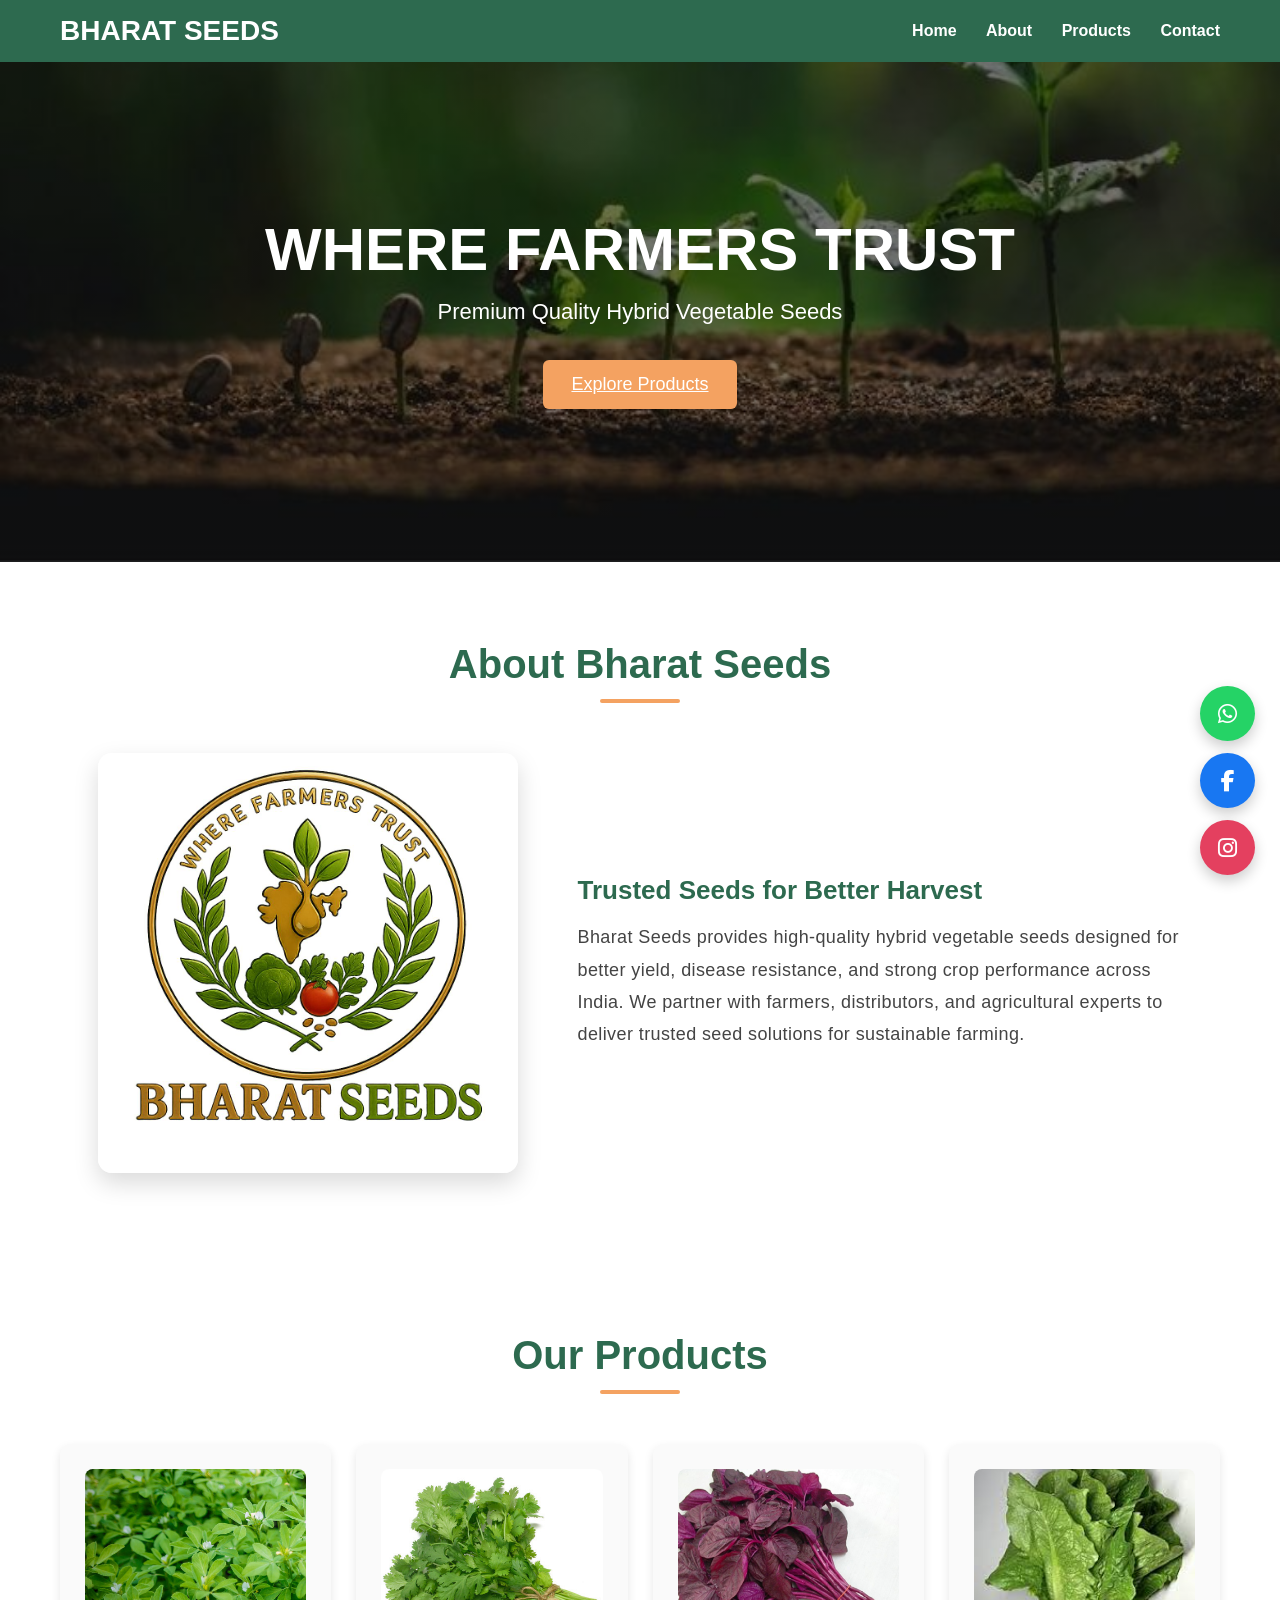
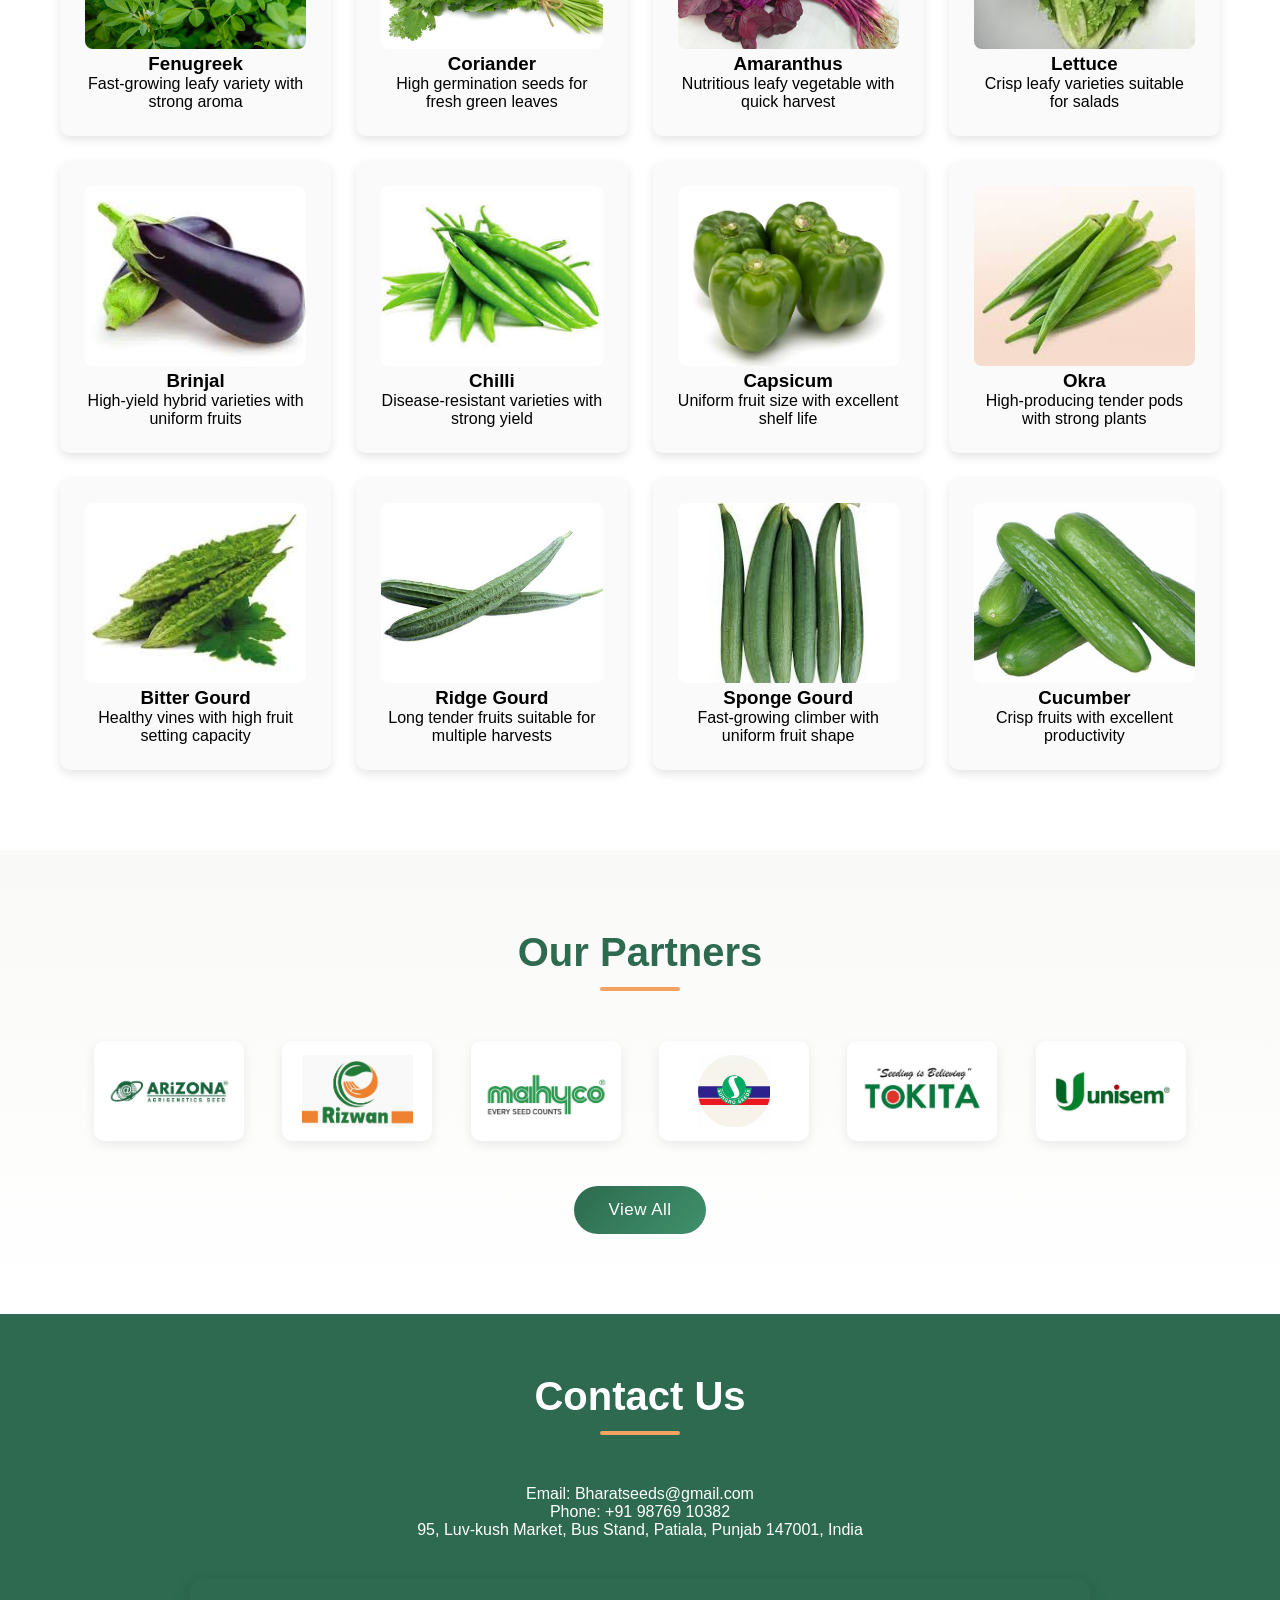
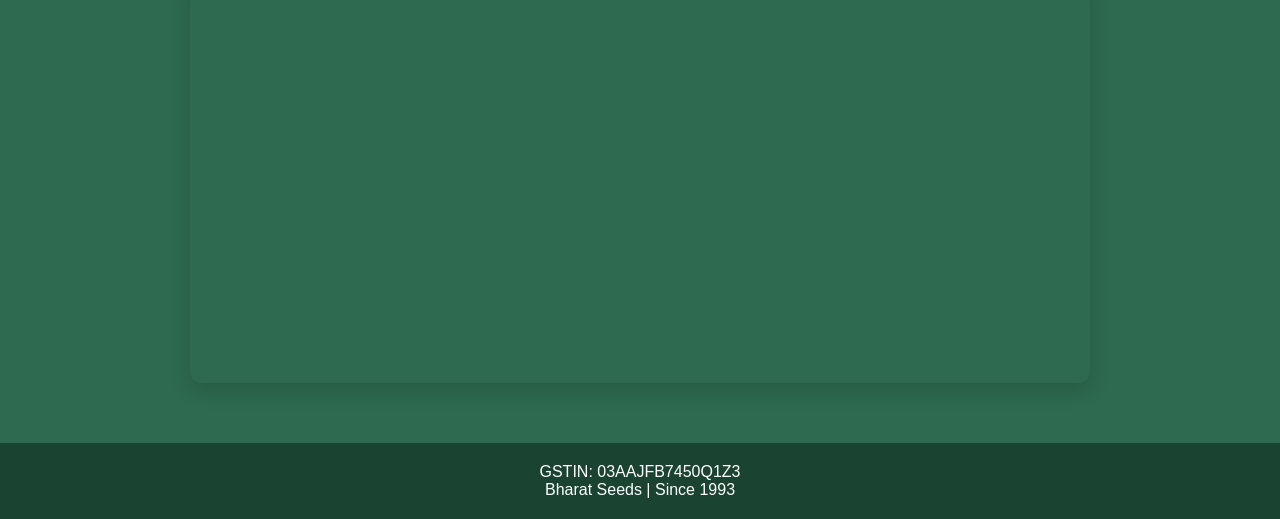
==== index.html @ f6c42365 "Add files via upload" ====
<!DOCTYPE html>
<html lang="en">
<head>

<meta charset="UTF-8">
<meta name="viewport" content="width=device-width, initial-scale=1.0">

<title>Bharat Seeds | Where Farmers Trust</title>

<link rel="icon" href="minefavicon.svg" type="image/svg+xml">

<link rel="stylesheet" href="assets/css/style.css">

<link rel="stylesheet"
href="https://cdnjs.cloudflare.com/ajax/libs/font-awesome/6.5.0/css/all.min.css">

</head>

<body>

<header>

<div class="logo">BHARAT SEEDS</div>

<div class="menu-toggle" id="menuToggle">
<i class="fas fa-bars"></i>
</div>

<nav id="navbar">

<a href="#">Home</a>
<a href="#about">About</a>
<a href="#products">Products</a>
<a href="#contact">Contact</a>

</nav>

</header>


<section class="hero">

<div class="hero-content">

<h1>WHERE FARMERS TRUST</h1>

<p>Premium Quality Hybrid Vegetable Seeds</p>

<a href="#products" class="btn">Explore Products</a>

</div>

</section>



<section class="section" id="about">

<h2 class="section-title">About Bharat Seeds</h2>

<div class="about">

<img src="assets/images/bharatseedslogo.jpeg" alt="Farm">

<div>

<h3>Trusted Seeds for Better Harvest</h3>

<p>
Bharat Seeds provides high-quality hybrid vegetable seeds designed
for better yield, disease resistance, and strong crop performance
across India.

We partner with farmers, distributors, and agricultural experts
to deliver trusted seed solutions for sustainable farming.
</p>

</div>

</div>

</section>



<section class="section" id="products">

<h2 class="section-title">Our Products</h2>

<div class="products">


<div class="card">
<img src="assets/images/vegetables/1.jpg" alt="Fenugreek">
<h3>Fenugreek</h3>
<p>Fast-growing leafy variety with strong aroma</p>
</div>

<div class="card">
<img src="assets/images/vegetables/2.jpg" alt="Coriander">
<h3>Coriander</h3>
<p>High germination seeds for fresh green leaves</p>
</div>

<div class="card">
<img src="assets/images/vegetables/3.jpg" alt="Amaranthus">
<h3>Amaranthus</h3>
<p>Nutritious leafy vegetable with quick harvest</p>
</div>

<div class="card">
<img src="assets/images/vegetables/4.jpg" alt="Lettuce">
<h3>Lettuce</h3>
<p>Crisp leafy varieties suitable for salads</p>
</div>

<div class="card">
<img src="assets/images/vegetables/5.jpg" alt="Brinjal">
<h3>Brinjal</h3>
<p>High-yield hybrid varieties with uniform fruits</p>
</div>

<div class="card">
<img src="assets/images/vegetables/6.jpg" alt="Chilli">
<h3>Chilli</h3>
<p>Disease-resistant varieties with strong yield</p>
</div>

<div class="card">
<img src="assets/images/vegetables/7.jpg" alt="Capsicum">
<h3>Capsicum</h3>
<p>Uniform fruit size with excellent shelf life</p>
</div>

<div class="card">
<img src="assets/images/vegetables/8.jpg" alt="Okra">
<h3>Okra</h3>
<p>High-producing tender pods with strong plants</p>
</div>

<div class="card">
<img src="assets/images/vegetables/9.jpg" alt="Bitter Gourd">
<h3>Bitter Gourd</h3>
<p>Healthy vines with high fruit setting capacity</p>
</div>

<div class="card">
<img src="assets/images/vegetables/10.jpg" alt="Ridge Gourd">
<h3>Ridge Gourd</h3>
<p>Long tender fruits suitable for multiple harvests</p>
</div>

<div class="card">
<img src="assets/images/vegetables/11.jpg" alt="Sponge Gourd">
<h3>Sponge Gourd</h3>
<p>Fast-growing climber with uniform fruit shape</p>
</div>

<div class="card">
<img src="assets/images/vegetables/12.jpg" alt="Cucumber">
<h3>Cucumber</h3>
<p>Crisp fruits with excellent productivity</p>
</div>


</div>

</section>

<section class="partners-section">

<h2 class="section-title">Our Partners</h2>

<div class="partners-grid" id="partnersGrid">

<!-- First 6 visible partners -->

<img src="assets/images/partners/1.jpeg" class="partner-logo">
<img src="assets/images/partners/2.jpeg" class="partner-logo">
<img src="assets/images/partners/3.jpeg" class="partner-logo">
<img src="assets/images/partners/4.jpeg" class="partner-logo">
<img src="assets/images/partners/5.jpeg" class="partner-logo">
<img src="assets/images/partners/6.jpeg" class="partner-logo">


<!-- Hidden partners (7–28) -->

<img src="assets/images/partners/7.jpeg" class="partner-logo hidden-partner">
<img src="assets/images/partners/8.jpeg" class="partner-logo hidden-partner">
<img src="assets/images/partners/9.jpeg" class="partner-logo hidden-partner">
<img src="assets/images/partners/10.jpeg" class="partner-logo hidden-partner">
<img src="assets/images/partners/11.jpeg" class="partner-logo hidden-partner">
<img src="assets/images/partners/12.jpeg" class="partner-logo hidden-partner">
<img src="assets/images/partners/13.jpeg" class="partner-logo hidden-partner">
<img src="assets/images/partners/14.jpeg" class="partner-logo hidden-partner">
<img src="assets/images/partners/15.jpeg" class="partner-logo hidden-partner">
<img src="assets/images/partners/16.jpeg" class="partner-logo hidden-partner">
<img src="assets/images/partners/17.jpeg" class="partner-logo hidden-partner">
<img src="assets/images/partners/18.jpeg" class="partner-logo hidden-partner">
<img src="assets/images/partners/19.jpeg" class="partner-logo hidden-partner">
<img src="assets/images/partners/20.jpeg" class="partner-logo hidden-partner">
<img src="assets/images/partners/21.jpeg" class="partner-logo hidden-partner">
<img src="assets/images/partners/22.jpeg" class="partner-logo hidden-partner">
<img src="assets/images/partners/23.jpeg" class="partner-logo hidden-partner">
<img src="assets/images/partners/24.jpeg" class="partner-logo hidden-partner">
<img src="assets/images/partners/25.jpeg" class="partner-logo hidden-partner">
<img src="assets/images/partners/26.jpeg" class="partner-logo hidden-partner">
<img src="assets/images/partners/27.jpeg" class="partner-logo hidden-partner">
<img src="assets/images/partners/28.jpeg" class="partner-logo hidden-partner">

</div>

<button class="view-btn" onclick="togglePartners()" id="viewBtn">
View All
</button>

</section>

<section class="contact" id="contact">

<h2 class="section-title">Contact Us</h2>

<p>Email: Bharatseeds@gmail.com</p>

<p>Phone: +91 98769 10382</p>

<p>95, Luv-kush Market, Bus Stand, Patiala, Punjab 147001, India</p>

<div class="map-container">

<iframe src="https://www.google.com/maps/embed?pb=!1m18!1m12!1m3!1d2813.1446462136223!2d76.40226665324055!3d30.338452761924554!2m3!1f0!2f0!3f0!3m2!1i1024!2i768!4f13.1!3m3!1m2!1s0x391028f3098c396d%3A0x86d84044a77a9594!2sBharat%20Seeds!5e0!3m2!1sen!2sin!4v1775980598095!5m2!1sen!2sin" width="800" height="300" style="border:0;" allowfullscreen="" loading="lazy" referrerpolicy="no-referrer-when-downgrade"></iframe>

</div>

</section>


<footer>

<p>GSTIN: 03AAJFB7450Q1Z3</p>
<p> Bharat Seeds | Since 1993</p>

</footer>

<!-- Floating Social Icons -->

<div class="social-icons">

<a href="https://wa.me/919876910382" target="_blank" class="whatsapp">
<i class="fab fa-whatsapp"></i>
</a>

<a href="https://www.facebook.com/share/1JHaWWN5nT/?mibextid=wwXIfr" target="_blank" class="facebook">
<i class="fab fa-facebook-f"></i>
</a>

<a href="https://www.instagram.com/bharat_seeds_patiala?igsh=MXJlamliZmdmdXNpZQ==" target="_blank" class="instagram">
<i class="fab fa-instagram"></i>
</a>

</div>

<script src="assets/js/script.js"></script>

</body>
</html>
---- assets/css/style.css ----
/* GLOBAL RESET */

* {
  margin: 0;
  padding: 0;
  box-sizing: border-box;
}


body {

  font-family: Arial, sans-serif;
  background: #f7f7f7;

}


/* HEADER */

header {

  background: #2d6a4f;
  color: white;

  padding: 15px 60px;

  display: flex;
  justify-content: space-between;
  align-items: center;

}


.logo {

  font-size: 28px;
  font-weight: bold;

}


nav a {

  color: white;
  margin-left: 25px;
  text-decoration: none;
  font-weight: 600;

}


nav a:hover {

  color: #f4a261;

}



/* HERO SECTION */

.hero {

  height: 500px;

  /* Background image */
  background-image: linear-gradient(rgba(0, 0, 0, 0.55),
      rgba(0, 0, 0, 0.55)),
    url("../images/bgimage.jpg");

  background-size: cover;
  background-position: bottom;
  background-repeat: no-repeat;

  /* Center text */
  display: flex;
  justify-content: center;
  align-items: center;

  text-align: center;
  color: white;

}


.hero h1 {

  font-size: 60px;
  margin-bottom: 10px;

}


.hero p {

  font-size: 22px;

}


.btn {

  margin-top: 20px;

  background: #f4a261;

  padding: 14px 28px;

  border: none;
  border-radius: 6px;

  color: white;
  font-size: 18px;

  cursor: pointer;

}


.btn:hover {

  background: #e76f51;

}



/* SECTION */

.section {

  padding: 80px 60px;
  background: white;

}


/* =========================
   ABOUT SECTION
========================= */

.about {

  display: flex;

  align-items: center;

  justify-content: center;

  gap: 60px;

  max-width: 1100px;

  margin: auto;

}


/* ABOUT IMAGE */

.about img {

  width: 40%;

  max-width: 420px;

  border-radius: 14px;

  box-shadow: 0 10px 25px rgba(0, 0, 0, 0.15);

}


/* ABOUT TEXT BLOCK */

.about div {

  width: 55%;

}


/* ABOUT TEXT STYLE */

.about p {

  font-size: 18px;

  line-height: 1.8;

  color: #444;

  letter-spacing: 0.4px;

}



/* PRODUCTS */

.products {

  display: grid;

  grid-template-columns: repeat(4, 1fr);

  gap: 25px;

}


.card {

  background: #fafafa;

  padding: 25px;

  text-align: center;

  border-radius: 10px;

  box-shadow: 0 4px 10px rgba(0, 0, 0, 0.1);

}


.card img {

  width: 100%;

  height: 180px;

  object-fit: cover;

  border-radius: 8px;

}



/* CONTACT */

.contact {

  background: #2d6a4f;

  color: white;

  text-align: center;

  padding: 60px;

}



/* FOOTER */

footer {

  background: #1b4332;

  color: white;

  text-align: center;

  padding: 20px;

}



/* MOBILE RESPONSIVE */

@media (max-width: 900px) {


  .products {

    grid-template-columns: repeat(2, 1fr);

  }


  .hero h1 {

    font-size: 40px;

  }


}



/* =========================
   VIEW BUTTON STYLE
========================= */

.view-btn {

  margin-top: 45px;

  background: linear-gradient(135deg, #2d6a4f, #40916c);

  color: white;

  padding: 14px 34px;

  font-size: 17px;

  border: none;

  border-radius: 30px;

  cursor: pointer;

  transition: all 0.3s ease;

  letter-spacing: 0.5px;

}


/* BUTTON HOVER EFFECT */

.view-btn:hover {

  background: linear-gradient(135deg, #1b4332, #2d6a4f);

  transform: translateY(-2px);

  box-shadow: 0 8px 18px rgba(0, 0, 0, 0.18);

}


/* GOOGLE MAP CONTAINER */

.map-container {

  margin-top: 40px;

  width: 100%;

  max-width: 900px;

  margin-left: auto;
  margin-right: auto;

  border-radius: 12px;

  overflow: hidden;

  box-shadow: 0 8px 20px rgba(0, 0, 0, 0.15);

}


/* MAP FRAME */

.map-container iframe {

  width: 100%;

  height: 400px;

  border: 0;

}


html {
  scroll-behavior: smooth;
}

/* FLOATING SOCIAL ICONS */

.social-icons {

  position: fixed;

  bottom: 25px;
  right: 25px;

  display: flex;
  flex-direction: column;

  gap: 12px;

  z-index: 999;

}


/* ICON STYLE */

.social-icons a {

  width: 55px;
  height: 55px;

  display: flex;
  align-items: center;
  justify-content: center;

  color: white;

  font-size: 22px;

  border-radius: 50%;

  box-shadow: 0 6px 14px rgba(0, 0, 0, 0.2);

  transition: 0.3s ease;

  text-decoration: none;

}


/* WHATSAPP */

.social-icons .whatsapp {

  background: #25D366;

}


/* FACEBOOK */

.social-icons .facebook {

  background: #1877F2;

}


/* INSTAGRAM */

.social-icons .instagram {

  background: #E4405F;

}


/* HOVER EFFECT */

.social-icons a:hover {

  transform: translateY(-5px) scale(1.1);

  box-shadow: 0 10px 22px rgba(0, 0, 0, 0.3);

}


.hero-content h1 {

  margin-bottom: 15px;

}


.hero-content p {

  margin-bottom: 25px;

  font-size: 22px;

}


.hero-content .btn {

  display: inline-block;

  margin-top: 10px;

}

.about h3 {

  font-size: 26px;

  color: #2d6a4f;

  margin-bottom: 15px;

}


@media (max-width: 900px) {

  .about {

    flex-direction: column;

    text-align: center;

  }

  .about img {

    width: 80%;

  }

  .about div {

    width: 100%;

  }

}

/* =========================
   OUR PARTNERS SECTION
========================= */

.partners-section {

  padding: 80px 60px;
  background: linear-gradient(to bottom, #f9faf7, #ffffff);
  text-align: center;

}


/* PARTNER GRID */

.partners-grid {

  display: grid;
  grid-template-columns: repeat(6, 1fr);
  gap: 30px;
  align-items: center;
  justify-items: center;
  max-width: 1100px;
  margin: auto;

}


/* PARTNER LOGOS */

.partner-logo {

  width: 150px;
  height: 100px;
  object-fit: contain;
  padding: 14px;
  background: white;
  border-radius: 10px;
  box-shadow: 0 4px 12px rgba(0, 0, 0, 0.08);
  transition: transform 0.25s ease,
    box-shadow 0.25s ease;

}


.partner-logo:hover {

  transform: translateY(-6px) scale(1.05);
  box-shadow: 0 10px 25px rgba(0, 0, 0, 0.15);

}


/* VIEW BUTTON */

.view-btn {

  margin-top: 45px;
  background: linear-gradient(135deg, #2d6a4f, #40916c);
  color: white;
  padding: 14px 34px;
  font-size: 17px;
  border: none;
  border-radius: 30px;
  cursor: pointer;
  transition: all 0.3s ease;
  letter-spacing: 0.5px;

}


.view-btn:hover {

  background: linear-gradient(135deg, #1b4332, #2d6a4f);
  transform: translateY(-2px);
  box-shadow: 0 8px 18px rgba(0, 0, 0, 0.18);

}


/* RESPONSIVE */

@media (max-width:1000px) {

  .partners-grid {
    grid-template-columns: repeat(4, 1fr);
  }

}

@media (max-width:600px) {

  .partners-grid {
    grid-template-columns: repeat(2, 1fr);
  }

  .partners-section {
    padding: 60px 20px;
  }

}


/* =========================
   GLOBAL SECTION HEADINGS
========================= */

.section-title {

  font-size: 40px;

  color: #2d6a4f;

  margin: 0 auto 50px auto;

  text-align: center;

  display: block;

  position: relative;

  width: fit-content;

}


/* UNDERLINE ACCENT */

.section-title::after {

  content: "";

  width: 80px;

  height: 4px;

  background: #f4a261;

  display: block;

  margin: 12px auto 0;

  border-radius: 3px;

}

.contact .section-title {

  color: white;

}

/* =========================
   MOBILE NAVBAR SUPPORT
========================= */

.menu-toggle {

  display: none;

  font-size: 26px;

  cursor: pointer;

}


/* MOBILE NAVIGATION */

.menu-toggle {

  display: none;

  font-size: 26px;

  cursor: pointer;

}


/* MOBILE NAVIGATION */

.menu-toggle {

  display: none;

  font-size: 26px;

  cursor: pointer;

}


/* MOBILE NAVIGATION */

.menu-toggle {

  display: none;

  font-size: 26px;

  cursor: pointer;

}


/* MOBILE NAVIGATION */

@media (max-width: 768px) {

  nav {

    position: absolute;

    top: 70px;

    right: 20px;

    background: #2d6a4f;

    width: 220px;

    display: none;

    flex-direction: column;

    padding: 15px 0;

    border-radius: 8px;

    box-shadow: 0 6px 18px rgba(0, 0, 0, 0.2);

  }

  nav a {

    display: block;

    padding: 12px 20px;

    margin: 0;

  }

  .menu-toggle {

    display: block;

    color: white;

  }

  nav.active {

    display: flex;

  }

}

/* 
@media (max-width: 768px) {

  nav {

    position: absolute;

    top: 70px;

    right: 20px;

    background: #2d6a4f;

    width: 220px;

    display: none;

    flex-direction: column;

    padding: 15px 0;

    border-radius: 8px;

    box-shadow: 0 6px 18px rgba(0, 0, 0, 0.2);

  }

  nav a {

    display: block;

    padding: 12px 20px;

    margin: 0;

  }

  .menu-toggle {

    display: block;

    color: white;

  }

  nav.active {

    display: flex;

  }

} */
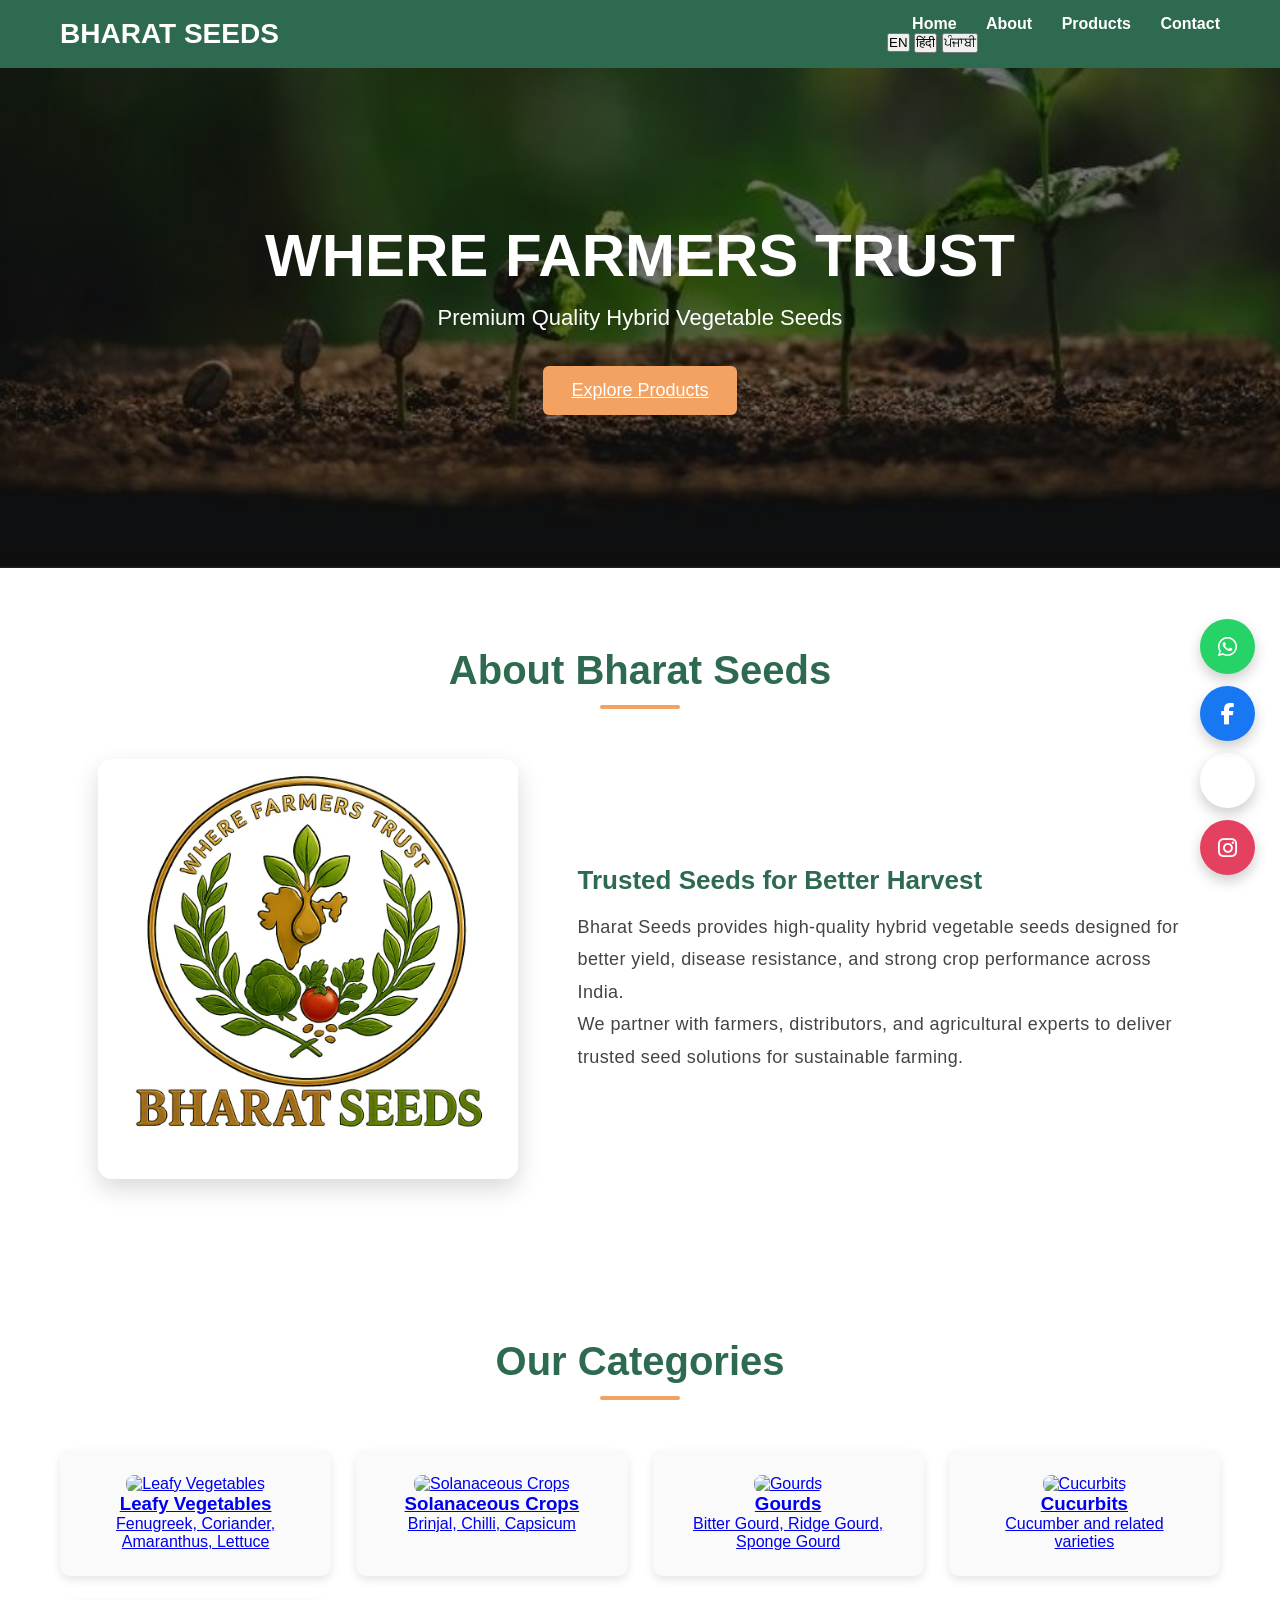
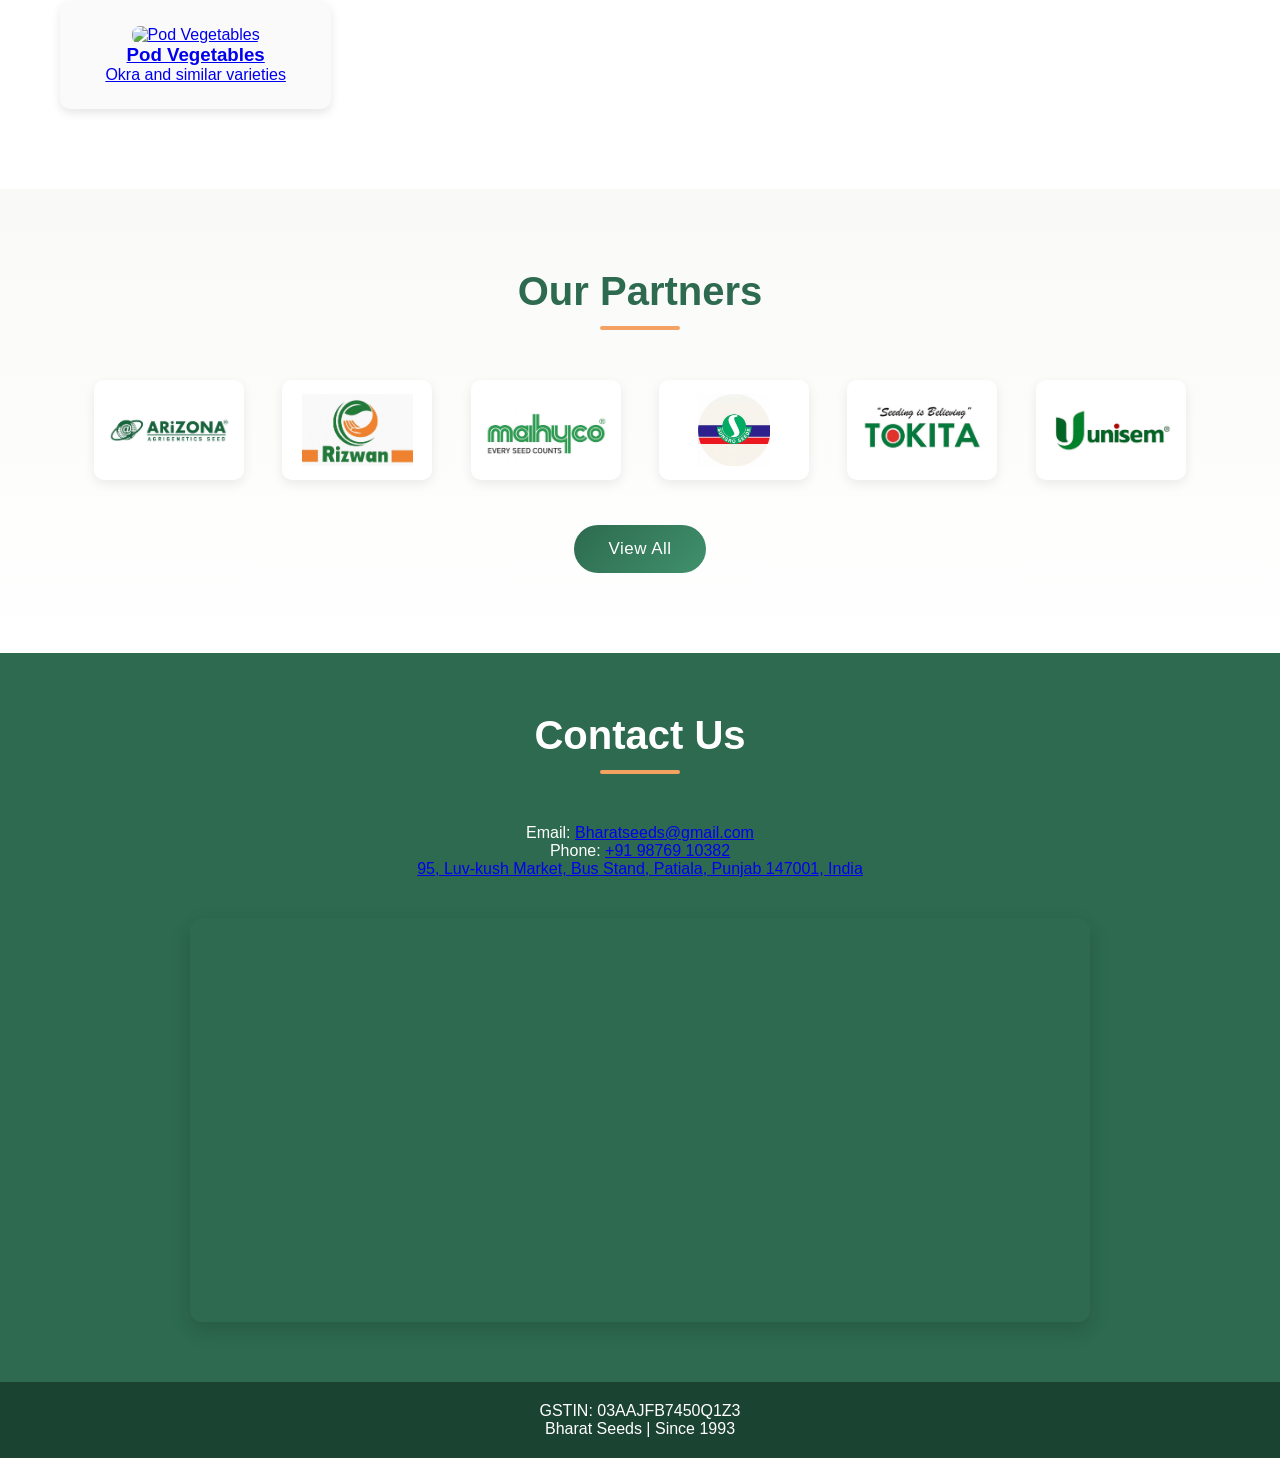
==== commit 3318e7e2: "Add files via upload" ====
--- a/index.html
+++ b/index.html
@@ -1,271 +1,228 @@
 <!DOCTYPE html>
-<html lang="en">
+<html lang="en" data-default-lang="en">
 <head>
-
-<meta charset="UTF-8">
-<meta name="viewport" content="width=device-width, initial-scale=1.0">
-
-<title>Bharat Seeds | Where Farmers Trust</title>
-
-<link rel="icon" href="minefavicon.svg" type="image/svg+xml">
-
-<link rel="stylesheet" href="assets/css/style.css">
-
-<link rel="stylesheet"
-href="https://cdnjs.cloudflare.com/ajax/libs/font-awesome/6.5.0/css/all.min.css">
-
+  <meta charset="UTF-8">
+  <meta name="viewport" content="width=device-width, initial-scale=1.0">
+  <title>Bharat Seeds | Where Farmers Trust</title>
+  <link rel="icon" href="minefavicon.svg" type="image/svg+xml">
+  <link rel="stylesheet" href="assets/css/style.css">
+  <link rel="stylesheet" href="https://cdnjs.cloudflare.com/ajax/libs/font-awesome/6.5.0/css/all.min.css">
 </head>
-
 <body>
 
-<header>
-
-<div class="logo">BHARAT SEEDS</div>
-
-<div class="menu-toggle" id="menuToggle">
-<i class="fas fa-bars"></i>
-</div>
-
-<nav id="navbar">
-
-<a href="#">Home</a>
-<a href="#about">About</a>
-<a href="#products">Products</a>
-<a href="#contact">Contact</a>
-
-</nav>
-
-</header>
-
-
-<section class="hero">
-
-<div class="hero-content">
-
-<h1>WHERE FARMERS TRUST</h1>
-
-<p>Premium Quality Hybrid Vegetable Seeds</p>
-
-<a href="#products" class="btn">Explore Products</a>
-
-</div>
-
-</section>
-
-
-
-<section class="section" id="about">
-
-<h2 class="section-title">About Bharat Seeds</h2>
-
-<div class="about">
-
-<img src="assets/images/bharatseedslogo.jpeg" alt="Farm">
-
-<div>
-
-<h3>Trusted Seeds for Better Harvest</h3>
-
-<p>
-Bharat Seeds provides high-quality hybrid vegetable seeds designed
-for better yield, disease resistance, and strong crop performance
-across India.
-
-We partner with farmers, distributors, and agricultural experts
-to deliver trusted seed solutions for sustainable farming.
-</p>
-
-</div>
-
-</div>
-
-</section>
-
-
-
-<section class="section" id="products">
-
-<h2 class="section-title">Our Products</h2>
-
-<div class="products">
-
-
-<div class="card">
-<img src="assets/images/vegetables/1.jpg" alt="Fenugreek">
-<h3>Fenugreek</h3>
-<p>Fast-growing leafy variety with strong aroma</p>
-</div>
-
-<div class="card">
-<img src="assets/images/vegetables/2.jpg" alt="Coriander">
-<h3>Coriander</h3>
-<p>High germination seeds for fresh green leaves</p>
-</div>
-
-<div class="card">
-<img src="assets/images/vegetables/3.jpg" alt="Amaranthus">
-<h3>Amaranthus</h3>
-<p>Nutritious leafy vegetable with quick harvest</p>
-</div>
-
-<div class="card">
-<img src="assets/images/vegetables/4.jpg" alt="Lettuce">
-<h3>Lettuce</h3>
-<p>Crisp leafy varieties suitable for salads</p>
-</div>
-
-<div class="card">
-<img src="assets/images/vegetables/5.jpg" alt="Brinjal">
-<h3>Brinjal</h3>
-<p>High-yield hybrid varieties with uniform fruits</p>
-</div>
-
-<div class="card">
-<img src="assets/images/vegetables/6.jpg" alt="Chilli">
-<h3>Chilli</h3>
-<p>Disease-resistant varieties with strong yield</p>
-</div>
-
-<div class="card">
-<img src="assets/images/vegetables/7.jpg" alt="Capsicum">
-<h3>Capsicum</h3>
-<p>Uniform fruit size with excellent shelf life</p>
-</div>
-
-<div class="card">
-<img src="assets/images/vegetables/8.jpg" alt="Okra">
-<h3>Okra</h3>
-<p>High-producing tender pods with strong plants</p>
-</div>
-
-<div class="card">
-<img src="assets/images/vegetables/9.jpg" alt="Bitter Gourd">
-<h3>Bitter Gourd</h3>
-<p>Healthy vines with high fruit setting capacity</p>
-</div>
-
-<div class="card">
-<img src="assets/images/vegetables/10.jpg" alt="Ridge Gourd">
-<h3>Ridge Gourd</h3>
-<p>Long tender fruits suitable for multiple harvests</p>
-</div>
-
-<div class="card">
-<img src="assets/images/vegetables/11.jpg" alt="Sponge Gourd">
-<h3>Sponge Gourd</h3>
-<p>Fast-growing climber with uniform fruit shape</p>
-</div>
-
-<div class="card">
-<img src="assets/images/vegetables/12.jpg" alt="Cucumber">
-<h3>Cucumber</h3>
-<p>Crisp fruits with excellent productivity</p>
-</div>
-
-
-</div>
-
-</section>
-
-<section class="partners-section">
-
-<h2 class="section-title">Our Partners</h2>
-
-<div class="partners-grid" id="partnersGrid">
-
-<!-- First 6 visible partners -->
-
-<img src="assets/images/partners/1.jpeg" class="partner-logo">
-<img src="assets/images/partners/2.jpeg" class="partner-logo">
-<img src="assets/images/partners/3.jpeg" class="partner-logo">
-<img src="assets/images/partners/4.jpeg" class="partner-logo">
-<img src="assets/images/partners/5.jpeg" class="partner-logo">
-<img src="assets/images/partners/6.jpeg" class="partner-logo">
-
-
-<!-- Hidden partners (7–28) -->
-
-<img src="assets/images/partners/7.jpeg" class="partner-logo hidden-partner">
-<img src="assets/images/partners/8.jpeg" class="partner-logo hidden-partner">
-<img src="assets/images/partners/9.jpeg" class="partner-logo hidden-partner">
-<img src="assets/images/partners/10.jpeg" class="partner-logo hidden-partner">
-<img src="assets/images/partners/11.jpeg" class="partner-logo hidden-partner">
-<img src="assets/images/partners/12.jpeg" class="partner-logo hidden-partner">
-<img src="assets/images/partners/13.jpeg" class="partner-logo hidden-partner">
-<img src="assets/images/partners/14.jpeg" class="partner-logo hidden-partner">
-<img src="assets/images/partners/15.jpeg" class="partner-logo hidden-partner">
-<img src="assets/images/partners/16.jpeg" class="partner-logo hidden-partner">
-<img src="assets/images/partners/17.jpeg" class="partner-logo hidden-partner">
-<img src="assets/images/partners/18.jpeg" class="partner-logo hidden-partner">
-<img src="assets/images/partners/19.jpeg" class="partner-logo hidden-partner">
-<img src="assets/images/partners/20.jpeg" class="partner-logo hidden-partner">
-<img src="assets/images/partners/21.jpeg" class="partner-logo hidden-partner">
-<img src="assets/images/partners/22.jpeg" class="partner-logo hidden-partner">
-<img src="assets/images/partners/23.jpeg" class="partner-logo hidden-partner">
-<img src="assets/images/partners/24.jpeg" class="partner-logo hidden-partner">
-<img src="assets/images/partners/25.jpeg" class="partner-logo hidden-partner">
-<img src="assets/images/partners/26.jpeg" class="partner-logo hidden-partner">
-<img src="assets/images/partners/27.jpeg" class="partner-logo hidden-partner">
-<img src="assets/images/partners/28.jpeg" class="partner-logo hidden-partner">
-
-</div>
-
-<button class="view-btn" onclick="togglePartners()" id="viewBtn">
-View All
-</button>
-
-</section>
-
-<section class="contact" id="contact">
-
-<h2 class="section-title">Contact Us</h2>
-
-<p>Email: Bharatseeds@gmail.com</p>
-
-<p>Phone: +91 98769 10382</p>
-
-<p>95, Luv-kush Market, Bus Stand, Patiala, Punjab 147001, India</p>
-
-<div class="map-container">
-
-<iframe src="https://www.google.com/maps/embed?pb=!1m18!1m12!1m3!1d2813.1446462136223!2d76.40226665324055!3d30.338452761924554!2m3!1f0!2f0!3f0!3m2!1i1024!2i768!4f13.1!3m3!1m2!1s0x391028f3098c396d%3A0x86d84044a77a9594!2sBharat%20Seeds!5e0!3m2!1sen!2sin!4v1775980598095!5m2!1sen!2sin" width="800" height="300" style="border:0;" allowfullscreen="" loading="lazy" referrerpolicy="no-referrer-when-downgrade"></iframe>
-
-</div>
-
-</section>
-
-
-<footer>
-
-<p>GSTIN: 03AAJFB7450Q1Z3</p>
-<p> Bharat Seeds | Since 1993</p>
-
-</footer>
-
-<!-- Floating Social Icons -->
-
-<div class="social-icons">
-
-<a href="https://wa.me/919876910382" target="_blank" class="whatsapp">
-<i class="fab fa-whatsapp"></i>
-</a>
-
-<a href="https://www.facebook.com/share/1JHaWWN5nT/?mibextid=wwXIfr" target="_blank" class="facebook">
-<i class="fab fa-facebook-f"></i>
-</a>
-
-<a href="https://www.instagram.com/bharat_seeds_patiala?igsh=MXJlamliZmdmdXNpZQ==" target="_blank" class="instagram">
-<i class="fab fa-instagram"></i>
-</a>
-
-</div>
-
-<script src="assets/js/script.js"></script>
-
+  <header>
+    <div class="logo">BHARAT SEEDS</div>
+
+    <button class="menu-toggle" id="menuToggle" aria-label="Toggle navigation" aria-expanded="false">
+      <i class="fas fa-bars"></i>
+    </button>
+
+    <nav id="navbar">
+      <a href="#" data-en="Home" data-hi="होम" data-pa="ਹੋਮ">Home</a>
+      <a href="#about" data-en="About" data-hi="परिचय" data-pa="ਬਾਰੇ">About</a>
+      <a href="#products" data-en="Products" data-hi="उत्पाद" data-pa="ਉਤਪਾਦ">Products</a>
+      <a href="#contact" data-en="Contact" data-hi="संपर्क" data-pa="ਸੰਪਰਕ">Contact</a>
+
+      <div class="language-switcher" aria-label="Language switcher">
+        <button type="button" data-lang="en">EN</button>
+        <button type="button" data-lang="hi">हिंदी</button>
+        <button type="button" data-lang="pa">ਪੰਜਾਬੀ</button>
+      </div>
+    </nav>
+  </header>
+
+  <section class="hero">
+    <div class="hero-content">
+      <h1 data-en="WHERE FARMERS TRUST" data-hi="जहां किसान भरोसा करते हैं" data-pa="ਜਿੱਥੇ ਕਿਸਾਨ ਭਰੋਸਾ ਕਰਦੇ ਹਨ">
+        WHERE FARMERS TRUST
+      </h1>
+      <p data-en="Premium Quality Hybrid Vegetable Seeds" data-hi="उच्च गुणवत्ता वाले हाइब्रिड सब्ज़ी बीज" data-pa="ਉੱਚ ਗੁਣਵੱਤਾ ਵਾਲੇ ਹਾਈਬ੍ਰਿਡ ਸਬਜ਼ੀ ਬੀਜ">
+        Premium Quality Hybrid Vegetable Seeds
+      </p>
+      <a href="products.html" class="btn" data-en="Explore Products" data-hi="उत्पाद देखें" data-pa="ਉਤਪਾਦ ਵੇਖੋ">
+        Explore Products
+      </a>
+    </div>
+  </section>
+
+  <section class="section" id="about">
+    <h2 class="section-title" data-en="About Bharat Seeds" data-hi="भरत सीड्स के बारे में" data-pa="ਭਾਰਤ ਸੀਡਜ਼ ਬਾਰੇ">
+      About Bharat Seeds
+    </h2>
+
+    <div class="about">
+      <img src="assets/images/bharatseedslogo.jpeg" alt="Bharat Seeds logo">
+
+      <div>
+        <h3 data-en="Trusted Seeds for Better Harvest" data-hi="बेहतर उपज के लिए विश्वसनीय बीज" data-pa="ਵਧੀਆ ਉਪਜ ਲਈ ਭਰੋਸੇਮੰਦ ਬੀਜ">
+          Trusted Seeds for Better Harvest
+        </h3>
+
+        <p data-en="Bharat Seeds provides high-quality hybrid vegetable seeds designed for better yield, disease resistance, and strong crop performance across India."
+           data-hi="भरत सीड्स उच्च गुणवत्ता वाले हाइब्रिड सब्ज़ी बीज प्रदान करता है, जो बेहतर उपज, रोग प्रतिरोध और मजबूत फसल प्रदर्शन के लिए बनाए गए हैं।"
+           data-pa="ਭਾਰਤ ਸੀਡਜ਼ ਉੱਚ ਗੁਣਵੱਤਾ ਵਾਲੇ ਹਾਈਬ੍ਰਿਡ ਸਬਜ਼ੀ ਬੀਜ ਪ੍ਰਦਾਨ ਕਰਦਾ ਹੈ, ਜੋ ਵਧੀਆ ਉਪਜ, ਬਿਮਾਰੀ ਪ੍ਰਤੀਰੋਧ ਅਤੇ ਮਜ਼ਬੂਤ ਫਸਲੀ ਪ੍ਰਦਰਸ਼ਨ ਲਈ ਬਣਾਏ ਗਏ ਹਨ।">
+          Bharat Seeds provides high-quality hybrid vegetable seeds designed for better yield, disease resistance, and strong crop performance across India.
+        </p>
+
+        <p data-en="We partner with farmers, distributors, and agricultural experts to deliver trusted seed solutions for sustainable farming."
+           data-hi="हम किसानों, वितरकों और कृषि विशेषज्ञों के साथ मिलकर टिकाऊ खेती के लिए भरोसेमंद बीज समाधान उपलब्ध कराते हैं।"
+           data-pa="ਅਸੀਂ ਕਿਸਾਨਾਂ, ਡਿਸਟ੍ਰੀਬਿਊਟਰਾਂ ਅਤੇ ਖੇਤੀਬਾੜੀ ਵਿਸ਼ੇਸ਼ਗਿਆਂ ਨਾਲ ਮਿਲ ਕੇ ਟਿਕਾਊ ਖੇਤੀ ਲਈ ਭਰੋਸੇਮੰਦ ਬੀਜ ਹੱਲ ਪ੍ਰਦਾਨ ਕਰਦੇ ਹਾਂ।">
+          We partner with farmers, distributors, and agricultural experts to deliver trusted seed solutions for sustainable farming.
+        </p>
+      </div>
+    </div>
+  </section>
+
+  <section class="section" id="products">
+    <h2 class="section-title" data-en="Our Categories" data-hi="हमारी श्रेणियाँ" data-pa="ਸਾਡੀਆਂ ਸ਼੍ਰੇਣੀਆਂ">
+      Our Categories
+    </h2>
+
+    <div class="products">
+      <a href="products.html?category=leafy" class="card category-card">
+        <img src="assets/images/categories/1.jpg" alt="Leafy Vegetables">
+        <h3 data-en="Leafy Vegetables" data-hi="पत्तेदार सब्जियाँ" data-pa="ਪੱਤੇਦਾਰ ਸਬਜ਼ੀਆਂ">Leafy Vegetables</h3>
+        <p data-en="Fenugreek, Coriander, Amaranthus, Lettuce" data-hi="मेथी, धनिया, चौलाई, लेट्यूस" data-pa="ਮੇਥੀ, ਧਨੀਆ, ਚੌਲਾਈ, ਲੈਟਸ">
+          Fenugreek, Coriander, Amaranthus, Lettuce
+        </p>
+      </a>
+
+      <a href="products.html?category=solanaceous" class="card category-card">
+        <img src="assets/images/categories/2.jpg" alt="Solanaceous Crops">
+        <h3 data-en="Solanaceous Crops" data-hi="सोलनैशियस फसलें" data-pa="ਸੋਲਨੇਸ਼ੀਅਸ ਫਸਲਾਂ">Solanaceous Crops</h3>
+        <p data-en="Brinjal, Chilli, Capsicum" data-hi="बैंगन, मिर्च, शिमला मिर्च" data-pa="ਬੈਂਗਣ, ਮਿਰਚ, ਸ਼ਿਮਲਾ ਮਿਰਚ">
+          Brinjal, Chilli, Capsicum
+        </p>
+      </a>
+
+      <a href="products.html?category=gourds" class="card category-card">
+        <img src="assets/images/categories/3.jpg" alt="Gourds">
+        <h3 data-en="Gourds" data-hi="लौकी वर्ग की फसलें" data-pa="ਲੌਕੀ ਵਰਗ ਦੀਆਂ ਫਸਲਾਂ">Gourds</h3>
+        <p data-en="Bitter Gourd, Ridge Gourd, Sponge Gourd" data-hi="करेला, तोरी, तुरई" data-pa="ਕਰੇਲਾ, ਤੋਰੀ, ਤੁਰੀ">
+          Bitter Gourd, Ridge Gourd, Sponge Gourd
+        </p>
+      </a>
+
+      <a href="products.html?category=cucurbits" class="card category-card">
+        <img src="assets/images/categories/4.jpg" alt="Cucurbits">
+        <h3 data-en="Cucurbits" data-hi="कद्दूवर्गीय फसलें" data-pa="ਕੱਦੂਵਰਗੀ ਫਸਲਾਂ">Cucurbits</h3>
+        <p data-en="Cucumber and related varieties" data-hi="खीरा और संबंधित किस्में" data-pa="ਖੀਰਾ ਅਤੇ ਸੰਬੰਧਿਤ ਕਿਸਮਾਂ">
+          Cucumber and related varieties
+        </p>
+      </a>
+
+      <a href="products.html?category=pod" class="card category-card">
+        <img src="assets/images/categories/5.jpg" alt="Pod Vegetables">
+        <h3 data-en="Pod Vegetables" data-hi="फलीदार सब्जियाँ" data-pa="ਫਲੀਦਾਰ ਸਬਜ਼ੀਆਂ">Pod Vegetables</h3>
+        <p data-en="Okra and similar varieties" data-hi="भिंडी और समान किस्में" data-pa="ਭਿੰਡੀ ਅਤੇ ਸਮਾਨ ਕਿਸਮਾਂ">
+          Okra and similar varieties
+        </p>
+      </a>
+    </div>
+  </section>
+
+  <section class="partners-section">
+    <h2 class="section-title" data-en="Our Partners" data-hi="हमारे साझेदार" data-pa="ਸਾਡੇ ਸਾਥੀ">
+      Our Partners
+    </h2>
+
+    <div class="partners-grid" id="partnersGrid">
+      <img src="assets/images/partners/1.jpeg" class="partner-logo" alt="Partner logo 1">
+      <img src="assets/images/partners/2.jpeg" class="partner-logo" alt="Partner logo 2">
+      <img src="assets/images/partners/3.jpeg" class="partner-logo" alt="Partner logo 3">
+      <img src="assets/images/partners/4.jpeg" class="partner-logo" alt="Partner logo 4">
+      <img src="assets/images/partners/5.jpeg" class="partner-logo" alt="Partner logo 5">
+      <img src="assets/images/partners/6.jpeg" class="partner-logo" alt="Partner logo 6">
+
+      <img src="assets/images/partners/7.jpeg" class="partner-logo hidden-partner" alt="Partner logo 7">
+      <img src="assets/images/partners/8.jpeg" class="partner-logo hidden-partner" alt="Partner logo 8">
+      <img src="assets/images/partners/9.jpeg" class="partner-logo hidden-partner" alt="Partner logo 9">
+      <img src="assets/images/partners/10.jpeg" class="partner-logo hidden-partner" alt="Partner logo 10">
+      <img src="assets/images/partners/11.jpeg" class="partner-logo hidden-partner" alt="Partner logo 11">
+      <img src="assets/images/partners/12.jpeg" class="partner-logo hidden-partner" alt="Partner logo 12">
+      <img src="assets/images/partners/13.jpeg" class="partner-logo hidden-partner" alt="Partner logo 13">
+      <img src="assets/images/partners/14.jpeg" class="partner-logo hidden-partner" alt="Partner logo 14">
+      <img src="assets/images/partners/15.jpeg" class="partner-logo hidden-partner" alt="Partner logo 15">
+      <img src="assets/images/partners/16.jpeg" class="partner-logo hidden-partner" alt="Partner logo 16">
+      <img src="assets/images/partners/17.jpeg" class="partner-logo hidden-partner" alt="Partner logo 17">
+      <img src="assets/images/partners/18.jpeg" class="partner-logo hidden-partner" alt="Partner logo 18">
+      <img src="assets/images/partners/19.jpeg" class="partner-logo hidden-partner" alt="Partner logo 19">
+      <img src="assets/images/partners/20.jpeg" class="partner-logo hidden-partner" alt="Partner logo 20">
+      <img src="assets/images/partners/21.jpeg" class="partner-logo hidden-partner" alt="Partner logo 21">
+      <img src="assets/images/partners/22.jpeg" class="partner-logo hidden-partner" alt="Partner logo 22">
+      <img src="assets/images/partners/23.jpeg" class="partner-logo hidden-partner" alt="Partner logo 23">
+      <img src="assets/images/partners/24.jpeg" class="partner-logo hidden-partner" alt="Partner logo 24">
+      <img src="assets/images/partners/25.jpeg" class="partner-logo hidden-partner" alt="Partner logo 25">
+      <img src="assets/images/partners/26.jpeg" class="partner-logo hidden-partner" alt="Partner logo 26">
+      <img src="assets/images/partners/27.jpeg" class="partner-logo hidden-partner" alt="Partner logo 27">
+      <img src="assets/images/partners/28.jpeg" class="partner-logo hidden-partner" alt="Partner logo 28">
+    </div>
+
+    <button class="view-btn" onclick="togglePartners()" id="viewBtn" type="button" data-en="View All" data-hi="सभी देखें" data-pa="ਸਾਰੇ ਵੇਖੋ">
+      View All
+    </button>
+  </section>
+
+  <section class="contact" id="contact">
+    <h2 class="section-title" data-en="Contact Us" data-hi="संपर्क करें" data-pa="ਸੰਪਰਕ ਕਰੋ">
+      Contact Us
+    </h2>
+
+    <p>
+      <span data-en="Email:" data-hi="ईमेल:" data-pa="ਈਮੇਲ:">Email:</span>
+      <a href="mailto:Bharatseeds@gmail.com">Bharatseeds@gmail.com</a>
+    </p>
+
+    <p>
+      <span data-en="Phone:" data-hi="फोन:" data-pa="ਫੋਨ:">Phone:</span>
+      <a href="tel:+919876910382">+91 98769 10382</a>
+    </p>
+
+    <p>
+      <a href="https://www.google.com/maps?q=95,+Luv-kush+Market,+Bus+Stand,+Patiala,+Punjab+147001,+India" target="_blank" rel="noopener noreferrer"
+         data-en="95, Luv-kush Market, Bus Stand, Patiala, Punjab 147001, India"
+         data-hi="95, लव-कुश मार्केट, बस स्टैंड, पटियाला, पंजाब 147001, भारत"
+         data-pa="95, ਲਵ-ਕੁਸ਼ ਮਾਰਕੀਟ, ਬਸ ਸਟੈਂਡ, ਪਟਿਆਲਾ, ਪੰਜਾਬ 147001, ਭਾਰਤ">
+        95, Luv-kush Market, Bus Stand, Patiala, Punjab 147001, India
+      </a>
+    </p>
+
+    <div class="map-container">
+      <iframe
+        src="https://www.google.com/maps/embed?pb=!1m18!1m12!1m3!1d2813.1446462136223!2d76.40226665324055!3d30.338452761924554!2m3!1f0!2f0!3f0!3m2!1i1024!2i768!4f13.1!3m3!1m2!1s0x391028f3098c396d%3A0x86d84044a77a9594!2sBharat%20Seeds!5e0!3m2!1sen!2sin!4v1775980598095!5m2!1sen!2sin"
+        width="800"
+        height="300"
+        style="border:0;"
+        allowfullscreen=""
+        loading="lazy"
+        referrerpolicy="no-referrer-when-downgrade">
+      </iframe>
+    </div>
+  </section>
+
+  <footer>
+    <p data-en="GSTIN: 03AAJFB7450Q1Z3" data-hi="जीएसटीआईएन: 03AAJFB7450Q1Z3" data-pa="ਜੀਐਸਟੀਈਐਨ: 03AAJFB7450Q1Z3">GSTIN: 03AAJFB7450Q1Z3</p>
+    <p data-en="Bharat Seeds | Since 1993" data-hi="भरत सीड्स | 1993 से" data-pa="ਭਾਰਤ ਸੀਡਜ਼ | 1993 ਤੋਂ">Bharat Seeds | Since 1993</p>
+  </footer>
+
+  <div class="social-icons">
+    <a href="https://wa.me/919876910382" target="_blank" rel="noopener noreferrer" class="whatsapp" aria-label="WhatsApp">
+      <i class="fab fa-whatsapp"></i>
+    </a>
+
+    <a href="https://www.facebook.com/share/1JHaWWN5nT/?mibextid=wwXIfr" target="_blank" rel="noopener noreferrer" class="facebook" aria-label="Facebook">
+      <i class="fab fa-facebook-f"></i>
+    </a>
+
+    <a href="https://www.youtube.com/@bharatseedspatiala" target="_blank" rel="noopener noreferrer" class="youtube" aria-label="YouTube">
+      <i class="fab fa-youtube"></i>
+    </a>
+
+    <a href="https://www.instagram.com/bharat_seeds_patiala?igsh=MXJlamliZmdmdXNpZQ==" target="_blank" rel="noopener noreferrer" class="instagram" aria-label="Instagram">
+      <i class="fab fa-instagram"></i>
+    </a>
+  </div>
+
+  <script src="assets/js/script.js"></script>
 </body>
-</html>
-
-
-
-
-
+</html>
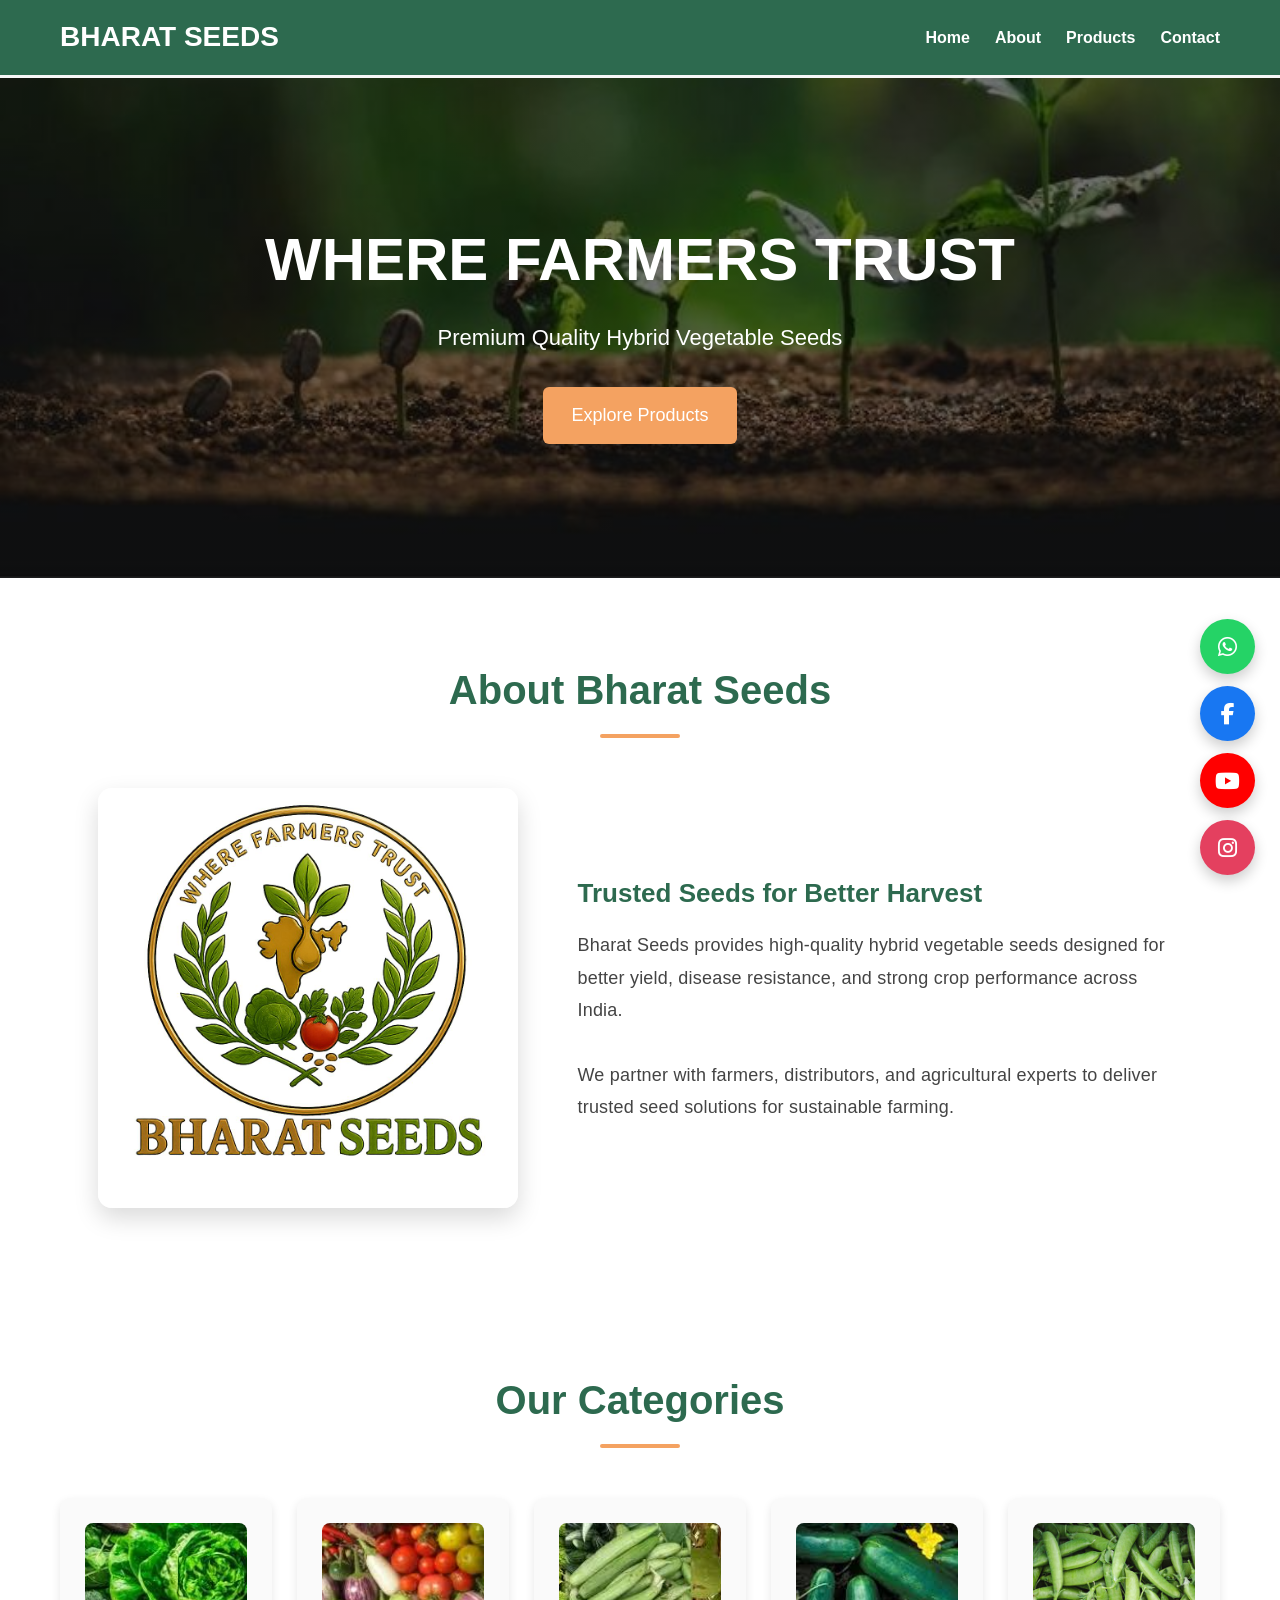
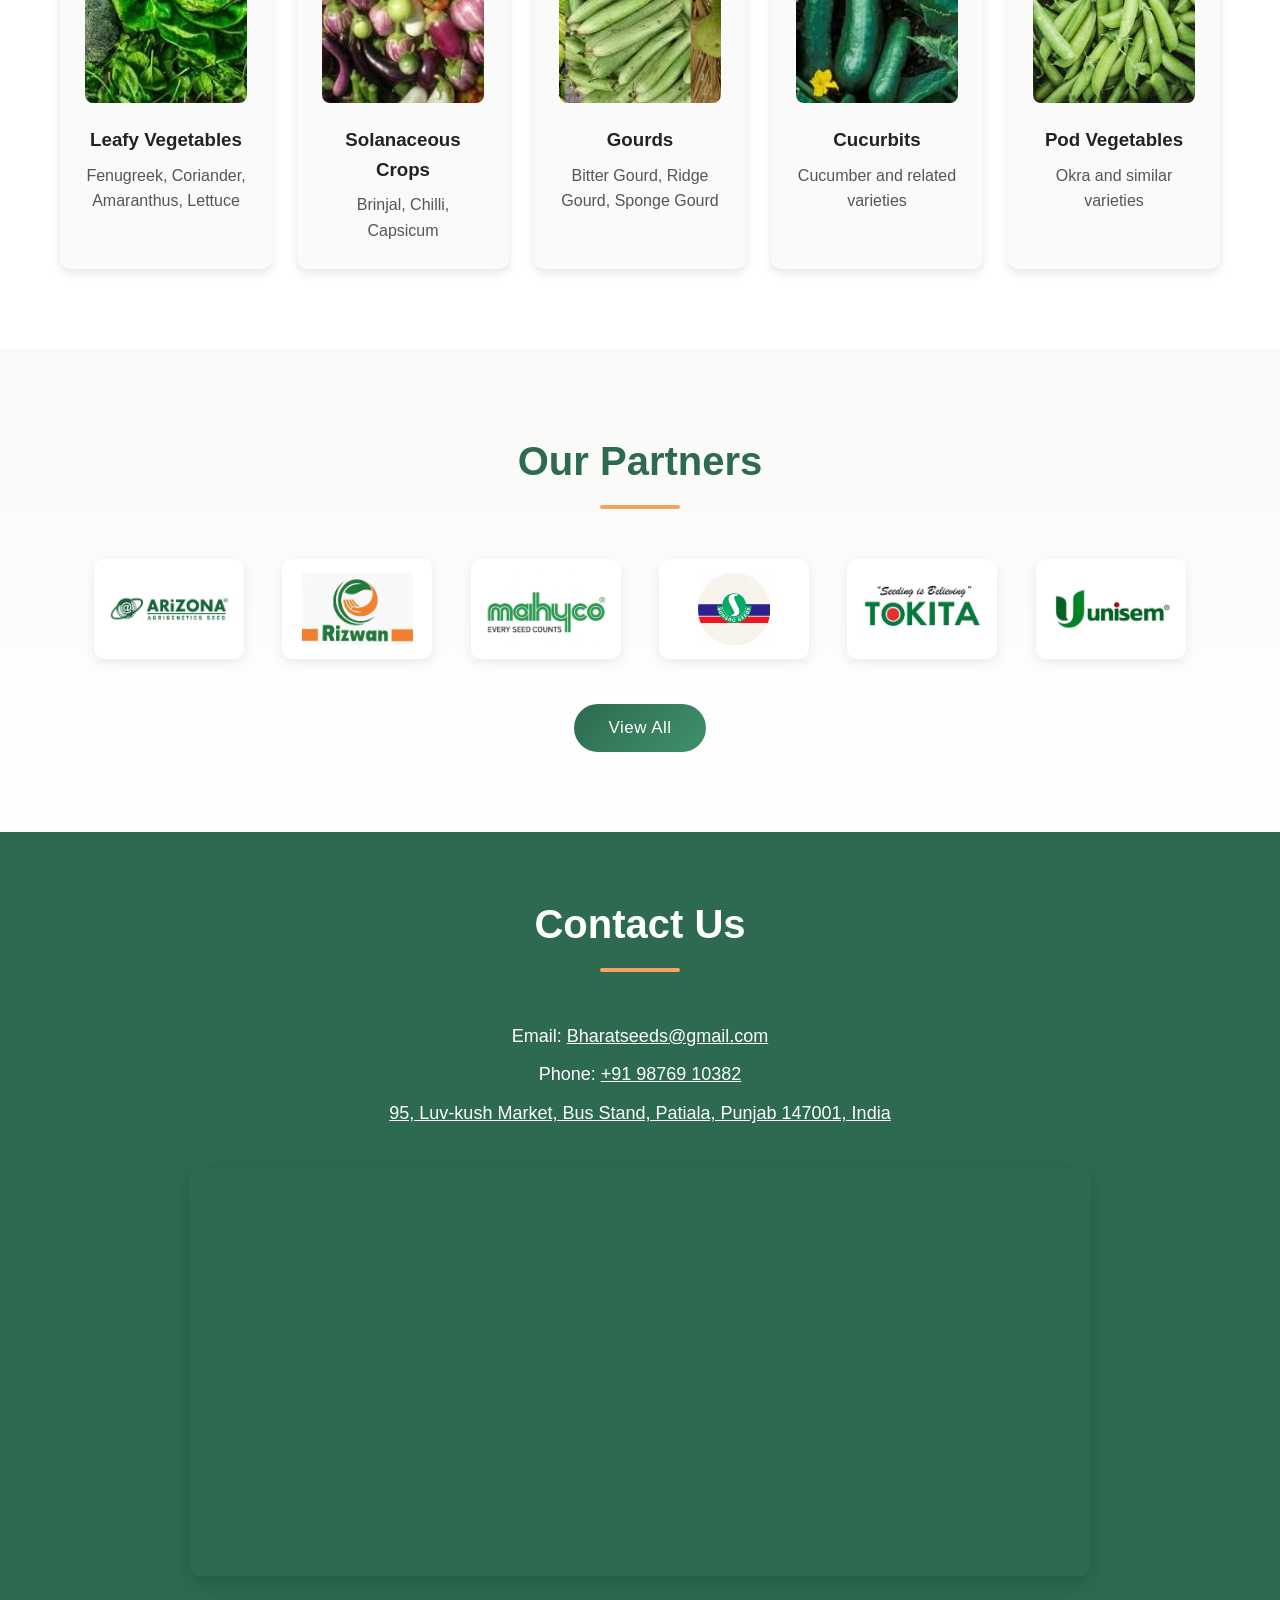
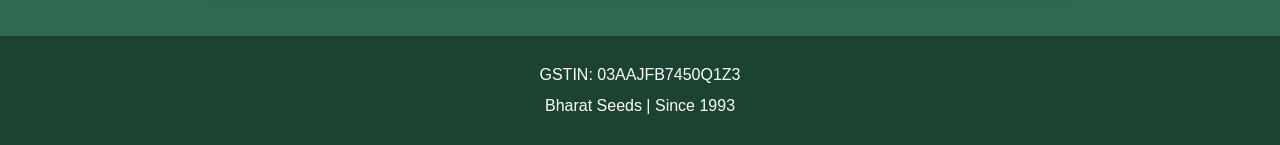
==== commit ad997029: "Add files via upload" ====
--- a/index.html
+++ b/index.html
@@ -1,5 +1,5 @@
 <!DOCTYPE html>
-<html lang="en" data-default-lang="en">
+<html lang="en">
 <head>
   <meta charset="UTF-8">
   <meta name="viewport" content="width=device-width, initial-scale=1.0">
@@ -18,113 +18,79 @@
     </button>
 
     <nav id="navbar">
-      <a href="#" data-en="Home" data-hi="होम" data-pa="ਹੋਮ">Home</a>
-      <a href="#about" data-en="About" data-hi="परिचय" data-pa="ਬਾਰੇ">About</a>
-      <a href="#products" data-en="Products" data-hi="उत्पाद" data-pa="ਉਤਪਾਦ">Products</a>
-      <a href="#contact" data-en="Contact" data-hi="संपर्क" data-pa="ਸੰਪਰਕ">Contact</a>
-
-      <div class="language-switcher" aria-label="Language switcher">
-        <button type="button" data-lang="en">EN</button>
-        <button type="button" data-lang="hi">हिंदी</button>
-        <button type="button" data-lang="pa">ਪੰਜਾਬੀ</button>
-      </div>
+      <a href="#">Home</a>
+      <a href="#about">About</a>
+      <a href="#products">Products</a>
+      <a href="#contact">Contact</a>
     </nav>
   </header>
 
-  <section class="hero">
-    <div class="hero-content">
-      <h1 data-en="WHERE FARMERS TRUST" data-hi="जहां किसान भरोसा करते हैं" data-pa="ਜਿੱਥੇ ਕਿਸਾਨ ਭਰੋਸਾ ਕਰਦੇ ਹਨ">
-        WHERE FARMERS TRUST
-      </h1>
-      <p data-en="Premium Quality Hybrid Vegetable Seeds" data-hi="उच्च गुणवत्ता वाले हाइब्रिड सब्ज़ी बीज" data-pa="ਉੱਚ ਗੁਣਵੱਤਾ ਵਾਲੇ ਹਾਈਬ੍ਰਿਡ ਸਬਜ਼ੀ ਬੀਜ">
-        Premium Quality Hybrid Vegetable Seeds
-      </p>
-      <a href="products.html" class="btn" data-en="Explore Products" data-hi="उत्पाद देखें" data-pa="ਉਤਪਾਦ ਵੇਖੋ">
-        Explore Products
-      </a>
-    </div>
-  </section>
+<section class="hero">
+  <div class="hero-content">
+    <h1>WHERE FARMERS TRUST</h1>
+    <p>Premium Quality Hybrid Vegetable Seeds</p>
+    <a href="products.html" class="btn">Explore Products</a>
+  </div>
+</section>
 
   <section class="section" id="about">
-    <h2 class="section-title" data-en="About Bharat Seeds" data-hi="भरत सीड्स के बारे में" data-pa="ਭਾਰਤ ਸੀਡਜ਼ ਬਾਰੇ">
-      About Bharat Seeds
-    </h2>
+    <h2 class="section-title">About Bharat Seeds</h2>
 
     <div class="about">
       <img src="assets/images/bharatseedslogo.jpeg" alt="Bharat Seeds logo">
 
       <div>
-        <h3 data-en="Trusted Seeds for Better Harvest" data-hi="बेहतर उपज के लिए विश्वसनीय बीज" data-pa="ਵਧੀਆ ਉਪਜ ਲਈ ਭਰੋਸੇਮੰਦ ਬੀਜ">
-          Trusted Seeds for Better Harvest
-        </h3>
-
-        <p data-en="Bharat Seeds provides high-quality hybrid vegetable seeds designed for better yield, disease resistance, and strong crop performance across India."
-           data-hi="भरत सीड्स उच्च गुणवत्ता वाले हाइब्रिड सब्ज़ी बीज प्रदान करता है, जो बेहतर उपज, रोग प्रतिरोध और मजबूत फसल प्रदर्शन के लिए बनाए गए हैं।"
-           data-pa="ਭਾਰਤ ਸੀਡਜ਼ ਉੱਚ ਗੁਣਵੱਤਾ ਵਾਲੇ ਹਾਈਬ੍ਰਿਡ ਸਬਜ਼ੀ ਬੀਜ ਪ੍ਰਦਾਨ ਕਰਦਾ ਹੈ, ਜੋ ਵਧੀਆ ਉਪਜ, ਬਿਮਾਰੀ ਪ੍ਰਤੀਰੋਧ ਅਤੇ ਮਜ਼ਬੂਤ ਫਸਲੀ ਪ੍ਰਦਰਸ਼ਨ ਲਈ ਬਣਾਏ ਗਏ ਹਨ।">
-          Bharat Seeds provides high-quality hybrid vegetable seeds designed for better yield, disease resistance, and strong crop performance across India.
-        </p>
-
-        <p data-en="We partner with farmers, distributors, and agricultural experts to deliver trusted seed solutions for sustainable farming."
-           data-hi="हम किसानों, वितरकों और कृषि विशेषज्ञों के साथ मिलकर टिकाऊ खेती के लिए भरोसेमंद बीज समाधान उपलब्ध कराते हैं।"
-           data-pa="ਅਸੀਂ ਕਿਸਾਨਾਂ, ਡਿਸਟ੍ਰੀਬਿਊਟਰਾਂ ਅਤੇ ਖੇਤੀਬਾੜੀ ਵਿਸ਼ੇਸ਼ਗਿਆਂ ਨਾਲ ਮਿਲ ਕੇ ਟਿਕਾਊ ਖੇਤੀ ਲਈ ਭਰੋਸੇਮੰਦ ਬੀਜ ਹੱਲ ਪ੍ਰਦਾਨ ਕਰਦੇ ਹਾਂ।">
-          We partner with farmers, distributors, and agricultural experts to deliver trusted seed solutions for sustainable farming.
+        <h3>Trusted Seeds for Better Harvest</h3>
+        <p>
+          Bharat Seeds provides high-quality hybrid vegetable seeds designed
+          for better yield, disease resistance, and strong crop performance
+          across India.
+          <br><br>
+          We partner with farmers, distributors, and agricultural experts
+          to deliver trusted seed solutions for sustainable farming.
         </p>
       </div>
     </div>
   </section>
 
   <section class="section" id="products">
-    <h2 class="section-title" data-en="Our Categories" data-hi="हमारी श्रेणियाँ" data-pa="ਸਾਡੀਆਂ ਸ਼੍ਰੇਣੀਆਂ">
-      Our Categories
-    </h2>
+  <h2 class="section-title">Our Categories</h2>
 
-    <div class="products">
-      <a href="products.html?category=leafy" class="card category-card">
-        <img src="assets/images/categories/1.jpg" alt="Leafy Vegetables">
-        <h3 data-en="Leafy Vegetables" data-hi="पत्तेदार सब्जियाँ" data-pa="ਪੱਤੇਦਾਰ ਸਬਜ਼ੀਆਂ">Leafy Vegetables</h3>
-        <p data-en="Fenugreek, Coriander, Amaranthus, Lettuce" data-hi="मेथी, धनिया, चौलाई, लेट्यूस" data-pa="ਮੇਥੀ, ਧਨੀਆ, ਚੌਲਾਈ, ਲੈਟਸ">
-          Fenugreek, Coriander, Amaranthus, Lettuce
-        </p>
-      </a>
+  <div class="products">
+    <a href="products.html?category=leafy" class="card category-card">
+      <img src="assets/images/categories/1.jpg" alt="Leafy Vegetables">
+      <h3>Leafy Vegetables</h3>
+      <p>Fenugreek, Coriander, Amaranthus, Lettuce</p>
+    </a>
 
-      <a href="products.html?category=solanaceous" class="card category-card">
-        <img src="assets/images/categories/2.jpg" alt="Solanaceous Crops">
-        <h3 data-en="Solanaceous Crops" data-hi="सोलनैशियस फसलें" data-pa="ਸੋਲਨੇਸ਼ੀਅਸ ਫਸਲਾਂ">Solanaceous Crops</h3>
-        <p data-en="Brinjal, Chilli, Capsicum" data-hi="बैंगन, मिर्च, शिमला मिर्च" data-pa="ਬੈਂਗਣ, ਮਿਰਚ, ਸ਼ਿਮਲਾ ਮਿਰਚ">
-          Brinjal, Chilli, Capsicum
-        </p>
-      </a>
+    <a href="products.html?category=solanaceous" class="card category-card">
+      <img src="assets/images/categories/2.jpg" alt="Solanaceous Crops">
+      <h3>Solanaceous Crops</h3>
+      <p>Brinjal, Chilli, Capsicum</p>
+    </a>
 
-      <a href="products.html?category=gourds" class="card category-card">
-        <img src="assets/images/categories/3.jpg" alt="Gourds">
-        <h3 data-en="Gourds" data-hi="लौकी वर्ग की फसलें" data-pa="ਲੌਕੀ ਵਰਗ ਦੀਆਂ ਫਸਲਾਂ">Gourds</h3>
-        <p data-en="Bitter Gourd, Ridge Gourd, Sponge Gourd" data-hi="करेला, तोरी, तुरई" data-pa="ਕਰੇਲਾ, ਤੋਰੀ, ਤੁਰੀ">
-          Bitter Gourd, Ridge Gourd, Sponge Gourd
-        </p>
-      </a>
+    <a href="products.html?category=gourds" class="card category-card">
+      <img src="assets/images/categories/3.jpg" alt="Gourds">
+      <h3>Gourds</h3>
+      <p>Bitter Gourd, Ridge Gourd, Sponge Gourd</p>
+    </a>
 
-      <a href="products.html?category=cucurbits" class="card category-card">
-        <img src="assets/images/categories/4.jpg" alt="Cucurbits">
-        <h3 data-en="Cucurbits" data-hi="कद्दूवर्गीय फसलें" data-pa="ਕੱਦੂਵਰਗੀ ਫਸਲਾਂ">Cucurbits</h3>
-        <p data-en="Cucumber and related varieties" data-hi="खीरा और संबंधित किस्में" data-pa="ਖੀਰਾ ਅਤੇ ਸੰਬੰਧਿਤ ਕਿਸਮਾਂ">
-          Cucumber and related varieties
-        </p>
-      </a>
+    <a href="products.html?category=cucurbits" class="card category-card">
+      <img src="assets/images/categories/4.jpg" alt="Cucurbits">
+      <h3>Cucurbits</h3>
+      <p>Cucumber and related varieties</p>
+    </a>
 
-      <a href="products.html?category=pod" class="card category-card">
-        <img src="assets/images/categories/5.jpg" alt="Pod Vegetables">
-        <h3 data-en="Pod Vegetables" data-hi="फलीदार सब्जियाँ" data-pa="ਫਲੀਦਾਰ ਸਬਜ਼ੀਆਂ">Pod Vegetables</h3>
-        <p data-en="Okra and similar varieties" data-hi="भिंडी और समान किस्में" data-pa="ਭਿੰਡੀ ਅਤੇ ਸਮਾਨ ਕਿਸਮਾਂ">
-          Okra and similar varieties
-        </p>
-      </a>
-    </div>
-  </section>
+    <a href="products.html?category=pod" class="card category-card">
+      <img src="assets/images/categories/5.jpg" alt="Pod Vegetables">
+      <h3>Pod Vegetables</h3>
+      <p>Okra and similar varieties</p>
+    </a>
+  </div>
+</section>
 
   <section class="partners-section">
-    <h2 class="section-title" data-en="Our Partners" data-hi="हमारे साझेदार" data-pa="ਸਾਡੇ ਸਾਥੀ">
-      Our Partners
-    </h2>
+    <h2 class="section-title">Our Partners</h2>
 
     <div class="partners-grid" id="partnersGrid">
       <img src="assets/images/partners/1.jpeg" class="partner-logo" alt="Partner logo 1">
@@ -158,31 +124,18 @@
       <img src="assets/images/partners/28.jpeg" class="partner-logo hidden-partner" alt="Partner logo 28">
     </div>
 
-    <button class="view-btn" onclick="togglePartners()" id="viewBtn" type="button" data-en="View All" data-hi="सभी देखें" data-pa="ਸਾਰੇ ਵੇਖੋ">
+    <button class="view-btn" onclick="togglePartners()" id="viewBtn" type="button">
       View All
     </button>
   </section>
 
   <section class="contact" id="contact">
-    <h2 class="section-title" data-en="Contact Us" data-hi="संपर्क करें" data-pa="ਸੰਪਰਕ ਕਰੋ">
-      Contact Us
-    </h2>
+    <h2 class="section-title">Contact Us</h2>
 
+    <p>Email: <a href="mailto:Bharatseeds@gmail.com">Bharatseeds@gmail.com</a></p>
+    <p>Phone: <a href="tel:+919876910382">+91 98769 10382</a></p>
     <p>
-      <span data-en="Email:" data-hi="ईमेल:" data-pa="ਈਮੇਲ:">Email:</span>
-      <a href="mailto:Bharatseeds@gmail.com">Bharatseeds@gmail.com</a>
-    </p>
-
-    <p>
-      <span data-en="Phone:" data-hi="फोन:" data-pa="ਫੋਨ:">Phone:</span>
-      <a href="tel:+919876910382">+91 98769 10382</a>
-    </p>
-
-    <p>
-      <a href="https://www.google.com/maps?q=95,+Luv-kush+Market,+Bus+Stand,+Patiala,+Punjab+147001,+India" target="_blank" rel="noopener noreferrer"
-         data-en="95, Luv-kush Market, Bus Stand, Patiala, Punjab 147001, India"
-         data-hi="95, लव-कुश मार्केट, बस स्टैंड, पटियाला, पंजाब 147001, भारत"
-         data-pa="95, ਲਵ-ਕੁਸ਼ ਮਾਰਕੀਟ, ਬਸ ਸਟੈਂਡ, ਪਟਿਆਲਾ, ਪੰਜਾਬ 147001, ਭਾਰਤ">
+      <a href="https://www.google.com/maps?q=95,+Luv-kush+Market,+Bus+Stand,+Patiala,+Punjab+147001,+India" target="_blank" rel="noopener noreferrer">
         95, Luv-kush Market, Bus Stand, Patiala, Punjab 147001, India
       </a>
     </p>
@@ -201,8 +154,8 @@
   </section>
 
   <footer>
-    <p data-en="GSTIN: 03AAJFB7450Q1Z3" data-hi="जीएसटीआईएन: 03AAJFB7450Q1Z3" data-pa="ਜੀਐਸਟੀਈਐਨ: 03AAJFB7450Q1Z3">GSTIN: 03AAJFB7450Q1Z3</p>
-    <p data-en="Bharat Seeds | Since 1993" data-hi="भरत सीड्स | 1993 से" data-pa="ਭਾਰਤ ਸੀਡਜ਼ | 1993 ਤੋਂ">Bharat Seeds | Since 1993</p>
+    <p>GSTIN: 03AAJFB7450Q1Z3</p>
+    <p>Bharat Seeds | Since 1993</p>
   </footer>
 
   <div class="social-icons">
--- a/assets/css/style.css
+++ b/assets/css/style.css
@@ -1,538 +1,239 @@
 /* GLOBAL RESET */
-
 * {
   margin: 0;
   padding: 0;
   box-sizing: border-box;
 }
 
+html {
+  scroll-behavior: smooth;
+}
 
 body {
-
   font-family: Arial, sans-serif;
   background: #f7f7f7;
-
-}
-
+  color: #222;
+  line-height: 1.6;
+  padding-top: 78px;
+}
 
 /* HEADER */
-
 header {
-
   background: #2d6a4f;
-  color: white;
-
+  color: #fff;
   padding: 15px 60px;
-
   display: flex;
   justify-content: space-between;
   align-items: center;
-
-}
-
+  position: fixed;
+  top: 0;
+  left: 0;
+  width: 100%;
+  z-index: 1000;
+}
 
 .logo {
-
   font-size: 28px;
   font-weight: bold;
-
-}
-
+}
+
+nav {
+  display: flex;
+  align-items: center;
+  gap: 25px;
+}
 
 nav a {
-
-  color: white;
-  margin-left: 25px;
+  color: #fff;
   text-decoration: none;
   font-weight: 600;
-
-}
-
+  transition: color 0.25s ease;
+}
 
 nav a:hover {
-
   color: #f4a261;
-
-}
-
-
+}
 
 /* HERO SECTION */
-
 .hero {
-
-  height: 500px;
-
-  /* Background image */
-  background-image: linear-gradient(rgba(0, 0, 0, 0.55),
-      rgba(0, 0, 0, 0.55)),
+  min-height: 500px;
+  background-image:
+    linear-gradient(rgba(0, 0, 0, 0.55), rgba(0, 0, 0, 0.55)),
     url("../images/bgimage.jpg");
-
   background-size: cover;
   background-position: bottom;
   background-repeat: no-repeat;
-
-  /* Center text */
   display: flex;
   justify-content: center;
   align-items: center;
-
   text-align: center;
-  color: white;
-
-}
-
-
-.hero h1 {
-
+  color: #fff;
+  padding: 40px 20px;
+}
+
+.hero-content h1 {
   font-size: 60px;
-  margin-bottom: 10px;
-
-}
-
-
-.hero p {
-
+  margin-bottom: 12px;
+}
+
+.hero-content p {
   font-size: 22px;
-
-}
-
+  margin-bottom: 24px;
+}
+
+.hero-content .btn {
+  display: inline-block;
+  margin: 8px 8px 0 8px;
+}
+
+/* BUTTONS */
+.btn,
+.view-btn {
+  border: none;
+  cursor: pointer;
+  transition: all 0.3s ease;
+}
 
 .btn {
-
-  margin-top: 20px;
-
   background: #f4a261;
-
   padding: 14px 28px;
-
-  border: none;
   border-radius: 6px;
-
-  color: white;
+  color: #fff;
   font-size: 18px;
-
-  cursor: pointer;
-
-}
-
+  text-decoration: none;
+}
 
 .btn:hover {
-
   background: #e76f51;
-
-}
-
-
-
-/* SECTION */
-
+}
+
+/* SECTIONS */
 .section {
-
   padding: 80px 60px;
-  background: white;
-
-}
-
-
-/* =========================
-   ABOUT SECTION
-========================= */
-
+  background: #fff;
+}
+
+/* GLOBAL SECTION HEADINGS */
+.section-title {
+  font-size: 40px;
+  color: #2d6a4f;
+  margin: 0 auto 50px auto;
+  text-align: center;
+  display: block;
+  position: relative;
+  width: fit-content;
+}
+
+.section-title::after {
+  content: "";
+  width: 80px;
+  height: 4px;
+  background: #f4a261;
+  display: block;
+  margin: 12px auto 0;
+  border-radius: 3px;
+}
+
+.contact .section-title {
+  color: #fff;
+}
+
+/* ABOUT SECTION */
 .about {
-
-  display: flex;
-
-  align-items: center;
-
-  justify-content: center;
-
-  gap: 60px;
-
-  max-width: 1100px;
-
-  margin: auto;
-
-}
-
-
-/* ABOUT IMAGE */
-
-.about img {
-
-  width: 40%;
-
-  max-width: 420px;
-
-  border-radius: 14px;
-
-  box-shadow: 0 10px 25px rgba(0, 0, 0, 0.15);
-
-}
-
-
-/* ABOUT TEXT BLOCK */
-
-.about div {
-
-  width: 55%;
-
-}
-
-
-/* ABOUT TEXT STYLE */
-
-.about p {
-
-  font-size: 18px;
-
-  line-height: 1.8;
-
-  color: #444;
-
-  letter-spacing: 0.4px;
-
-}
-
-
-
-/* PRODUCTS */
-
-.products {
-
-  display: grid;
-
-  grid-template-columns: repeat(4, 1fr);
-
-  gap: 25px;
-
-}
-
-
-.card {
-
-  background: #fafafa;
-
-  padding: 25px;
-
-  text-align: center;
-
-  border-radius: 10px;
-
-  box-shadow: 0 4px 10px rgba(0, 0, 0, 0.1);
-
-}
-
-
-.card img {
-
-  width: 100%;
-
-  height: 180px;
-
-  object-fit: cover;
-
-  border-radius: 8px;
-
-}
-
-
-
-/* CONTACT */
-
-.contact {
-
-  background: #2d6a4f;
-
-  color: white;
-
-  text-align: center;
-
-  padding: 60px;
-
-}
-
-
-
-/* FOOTER */
-
-footer {
-
-  background: #1b4332;
-
-  color: white;
-
-  text-align: center;
-
-  padding: 20px;
-
-}
-
-
-
-/* MOBILE RESPONSIVE */
-
-@media (max-width: 900px) {
-
-
-  .products {
-
-    grid-template-columns: repeat(2, 1fr);
-
-  }
-
-
-  .hero h1 {
-
-    font-size: 40px;
-
-  }
-
-
-}
-
-
-
-/* =========================
-   VIEW BUTTON STYLE
-========================= */
-
-.view-btn {
-
-  margin-top: 45px;
-
-  background: linear-gradient(135deg, #2d6a4f, #40916c);
-
-  color: white;
-
-  padding: 14px 34px;
-
-  font-size: 17px;
-
-  border: none;
-
-  border-radius: 30px;
-
-  cursor: pointer;
-
-  transition: all 0.3s ease;
-
-  letter-spacing: 0.5px;
-
-}
-
-
-/* BUTTON HOVER EFFECT */
-
-.view-btn:hover {
-
-  background: linear-gradient(135deg, #1b4332, #2d6a4f);
-
-  transform: translateY(-2px);
-
-  box-shadow: 0 8px 18px rgba(0, 0, 0, 0.18);
-
-}
-
-
-/* GOOGLE MAP CONTAINER */
-
-.map-container {
-
-  margin-top: 40px;
-
-  width: 100%;
-
-  max-width: 900px;
-
-  margin-left: auto;
-  margin-right: auto;
-
-  border-radius: 12px;
-
-  overflow: hidden;
-
-  box-shadow: 0 8px 20px rgba(0, 0, 0, 0.15);
-
-}
-
-
-/* MAP FRAME */
-
-.map-container iframe {
-
-  width: 100%;
-
-  height: 400px;
-
-  border: 0;
-
-}
-
-
-html {
-  scroll-behavior: smooth;
-}
-
-/* FLOATING SOCIAL ICONS */
-
-.social-icons {
-
-  position: fixed;
-
-  bottom: 25px;
-  right: 25px;
-
-  display: flex;
-  flex-direction: column;
-
-  gap: 12px;
-
-  z-index: 999;
-
-}
-
-
-/* ICON STYLE */
-
-.social-icons a {
-
-  width: 55px;
-  height: 55px;
-
   display: flex;
   align-items: center;
   justify-content: center;
-
-  color: white;
-
-  font-size: 22px;
-
-  border-radius: 50%;
-
-  box-shadow: 0 6px 14px rgba(0, 0, 0, 0.2);
-
-  transition: 0.3s ease;
-
+  gap: 60px;
+  max-width: 1100px;
+  margin: auto;
+}
+
+.about img {
+  width: 40%;
+  max-width: 420px;
+  border-radius: 14px;
+  box-shadow: 0 10px 25px rgba(0, 0, 0, 0.15);
+}
+
+.about div {
+  width: 55%;
+}
+
+.about h3 {
+  font-size: 26px;
+  color: #2d6a4f;
+  margin-bottom: 15px;
+}
+
+.about p {
+  font-size: 18px;
+  line-height: 1.8;
+  color: #444;
+  letter-spacing: 0.2px;
+}
+
+/* PRODUCTS */
+.products {
+  display: grid;
+  grid-template-columns: repeat(5, 1fr);
+  gap: 25px;
+}
+
+.card {
+  background: #fafafa;
+  padding: 25px;
+  text-align: center;
+  border-radius: 10px;
+  box-shadow: 0 4px 10px rgba(0, 0, 0, 0.1);
+}
+
+.card img {
+  width: 100%;
+  height: 180px;
+  object-fit: cover;
+  border-radius: 8px;
+}
+
+.card h3 {
+  margin-top: 14px;
+  margin-bottom: 8px;
+}
+
+.card p {
+  color: #555;
+}
+
+/* CATEGORY CARDS */
+.category-card {
+  display: block;
   text-decoration: none;
-
-}
-
-
-/* WHATSAPP */
-
-.social-icons .whatsapp {
-
-  background: #25D366;
-
-}
-
-
-/* FACEBOOK */
-
-.social-icons .facebook {
-
-  background: #1877F2;
-
-}
-
-
-/* INSTAGRAM */
-
-.social-icons .instagram {
-
-  background: #E4405F;
-
-}
-
-
-/* HOVER EFFECT */
-
-.social-icons a:hover {
-
-  transform: translateY(-5px) scale(1.1);
-
-  box-shadow: 0 10px 22px rgba(0, 0, 0, 0.3);
-
-}
-
-
-.hero-content h1 {
-
-  margin-bottom: 15px;
-
-}
-
-
-.hero-content p {
-
-  margin-bottom: 25px;
-
-  font-size: 22px;
-
-}
-
-
-.hero-content .btn {
-
-  display: inline-block;
-
-  margin-top: 10px;
-
-}
-
-.about h3 {
-
-  font-size: 26px;
-
-  color: #2d6a4f;
-
-  margin-bottom: 15px;
-
-}
-
-
-@media (max-width: 900px) {
-
-  .about {
-
-    flex-direction: column;
-
-    text-align: center;
-
-  }
-
-  .about img {
-
-    width: 80%;
-
-  }
-
-  .about div {
-
-    width: 100%;
-
-  }
-
-}
-
-/* =========================
-   OUR PARTNERS SECTION
-========================= */
-
+  color: inherit;
+  transition: transform 0.25s ease, box-shadow 0.25s ease;
+}
+
+.category-card:hover {
+  transform: translateY(-6px);
+  box-shadow: 0 10px 22px rgba(0, 0, 0, 0.14);
+}
+
+.category-card h3 {
+  margin-top: 14px;
+}
+
+.category-card p {
+  color: #555;
+  margin-top: 8px;
+}
+
+
+/* PARTNERS */
 .partners-section {
-
   padding: 80px 60px;
   background: linear-gradient(to bottom, #f9faf7, #ffffff);
   text-align: center;
-
-}
-
-
-/* PARTNER GRID */
+}
 
 .partners-grid {
-
   display: grid;
   grid-template-columns: repeat(6, 1fr);
   gap: 30px;
@@ -540,291 +241,306 @@
   justify-items: center;
   max-width: 1100px;
   margin: auto;
-
-}
-
-
-/* PARTNER LOGOS */
+}
 
 .partner-logo {
-
   width: 150px;
   height: 100px;
   object-fit: contain;
   padding: 14px;
-  background: white;
+  background: #fff;
   border-radius: 10px;
   box-shadow: 0 4px 12px rgba(0, 0, 0, 0.08);
-  transition: transform 0.25s ease,
-    box-shadow 0.25s ease;
-
-}
-
+  transition: transform 0.25s ease, box-shadow 0.25s ease;
+}
 
 .partner-logo:hover {
-
   transform: translateY(-6px) scale(1.05);
   box-shadow: 0 10px 25px rgba(0, 0, 0, 0.15);
-
-}
-
-
-/* VIEW BUTTON */
+}
+
+.hidden-partner {
+  display: none;
+}
+
+/* current JS toggles inline display, this keeps both approaches safe */
+.hidden-partner.show {
+  display: block;
+}
 
 .view-btn {
-
   margin-top: 45px;
   background: linear-gradient(135deg, #2d6a4f, #40916c);
-  color: white;
+  color: #fff;
   padding: 14px 34px;
   font-size: 17px;
-  border: none;
   border-radius: 30px;
-  cursor: pointer;
-  transition: all 0.3s ease;
   letter-spacing: 0.5px;
-
-}
-
+}
 
 .view-btn:hover {
-
   background: linear-gradient(135deg, #1b4332, #2d6a4f);
   transform: translateY(-2px);
   box-shadow: 0 8px 18px rgba(0, 0, 0, 0.18);
-
-}
-
+}
+
+/* CONTACT */
+.contact {
+  background: #2d6a4f;
+  color: #fff;
+  text-align: center;
+  padding: 60px 20px;
+}
+
+.contact p {
+  margin: 10px 0;
+  font-size: 18px;
+}
+
+.contact a {
+  color: #fff;
+  text-decoration: underline;
+  word-break: break-word;
+}
+
+/* MAP */
+.map-container {
+  margin-top: 40px;
+  width: 100%;
+  max-width: 900px;
+  margin-left: auto;
+  margin-right: auto;
+  border-radius: 12px;
+  overflow: hidden;
+  box-shadow: 0 8px 20px rgba(0, 0, 0, 0.15);
+}
+
+.map-container iframe {
+  width: 100%;
+  height: 400px;
+  border: 0;
+}
+
+/* FOOTER */
+footer {
+  background: #1b4332;
+  color: #fff;
+  text-align: center;
+  padding: 20px;
+}
+
+footer p {
+  margin: 6px 0;
+}
+
+/* FLOATING SOCIAL ICONS */
+.social-icons {
+  position: fixed;
+  bottom: 25px;
+  right: 25px;
+  display: flex;
+  flex-direction: column;
+  gap: 12px;
+  z-index: 999;
+}
+
+.social-icons a {
+  width: 55px;
+  height: 55px;
+  display: flex;
+  align-items: center;
+  justify-content: center;
+  color: #fff;
+  font-size: 22px;
+  border-radius: 50%;
+  box-shadow: 0 6px 14px rgba(0, 0, 0, 0.2);
+  transition: 0.3s ease;
+  text-decoration: none;
+}
+
+.social-icons .whatsapp {
+  background: #25d366;
+}
+
+.social-icons .facebook {
+  background: #1877f2;
+}
+
+.social-icons .instagram {
+  background: #e4405f;
+}
+
+.social-icons .youtube {
+  background: #ff0000;
+}
+
+.social-icons a:hover {
+  transform: translateY(-5px) scale(1.1);
+  box-shadow: 0 10px 22px rgba(0, 0, 0, 0.3);
+}
+
+/*PRODUCT HTML*/
+.product-filter {
+  display: flex;
+  flex-wrap: wrap;
+  justify-content: center;
+  gap: 12px;
+  margin: 0 auto 30px auto;
+}
+
+.filter-btn {
+  padding: 10px 18px;
+  border: none;
+  border-radius: 999px;
+  background: #e9f2ec;
+  color: #2d6a4f;
+  font-weight: 600;
+  cursor: pointer;
+  transition: 0.25s ease;
+}
+
+.filter-btn:hover,
+.filter-btn.active {
+  background: #2d6a4f;
+  color: #fff;
+}
+
+.logo-link {
+  text-decoration: none;
+  color: inherit;
+}
+
+/* MOBILE TOGGLE BUTTON */
+.menu-toggle {
+  display: none;
+  font-size: 26px;
+  cursor: pointer;
+  background: transparent;
+  border: none;
+  color: #fff;
+}
 
 /* RESPONSIVE */
-
-@media (max-width:1000px) {
-
+@media (max-width: 1000px) {
   .partners-grid {
     grid-template-columns: repeat(4, 1fr);
   }
 
-}
-
-@media (max-width:600px) {
+  .products {
+    grid-template-columns: repeat(2, 1fr);
+  }
+
+  .about {
+    flex-direction: column;
+    text-align: center;
+  }
+
+  .about img {
+    width: 80%;
+  }
+
+  .about div {
+    width: 100%;
+  }
+}
+
+@media (max-width: 1100px) {
+  .products {
+    grid-template-columns: repeat(3, 1fr);
+  }
+}
+
+@media (max-width: 768px) {
+  .products {
+    grid-template-columns: repeat(2, 1fr);
+  }
+}
+
+@media (max-width: 600px) {
+  .products {
+    grid-template-columns: 1fr;
+  }
+}
+
+@media (max-width: 768px) {
+  header {
+    padding: 15px 20px;
+  }
+
+  nav {
+    position: absolute;
+    top: 70px;
+    right: 20px;
+    background: #2d6a4f;
+    width: 220px;
+    display: none;
+    flex-direction: column;
+    padding: 15px 0;
+    border-radius: 8px;
+    box-shadow: 0 6px 18px rgba(0, 0, 0, 0.2);
+    z-index: 1000;
+  }
+
+  nav a {
+    display: block;
+    padding: 12px 20px;
+    margin: 0;
+  }
+
+  .menu-toggle {
+    display: block;
+  }
+
+  nav.active {
+    display: flex;
+  }
+
+  .hero-content h1 {
+    font-size: 40px;
+  }
+
+  .hero-content p {
+    font-size: 18px;
+  }
+
+  .section,
+  .partners-section {
+    padding: 60px 20px;
+  }
+
+  .section-title {
+    font-size: 32px;
+  }
 
   .partners-grid {
     grid-template-columns: repeat(2, 1fr);
   }
 
-  .partners-section {
-    padding: 60px 20px;
-  }
-
-}
-
-
-/* =========================
-   GLOBAL SECTION HEADINGS
-========================= */
-
-.section-title {
-
-  font-size: 40px;
-
-  color: #2d6a4f;
-
-  margin: 0 auto 50px auto;
-
-  text-align: center;
-
-  display: block;
-
-  position: relative;
-
-  width: fit-content;
-
-}
-
-
-/* UNDERLINE ACCENT */
-
-.section-title::after {
-
-  content: "";
-
-  width: 80px;
-
-  height: 4px;
-
-  background: #f4a261;
-
-  display: block;
-
-  margin: 12px auto 0;
-
-  border-radius: 3px;
-
-}
-
-.contact .section-title {
-
-  color: white;
-
-}
-
-/* =========================
-   MOBILE NAVBAR SUPPORT
-========================= */
-
-.menu-toggle {
-
-  display: none;
-
-  font-size: 26px;
-
-  cursor: pointer;
-
-}
-
-
-/* MOBILE NAVIGATION */
-
-.menu-toggle {
-
-  display: none;
-
-  font-size: 26px;
-
-  cursor: pointer;
-
-}
-
-
-/* MOBILE NAVIGATION */
-
-.menu-toggle {
-
-  display: none;
-
-  font-size: 26px;
-
-  cursor: pointer;
-
-}
-
-
-/* MOBILE NAVIGATION */
-
-.menu-toggle {
-
-  display: none;
-
-  font-size: 26px;
-
-  cursor: pointer;
-
-}
-
-
-/* MOBILE NAVIGATION */
-
-@media (max-width: 768px) {
-
-  nav {
-
-    position: absolute;
-
-    top: 70px;
-
-    right: 20px;
-
-    background: #2d6a4f;
-
-    width: 220px;
-
-    display: none;
-
-    flex-direction: column;
-
-    padding: 15px 0;
-
-    border-radius: 8px;
-
-    box-shadow: 0 6px 18px rgba(0, 0, 0, 0.2);
-
-  }
-
-  nav a {
-
+  .map-container iframe {
+    height: 300px;
+  }
+}
+
+@media (max-width: 600px) {
+  .hero-content .btn {
     display: block;
-
-    padding: 12px 20px;
-
-    margin: 0;
-
-  }
-
-  .menu-toggle {
-
-    display: block;
-
-    color: white;
-
-  }
-
-  nav.active {
-
-    display: flex;
-
-  }
-
-}
-
-/* 
-@media (max-width: 768px) {
-
-  nav {
-
-    position: absolute;
-
-    top: 70px;
-
-    right: 20px;
-
-    background: #2d6a4f;
-
-    width: 220px;
-
-    display: none;
-
-    flex-direction: column;
-
-    padding: 15px 0;
-
-    border-radius: 8px;
-
-    box-shadow: 0 6px 18px rgba(0, 0, 0, 0.2);
-
-  }
-
-  nav a {
-
-    display: block;
-
-    padding: 12px 20px;
-
-    margin: 0;
-
-  }
-
-  .menu-toggle {
-
-    display: block;
-
-    color: white;
-
-  }
-
-  nav.active {
-
-    display: flex;
-
-  }
-
-} */+    width: fit-content;
+    margin-left: auto;
+    margin-right: auto;
+  }
+
+  .social-icons {
+    right: 12px;
+    bottom: 12px;
+  }
+
+  .social-icons a {
+    width: 48px;
+    height: 48px;
+    font-size: 20px;
+  }
+
+  .products {
+    grid-template-columns: 1fr;
+  }
+}
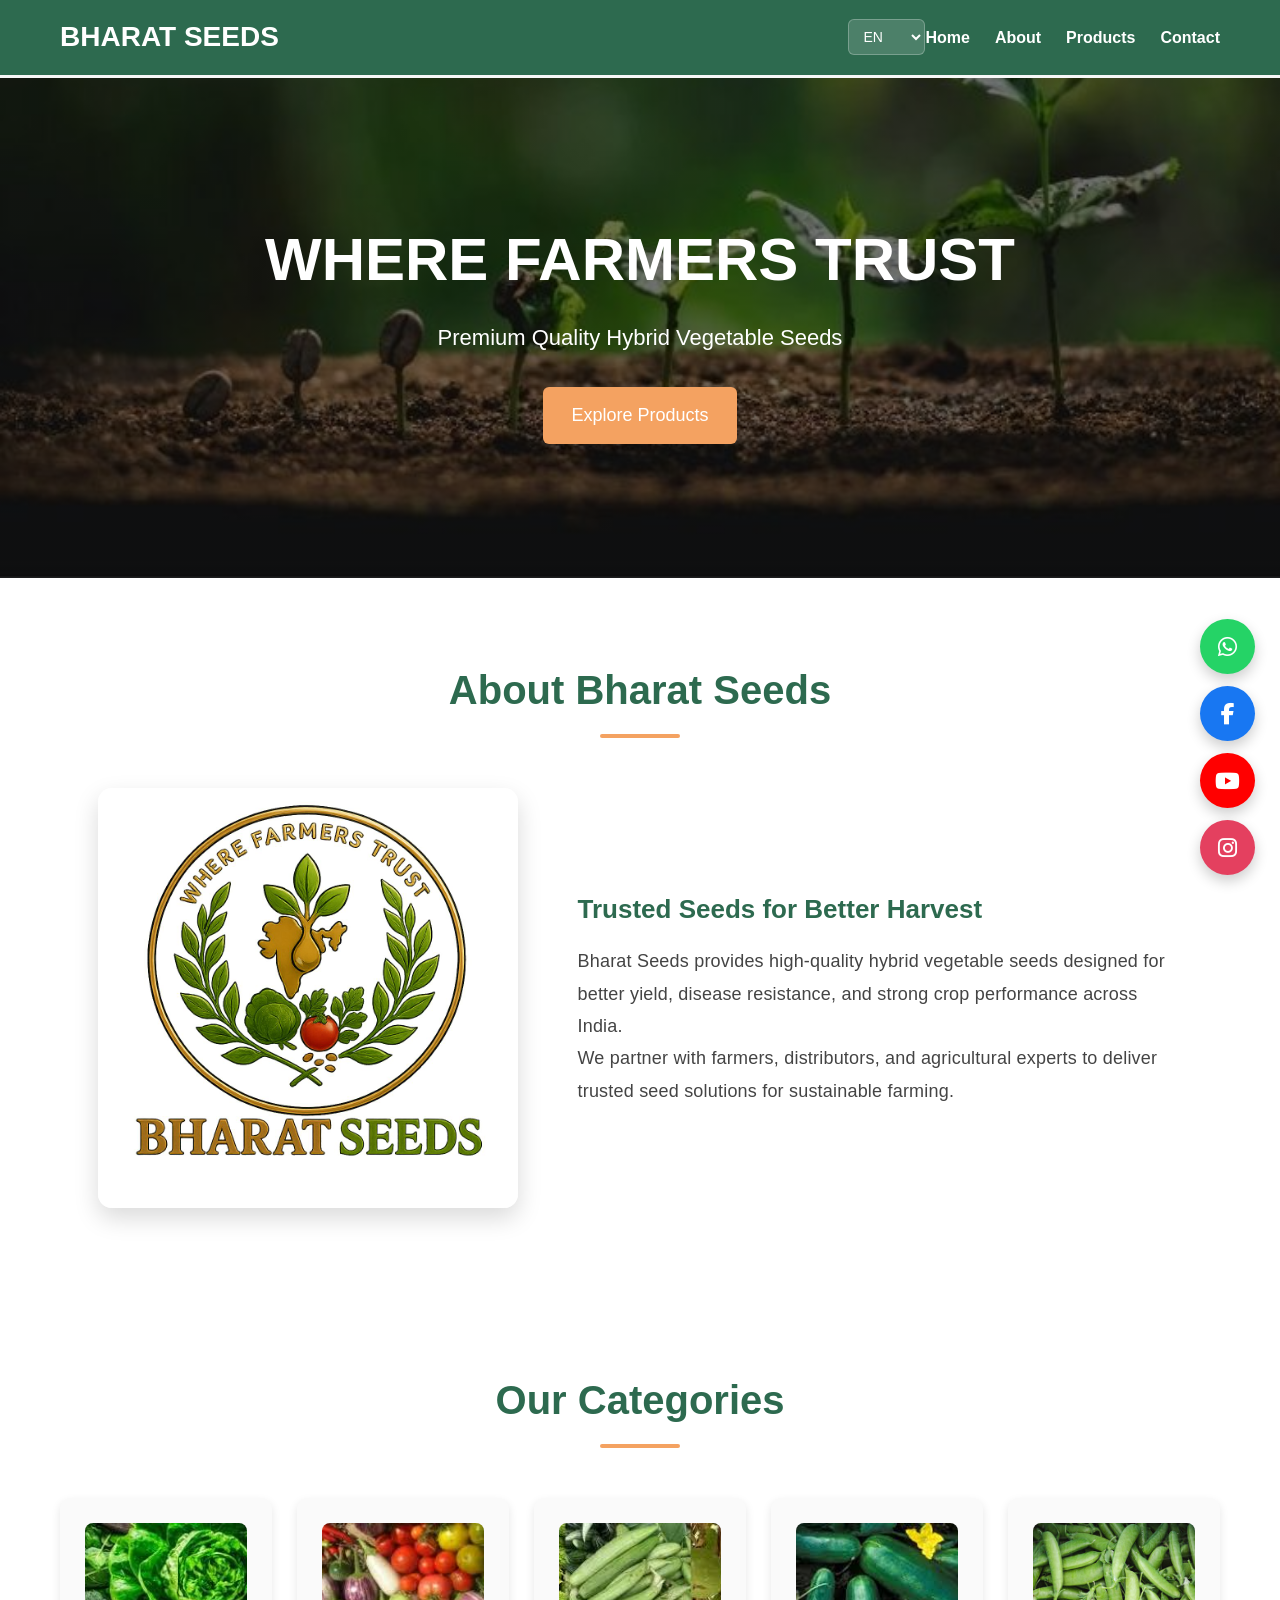
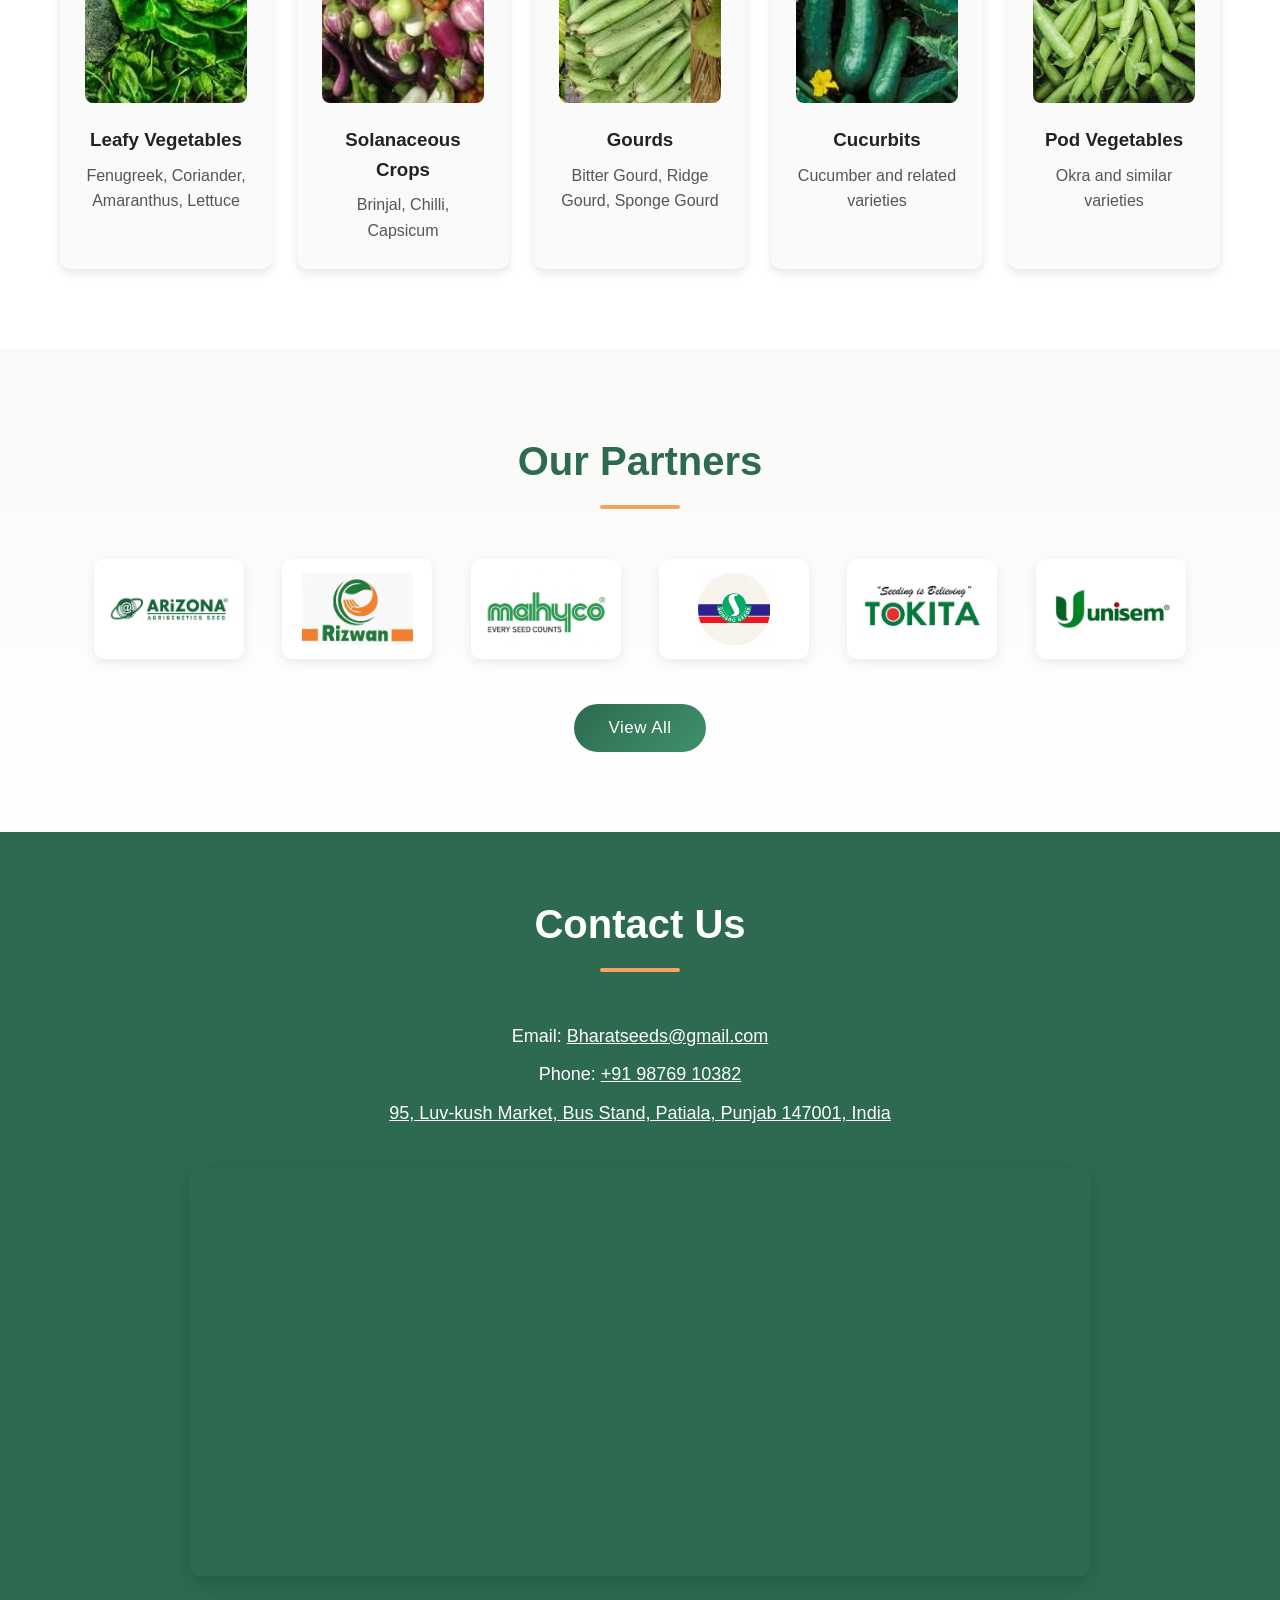
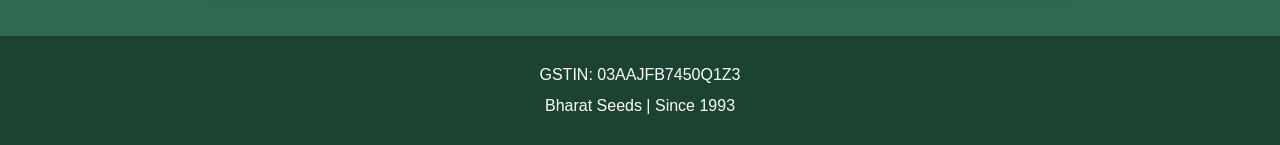
==== commit a72d9660: "Add files via upload" ====
--- a/index.html
+++ b/index.html
@@ -1,5 +1,5 @@
 <!DOCTYPE html>
-<html lang="en">
+<html lang="en" data-default-lang="en">
 <head>
   <meta charset="UTF-8">
   <meta name="viewport" content="width=device-width, initial-scale=1.0">
@@ -11,86 +11,122 @@
 <body>
 
   <header>
-    <div class="logo">BHARAT SEEDS</div>
+  <div class="logo">BHARAT SEEDS</div>
+
+  <div class="header-right">
+    <select id="languageSelect" class="language-select" aria-label="Language selector">
+      <option value="en">EN</option>
+      <option value="hi">हिंदी</option>
+      <option value="pa">ਪੰਜਾਬੀ</option>
+    </select>
 
     <button class="menu-toggle" id="menuToggle" aria-label="Toggle navigation" aria-expanded="false">
       <i class="fas fa-bars"></i>
     </button>
-
-    <nav id="navbar">
-      <a href="#">Home</a>
-      <a href="#about">About</a>
-      <a href="#products">Products</a>
-      <a href="#contact">Contact</a>
-    </nav>
-  </header>
-
-<section class="hero">
-  <div class="hero-content">
-    <h1>WHERE FARMERS TRUST</h1>
-    <p>Premium Quality Hybrid Vegetable Seeds</p>
-    <a href="products.html" class="btn">Explore Products</a>
   </div>
-</section>
+
+  <nav id="navbar">
+    <a href="#" data-en="Home" data-hi="होम" data-pa="ਹੋਮ">Home</a>
+    <a href="#about" data-en="About" data-hi="परिचय" data-pa="ਬਾਰੇ">About</a>
+    <a href="#products" data-en="Products" data-hi="उत्पाद" data-pa="ਉਤਪਾਦ">Products</a>
+    <a href="#contact" data-en="Contact" data-hi="संपर्क" data-pa="ਸੰਪਰਕ">Contact</a>
+  </nav>
+</header>
+
+  <section class="hero">
+    <div class="hero-content">
+      <h1 data-en="WHERE FARMERS TRUST" data-hi="जहां किसान भरोसा करते हैं" data-pa="ਜਿੱਥੇ ਕਿਸਾਨ ਭਰੋਸਾ ਕਰਦੇ ਹਨ">
+        WHERE FARMERS TRUST
+      </h1>
+      <p data-en="Premium Quality Hybrid Vegetable Seeds" data-hi="उच्च गुणवत्ता वाले हाइब्रिड सब्ज़ी बीज" data-pa="ਉੱਚ ਗੁਣਵੱਤਾ ਵਾਲੇ ਹਾਈਬ੍ਰਿਡ ਸਬਜ਼ੀ ਬੀਜ">
+        Premium Quality Hybrid Vegetable Seeds
+      </p>
+      <a href="products.html" class="btn" data-en="Explore Products" data-hi="उत्पाद देखें" data-pa="ਉਤਪਾਦ ਵੇਖੋ">
+        Explore Products
+      </a>
+    </div>
+  </section>
 
   <section class="section" id="about">
-    <h2 class="section-title">About Bharat Seeds</h2>
+    <h2 class="section-title" data-en="About Bharat Seeds" data-hi="भरत सीड्स के बारे में" data-pa="ਭਾਰਤ ਸੀਡਜ਼ ਬਾਰੇ">
+      About Bharat Seeds
+    </h2>
 
     <div class="about">
       <img src="assets/images/bharatseedslogo.jpeg" alt="Bharat Seeds logo">
 
       <div>
-        <h3>Trusted Seeds for Better Harvest</h3>
-        <p>
-          Bharat Seeds provides high-quality hybrid vegetable seeds designed
-          for better yield, disease resistance, and strong crop performance
-          across India.
-          <br><br>
-          We partner with farmers, distributors, and agricultural experts
-          to deliver trusted seed solutions for sustainable farming.
+        <h3 data-en="Trusted Seeds for Better Harvest" data-hi="बेहतर उपज के लिए विश्वसनीय बीज" data-pa="ਵਧੀਆ ਉਪਜ ਲਈ ਭਰੋਸੇਮੰਦ ਬੀਜ">
+          Trusted Seeds for Better Harvest
+        </h3>
+
+        <p data-en="Bharat Seeds provides high-quality hybrid vegetable seeds designed for better yield, disease resistance, and strong crop performance across India."
+           data-hi="भरत सीड्स उच्च गुणवत्ता वाले हाइब्रिड सब्ज़ी बीज प्रदान करता है, जो बेहतर उपज, रोग प्रतिरोध और मजबूत फसल प्रदर्शन के लिए बनाए गए हैं।"
+           data-pa="ਭਾਰਤ ਸੀਡਜ਼ ਉੱਚ ਗੁਣਵੱਤਾ ਵਾਲੇ ਹਾਈਬ੍ਰਿਡ ਸਬਜ਼ੀ ਬੀਜ ਪ੍ਰਦਾਨ ਕਰਦਾ ਹੈ, ਜੋ ਵਧੀਆ ਉਪਜ, ਬਿਮਾਰੀ ਪ੍ਰਤੀਰੋਧ ਅਤੇ ਮਜ਼ਬੂਤ ਫਸਲੀ ਪ੍ਰਦਰਸ਼ਨ ਲਈ ਬਣਾਏ ਗਏ ਹਨ।">
+          Bharat Seeds provides high-quality hybrid vegetable seeds designed for better yield, disease resistance, and strong crop performance across India.
+        </p>
+
+        <p data-en="We partner with farmers, distributors, and agricultural experts to deliver trusted seed solutions for sustainable farming."
+           data-hi="हम किसानों, वितरकों और कृषि विशेषज्ञों के साथ मिलकर टिकाऊ खेती के लिए भरोसेमंद बीज समाधान उपलब्ध कराते हैं।"
+           data-pa="ਅਸੀਂ ਕਿਸਾਨਾਂ, ਡਿਸਟ੍ਰੀਬਿਊਟਰਾਂ ਅਤੇ ਖੇਤੀਬਾੜੀ ਵਿਸ਼ੇਸ਼ਗਿਆਂ ਨਾਲ ਮਿਲ ਕੇ ਟਿਕਾਊ ਖੇਤੀ ਲਈ ਭਰੋਸੇਮੰਦ ਬੀਜ ਹੱਲ ਪ੍ਰਦਾਨ ਕਰਦੇ ਹਾਂ।">
+          We partner with farmers, distributors, and agricultural experts to deliver trusted seed solutions for sustainable farming.
         </p>
       </div>
     </div>
   </section>
 
   <section class="section" id="products">
-  <h2 class="section-title">Our Categories</h2>
-
-  <div class="products">
-    <a href="products.html?category=leafy" class="card category-card">
-      <img src="assets/images/categories/1.jpg" alt="Leafy Vegetables">
-      <h3>Leafy Vegetables</h3>
-      <p>Fenugreek, Coriander, Amaranthus, Lettuce</p>
-    </a>
-
-    <a href="products.html?category=solanaceous" class="card category-card">
-      <img src="assets/images/categories/2.jpg" alt="Solanaceous Crops">
-      <h3>Solanaceous Crops</h3>
-      <p>Brinjal, Chilli, Capsicum</p>
-    </a>
-
-    <a href="products.html?category=gourds" class="card category-card">
-      <img src="assets/images/categories/3.jpg" alt="Gourds">
-      <h3>Gourds</h3>
-      <p>Bitter Gourd, Ridge Gourd, Sponge Gourd</p>
-    </a>
-
-    <a href="products.html?category=cucurbits" class="card category-card">
-      <img src="assets/images/categories/4.jpg" alt="Cucurbits">
-      <h3>Cucurbits</h3>
-      <p>Cucumber and related varieties</p>
-    </a>
-
-    <a href="products.html?category=pod" class="card category-card">
-      <img src="assets/images/categories/5.jpg" alt="Pod Vegetables">
-      <h3>Pod Vegetables</h3>
-      <p>Okra and similar varieties</p>
-    </a>
-  </div>
-</section>
+    <h2 class="section-title" data-en="Our Categories" data-hi="हमारी श्रेणियाँ" data-pa="ਸਾਡੀਆਂ ਸ਼੍ਰੇਣੀਆਂ">
+      Our Categories
+    </h2>
+
+    <div class="products">
+      <a href="products.html?category=leafy" class="card category-card">
+        <img src="assets/images/categories/1.jpg" alt="Leafy Vegetables">
+        <h3 data-en="Leafy Vegetables" data-hi="पत्तेदार सब्जियाँ" data-pa="ਪੱਤੇਦਾਰ ਸਬਜ਼ੀਆਂ">Leafy Vegetables</h3>
+        <p data-en="Fenugreek, Coriander, Amaranthus, Lettuce" data-hi="मेथी, धनिया, चौलाई, लेट्यूस" data-pa="ਮੇਥੀ, ਧਨੀਆ, ਚੌਲਾਈ, ਲੈਟਸ">
+          Fenugreek, Coriander, Amaranthus, Lettuce
+        </p>
+      </a>
+
+      <a href="products.html?category=solanaceous" class="card category-card">
+        <img src="assets/images/categories/2.jpg" alt="Solanaceous Crops">
+        <h3 data-en="Solanaceous Crops" data-hi="सोलनैशियस फसलें" data-pa="ਸੋਲਨੇਸ਼ੀਅਸ ਫਸਲਾਂ">Solanaceous Crops</h3>
+        <p data-en="Brinjal, Chilli, Capsicum" data-hi="बैंगन, मिर्च, शिमला मिर्च" data-pa="ਬੈਂਗਣ, ਮਿਰਚ, ਸ਼ਿਮਲਾ ਮਿਰਚ">
+          Brinjal, Chilli, Capsicum
+        </p>
+      </a>
+
+      <a href="products.html?category=gourds" class="card category-card">
+        <img src="assets/images/categories/3.jpg" alt="Gourds">
+        <h3 data-en="Gourds" data-hi="लौकी वर्ग की फसलें" data-pa="ਲੌਕੀ ਵਰਗ ਦੀਆਂ ਫਸਲਾਂ">Gourds</h3>
+        <p data-en="Bitter Gourd, Ridge Gourd, Sponge Gourd" data-hi="करेला, तोरी, तुरई" data-pa="ਕਰੇਲਾ, ਤੋਰੀ, ਤੁਰੀ">
+          Bitter Gourd, Ridge Gourd, Sponge Gourd
+        </p>
+      </a>
+
+      <a href="products.html?category=cucurbits" class="card category-card">
+        <img src="assets/images/categories/4.jpg" alt="Cucurbits">
+        <h3 data-en="Cucurbits" data-hi="कद्दूवर्गीय फसलें" data-pa="ਕੱਦੂਵਰਗੀ ਫਸਲਾਂ">Cucurbits</h3>
+        <p data-en="Cucumber and related varieties" data-hi="खीरा और संबंधित किस्में" data-pa="ਖੀਰਾ ਅਤੇ ਸੰਬੰਧਿਤ ਕਿਸਮਾਂ">
+          Cucumber and related varieties
+        </p>
+      </a>
+
+      <a href="products.html?category=pod" class="card category-card">
+        <img src="assets/images/categories/5.jpg" alt="Pod Vegetables">
+        <h3 data-en="Pod Vegetables" data-hi="फलीदार सब्जियाँ" data-pa="ਫਲੀਦਾਰ ਸਬਜ਼ੀਆਂ">Pod Vegetables</h3>
+        <p data-en="Okra and similar varieties" data-hi="भिंडी और समान किस्में" data-pa="ਭਿੰਡੀ ਅਤੇ ਸਮਾਨ ਕਿਸਮਾਂ">
+          Okra and similar varieties
+        </p>
+      </a>
+    </div>
+  </section>
 
   <section class="partners-section">
-    <h2 class="section-title">Our Partners</h2>
+    <h2 class="section-title" data-en="Our Partners" data-hi="हमारे साझेदार" data-pa="ਸਾਡੇ ਸਾਥੀ">
+      Our Partners
+    </h2>
 
     <div class="partners-grid" id="partnersGrid">
       <img src="assets/images/partners/1.jpeg" class="partner-logo" alt="Partner logo 1">
@@ -124,18 +160,31 @@
       <img src="assets/images/partners/28.jpeg" class="partner-logo hidden-partner" alt="Partner logo 28">
     </div>
 
-    <button class="view-btn" onclick="togglePartners()" id="viewBtn" type="button">
+    <button class="view-btn" onclick="togglePartners()" id="viewBtn" type="button" data-en="View All" data-hi="सभी देखें" data-pa="ਸਾਰੇ ਵੇਖੋ">
       View All
     </button>
   </section>
 
   <section class="contact" id="contact">
-    <h2 class="section-title">Contact Us</h2>
-
-    <p>Email: <a href="mailto:Bharatseeds@gmail.com">Bharatseeds@gmail.com</a></p>
-    <p>Phone: <a href="tel:+919876910382">+91 98769 10382</a></p>
+    <h2 class="section-title" data-en="Contact Us" data-hi="संपर्क करें" data-pa="ਸੰਪਰਕ ਕਰੋ">
+      Contact Us
+    </h2>
+
     <p>
-      <a href="https://www.google.com/maps?q=95,+Luv-kush+Market,+Bus+Stand,+Patiala,+Punjab+147001,+India" target="_blank" rel="noopener noreferrer">
+      <span data-en="Email:" data-hi="ईमेल:" data-pa="ਈਮੇਲ:">Email:</span>
+      <a href="mailto:Bharatseeds@gmail.com">Bharatseeds@gmail.com</a>
+    </p>
+
+    <p>
+      <span data-en="Phone:" data-hi="फोन:" data-pa="ਫੋਨ:">Phone:</span>
+      <a href="tel:+919876910382">+91 98769 10382</a>
+    </p>
+
+    <p>
+      <a href="https://www.google.com/maps?q=95,+Luv-kush+Market,+Bus+Stand,+Patiala,+Punjab+147001,+India" target="_blank" rel="noopener noreferrer"
+         data-en="95, Luv-kush Market, Bus Stand, Patiala, Punjab 147001, India"
+         data-hi="95, लव-कुश मार्केट, बस स्टैंड, पटियाला, पंजाब 147001, भारत"
+         data-pa="95, ਲਵ-ਕੁਸ਼ ਮਾਰਕੀਟ, ਬਸ ਸਟੈਂਡ, ਪਟਿਆਲਾ, ਪੰਜਾਬ 147001, ਭਾਰਤ">
         95, Luv-kush Market, Bus Stand, Patiala, Punjab 147001, India
       </a>
     </p>
@@ -154,8 +203,8 @@
   </section>
 
   <footer>
-    <p>GSTIN: 03AAJFB7450Q1Z3</p>
-    <p>Bharat Seeds | Since 1993</p>
+    <p data-en="GSTIN: 03AAJFB7450Q1Z3" data-hi="जीएसटीआईएन: 03AAJFB7450Q1Z3" data-pa="ਜੀਐਸਟੀਈਐਨ: 03AAJFB7450Q1Z3">GSTIN: 03AAJFB7450Q1Z3</p>
+    <p data-en="Bharat Seeds | Since 1993" data-hi="भरत सीड्स | 1993 से" data-pa="ਭਾਰਤ ਸੀਡਜ਼ | 1993 ਤੋਂ">Bharat Seeds | Since 1993</p>
   </footer>
 
   <div class="social-icons">
--- a/assets/css/style.css
+++ b/assets/css/style.css
@@ -37,10 +37,16 @@
   font-weight: bold;
 }
 
+.logo-link {
+  text-decoration: none;
+  color: inherit;
+}
+
 nav {
   display: flex;
   align-items: center;
   gap: 25px;
+  flex-wrap: wrap;
 }
 
 nav a {
@@ -48,10 +54,68 @@
   text-decoration: none;
   font-weight: 600;
   transition: color 0.25s ease;
+  white-space: nowrap;
 }
 
 nav a:hover {
   color: #f4a261;
+}
+
+.header-right {
+  display: flex;
+  align-items: center;
+  gap: 10px;
+  margin-left: auto;
+}
+
+.language-select {
+  background: rgba(255, 255, 255, 0.15);
+  color: #fff;
+  border: 1px solid rgba(255, 255, 255, 0.25);
+  border-radius: 6px;
+  padding: 8px 10px;
+  font-size: 14px;
+  cursor: pointer;
+  outline: none;
+}
+
+.language-select:hover {
+  background: rgba(255, 255, 255, 0.24);
+}
+
+.language-select option {
+  color: #222;
+  background: #fff;
+}
+
+/* LANGUAGE SWITCHER */
+.language-switcher {
+  display: flex;
+  gap: 8px;
+  margin-left: 10px;
+  align-items: center;
+}
+
+.language-switcher button {
+  background: rgba(255, 255, 255, 0.15);
+  color: #fff;
+  border: 1px solid rgba(255, 255, 255, 0.25);
+  padding: 6px 10px;
+  border-radius: 6px;
+  cursor: pointer;
+  transition: 0.25s ease;
+  font-size: 14px;
+  line-height: 1;
+}
+
+.language-switcher button:hover {
+  background: rgba(255, 255, 255, 0.28);
+}
+
+.language-switcher button.active-lang {
+  background: #fff;
+  color: #2d6a4f;
+  border-color: #fff;
 }
 
 /* HERO SECTION */
@@ -88,7 +152,8 @@
 
 /* BUTTONS */
 .btn,
-.view-btn {
+.view-btn,
+.filter-btn {
   border: none;
   cursor: pointer;
   transition: all 0.3s ease;
@@ -225,7 +290,6 @@
   margin-top: 8px;
 }
 
-
 /* PARTNERS */
 .partners-section {
   padding: 80px 60px;
@@ -263,7 +327,6 @@
   display: none;
 }
 
-/* current JS toggles inline display, this keeps both approaches safe */
 .hidden-partner.show {
   display: block;
 }
@@ -282,6 +345,29 @@
   background: linear-gradient(135deg, #1b4332, #2d6a4f);
   transform: translateY(-2px);
   box-shadow: 0 8px 18px rgba(0, 0, 0, 0.18);
+}
+
+/* PRODUCT PAGE FILTER */
+.product-filter {
+  display: flex;
+  flex-wrap: wrap;
+  justify-content: center;
+  gap: 12px;
+  margin: 0 auto 30px auto;
+}
+
+.filter-btn {
+  padding: 10px 18px;
+  border-radius: 999px;
+  background: #e9f2ec;
+  color: #2d6a4f;
+  font-weight: 600;
+}
+
+.filter-btn:hover,
+.filter-btn.active {
+  background: #2d6a4f;
+  color: #fff;
 }
 
 /* CONTACT */
@@ -379,37 +465,6 @@
   box-shadow: 0 10px 22px rgba(0, 0, 0, 0.3);
 }
 
-/*PRODUCT HTML*/
-.product-filter {
-  display: flex;
-  flex-wrap: wrap;
-  justify-content: center;
-  gap: 12px;
-  margin: 0 auto 30px auto;
-}
-
-.filter-btn {
-  padding: 10px 18px;
-  border: none;
-  border-radius: 999px;
-  background: #e9f2ec;
-  color: #2d6a4f;
-  font-weight: 600;
-  cursor: pointer;
-  transition: 0.25s ease;
-}
-
-.filter-btn:hover,
-.filter-btn.active {
-  background: #2d6a4f;
-  color: #fff;
-}
-
-.logo-link {
-  text-decoration: none;
-  color: inherit;
-}
-
 /* MOBILE TOGGLE BUTTON */
 .menu-toggle {
   display: none;
@@ -420,8 +475,25 @@
   color: #fff;
 }
 
+@media (max-width: 768px) {
+  .header-right {
+    gap: 8px;
+  }
+
+  .language-select {
+    padding: 7px 9px;
+    font-size: 13px;
+  }
+}
+
 /* RESPONSIVE */
-@media (max-width: 1000px) {
+@media (max-width: 1100px) {
+  .products {
+    grid-template-columns: repeat(3, 1fr);
+  }
+}
+
+@media (max-width: 900px) {
   .partners-grid {
     grid-template-columns: repeat(4, 1fr);
   }
@@ -441,24 +513,6 @@
 
   .about div {
     width: 100%;
-  }
-}
-
-@media (max-width: 1100px) {
-  .products {
-    grid-template-columns: repeat(3, 1fr);
-  }
-}
-
-@media (max-width: 768px) {
-  .products {
-    grid-template-columns: repeat(2, 1fr);
-  }
-}
-
-@media (max-width: 600px) {
-  .products {
-    grid-template-columns: 1fr;
   }
 }
 
@@ -479,12 +533,20 @@
     border-radius: 8px;
     box-shadow: 0 6px 18px rgba(0, 0, 0, 0.2);
     z-index: 1000;
+    align-items: stretch;
+    gap: 0;
   }
 
   nav a {
     display: block;
     padding: 12px 20px;
     margin: 0;
+  }
+
+  .language-switcher {
+    margin: 10px 20px 0;
+    justify-content: flex-start;
+    flex-wrap: wrap;
   }
 
   .menu-toggle {
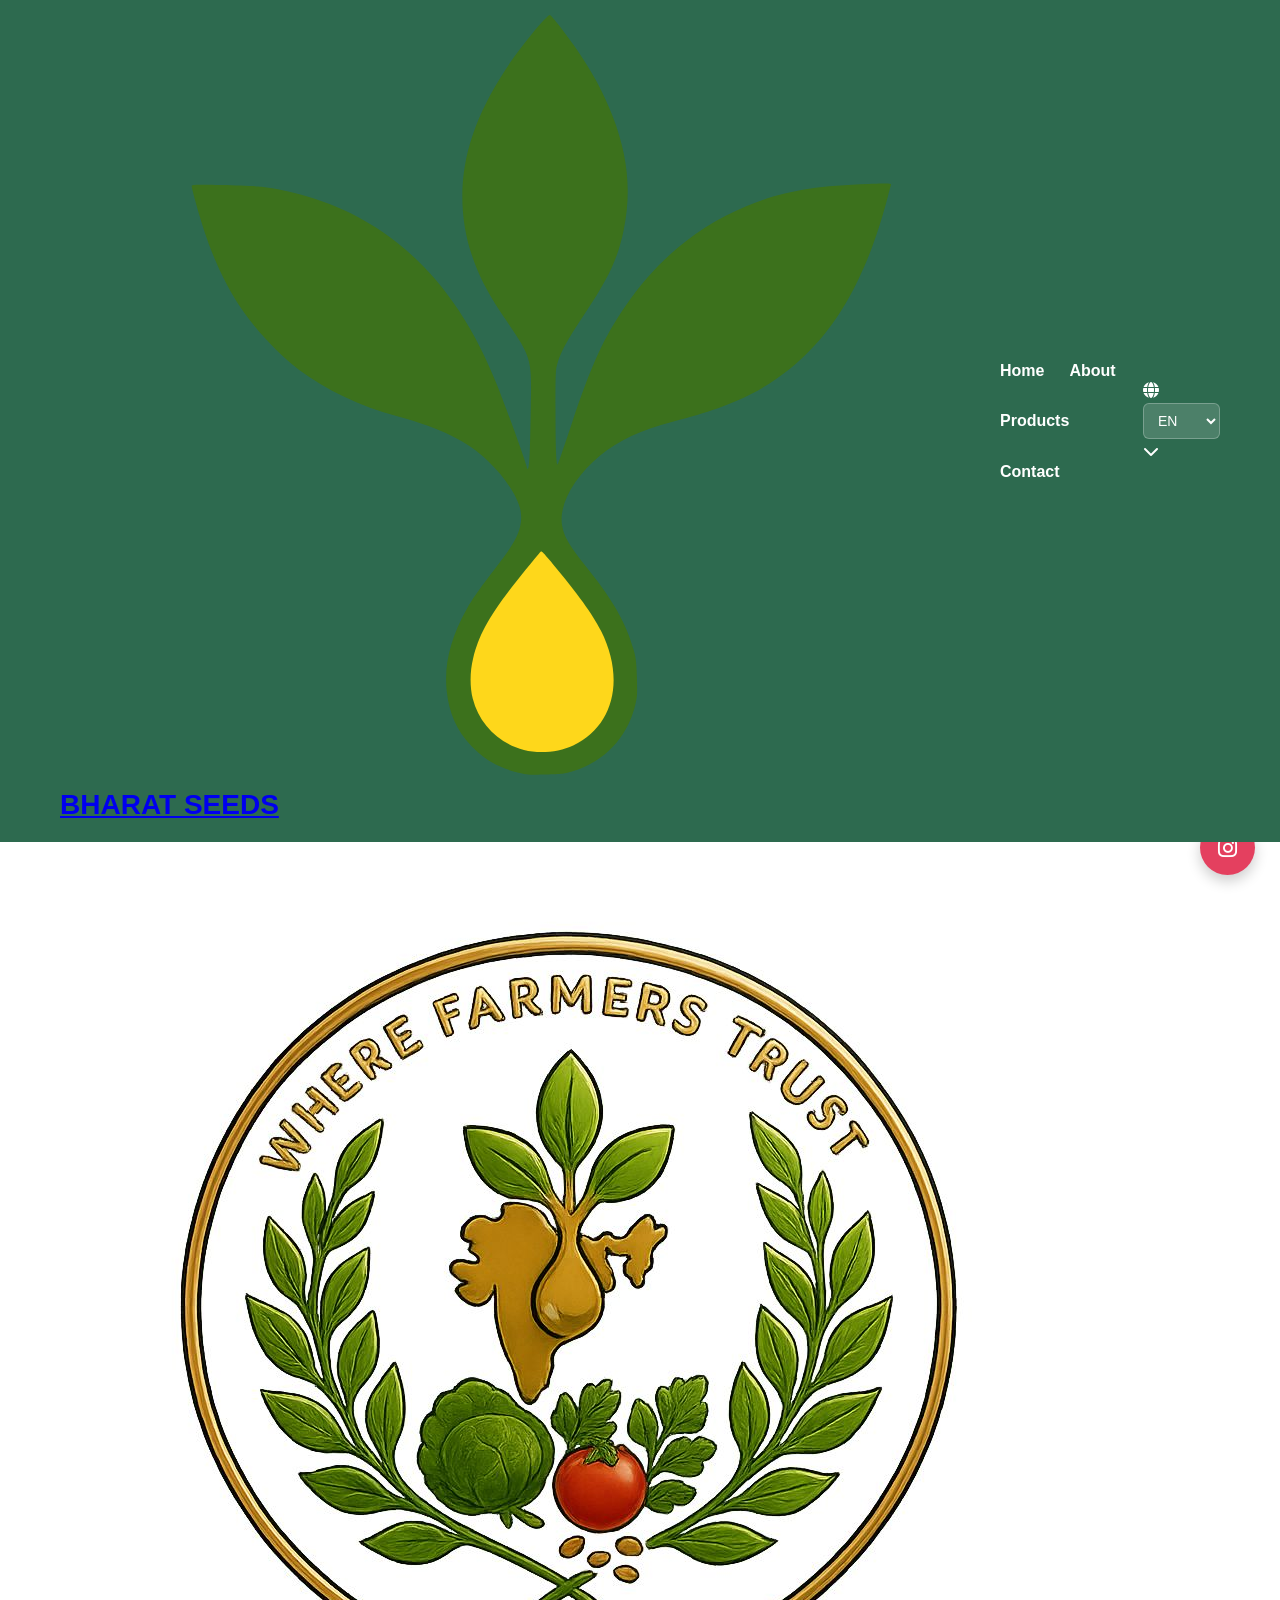
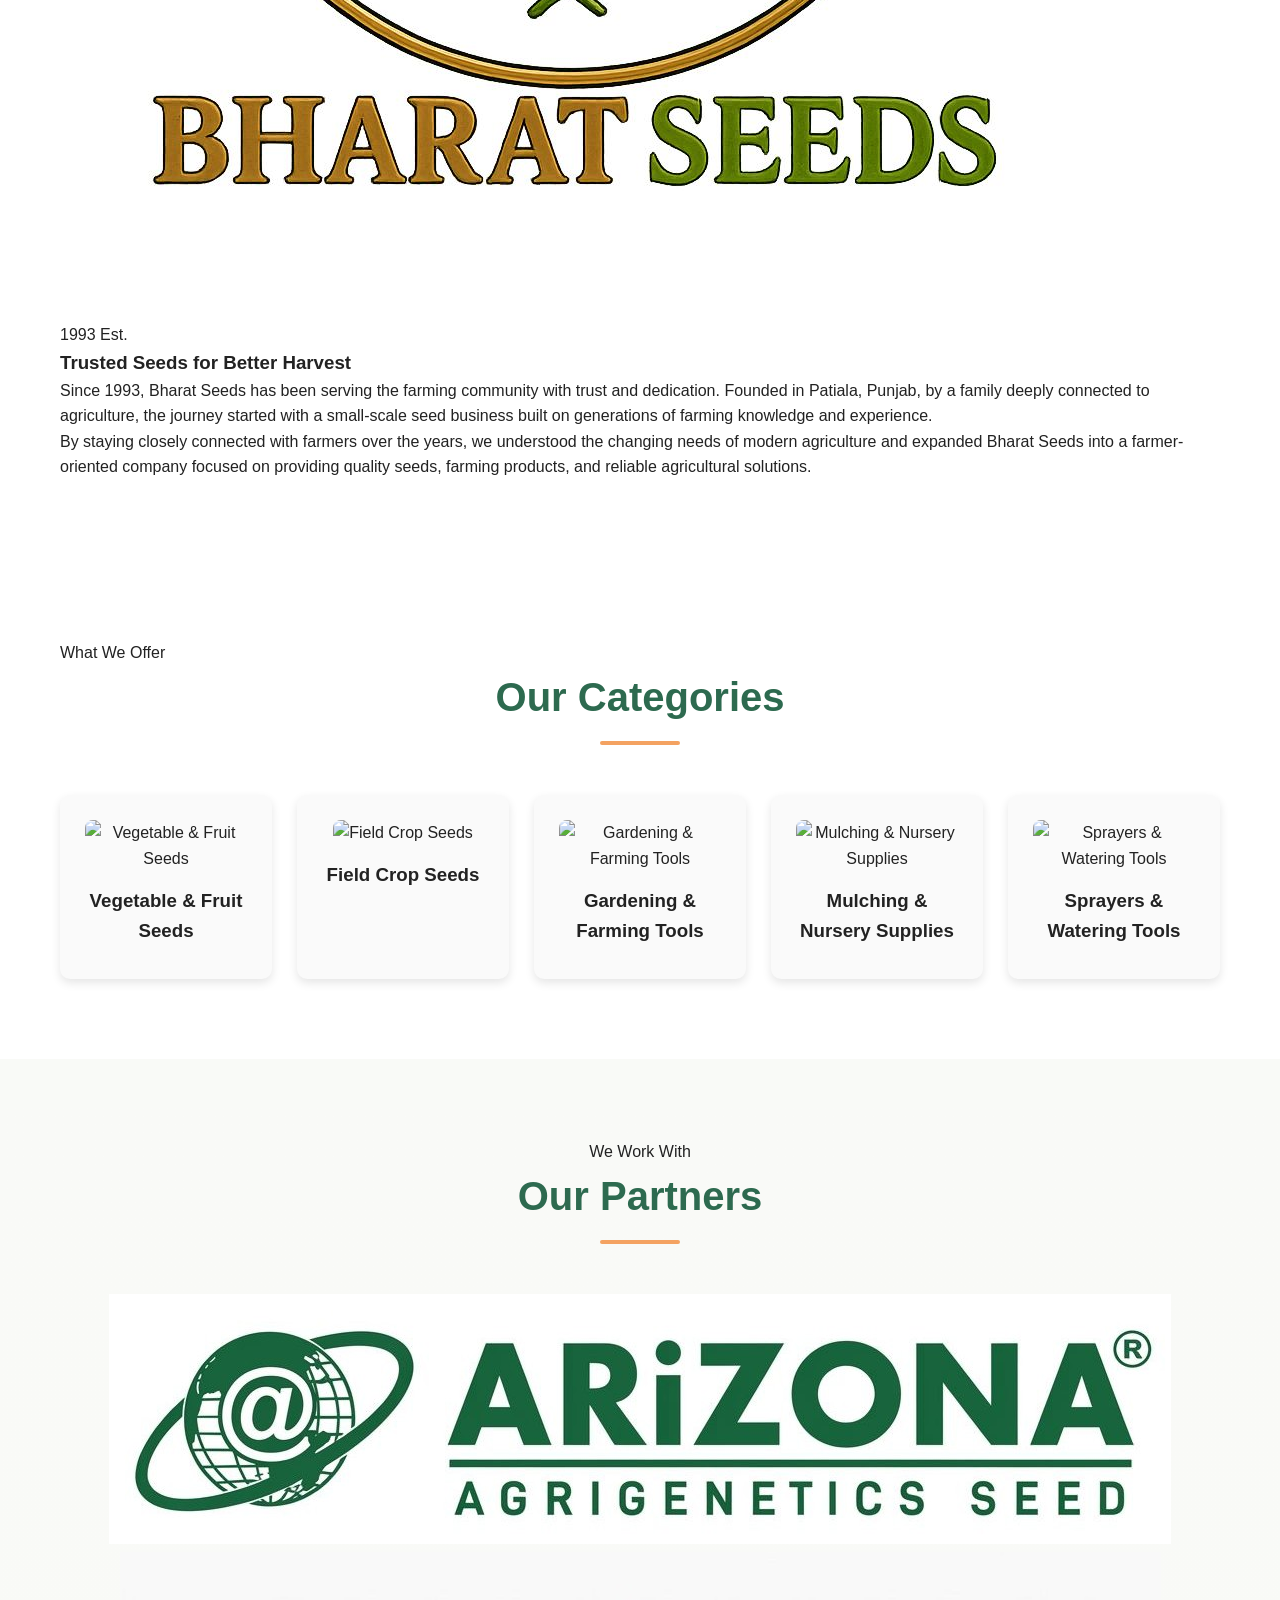
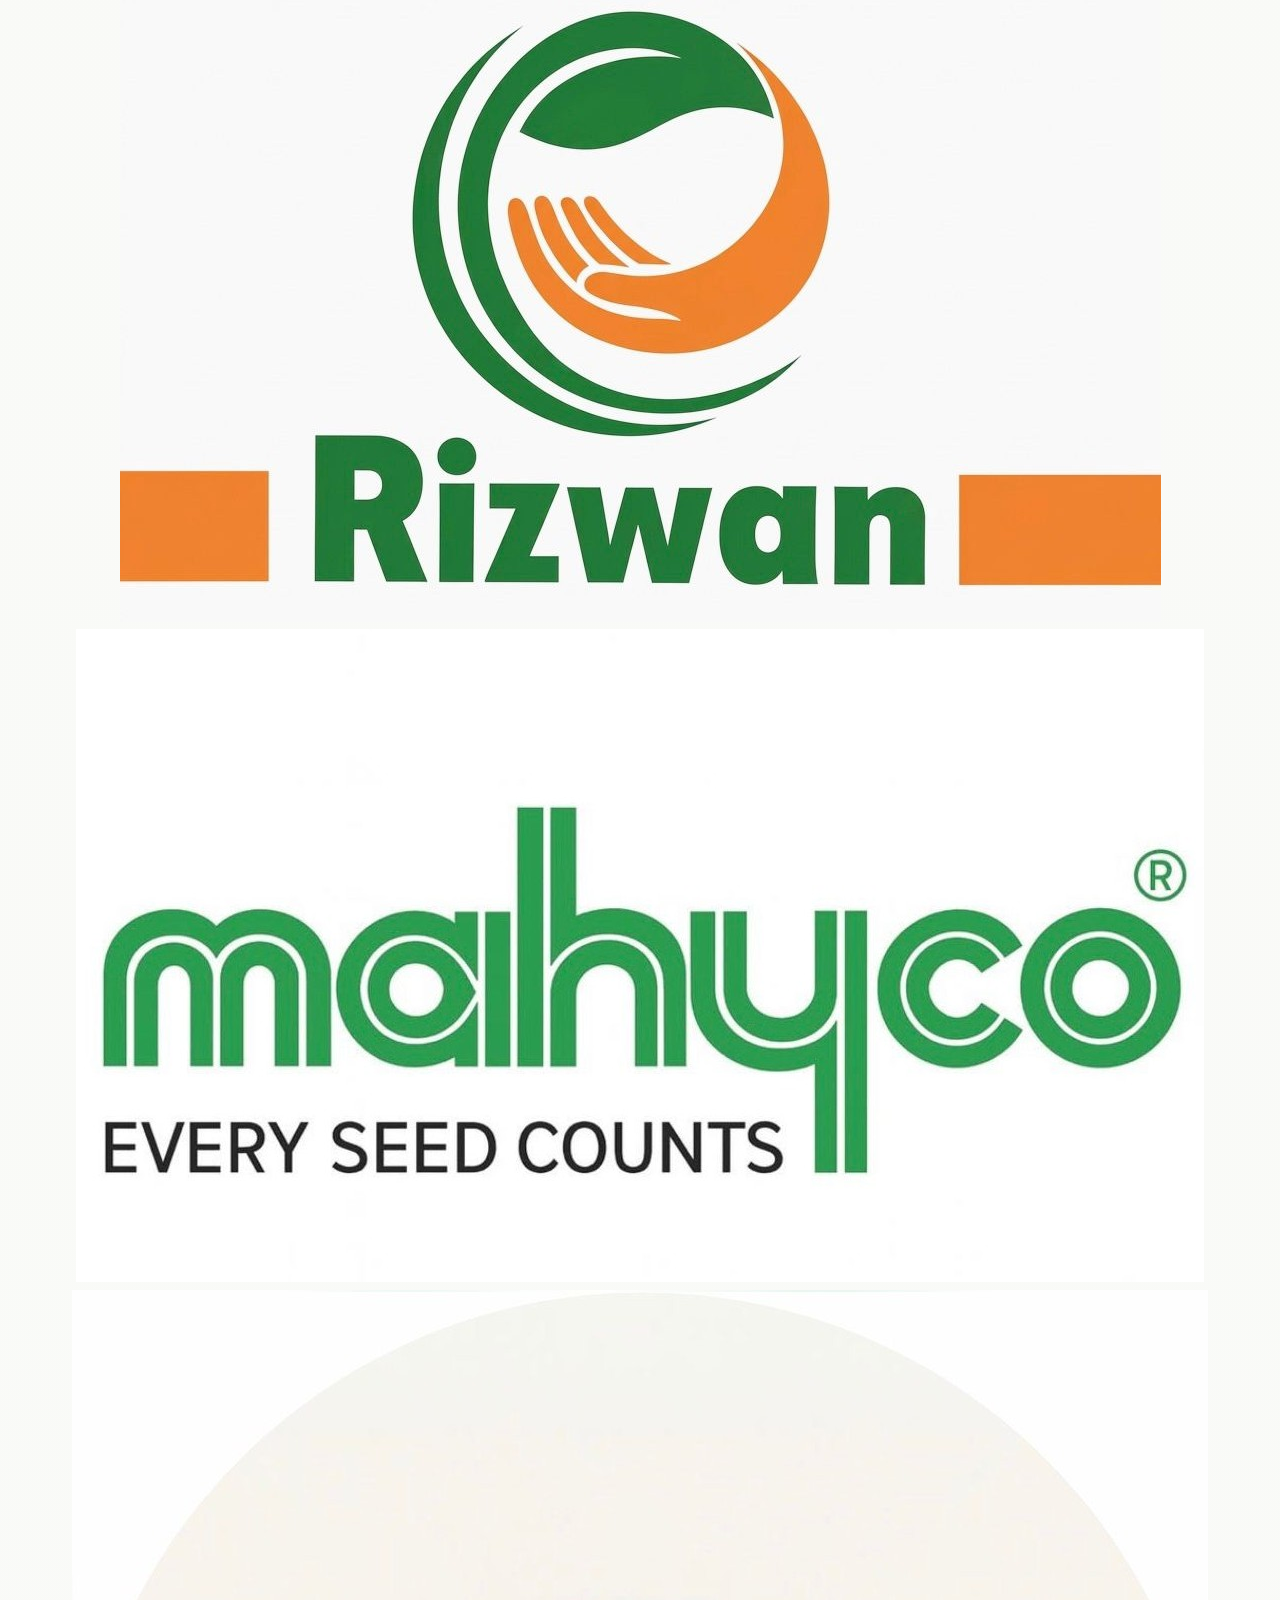
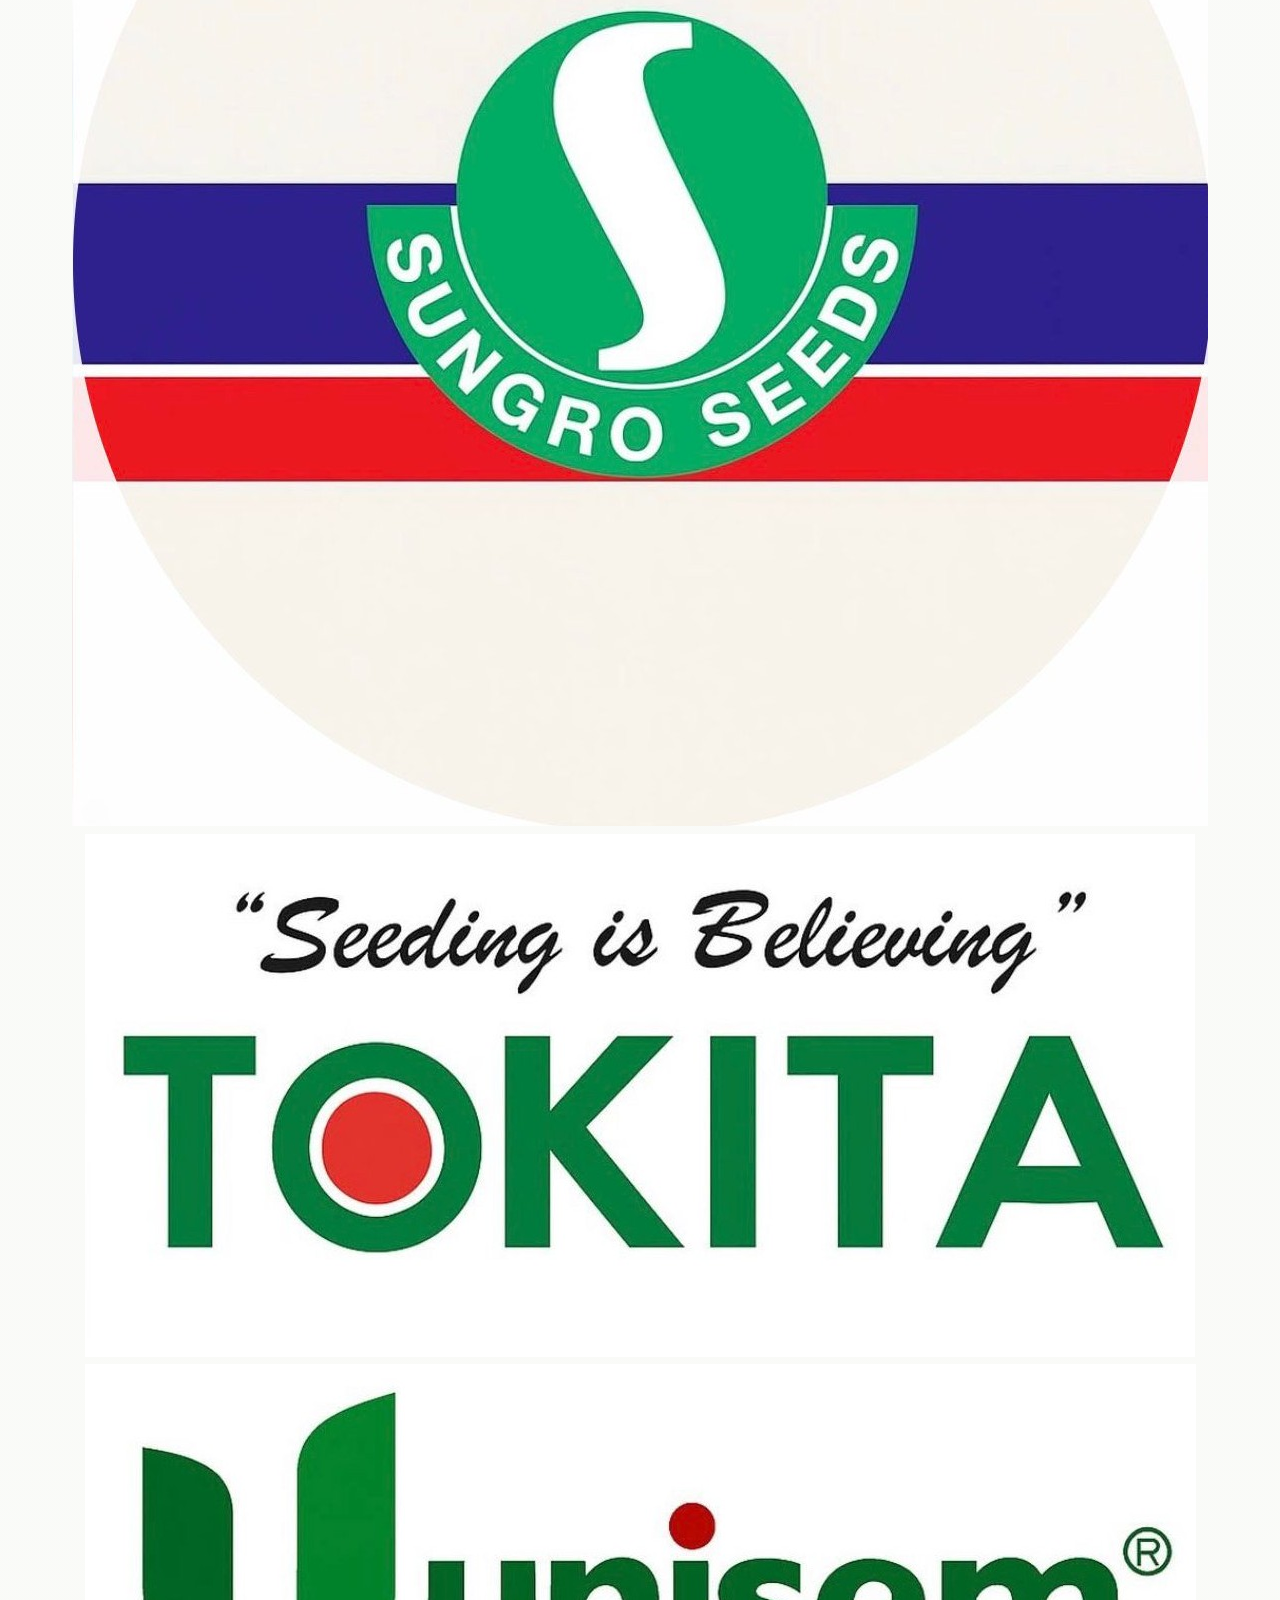
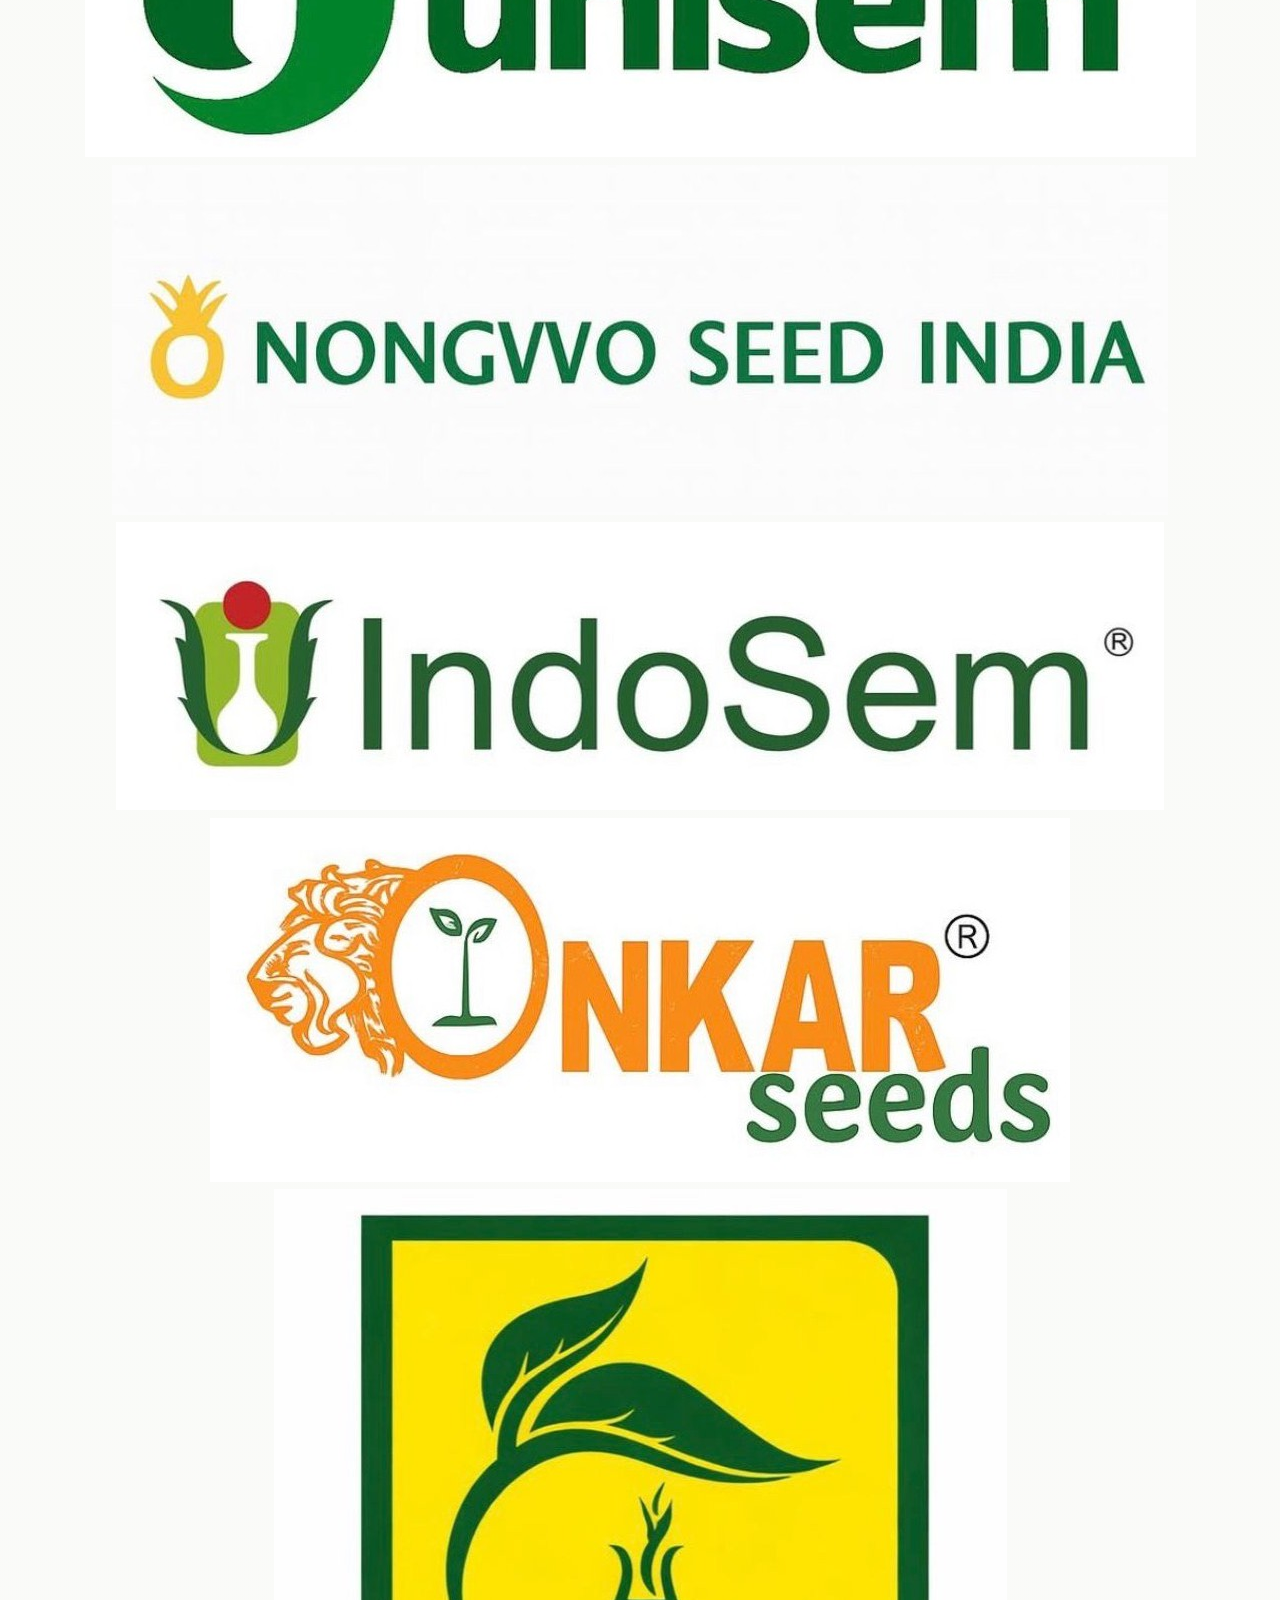
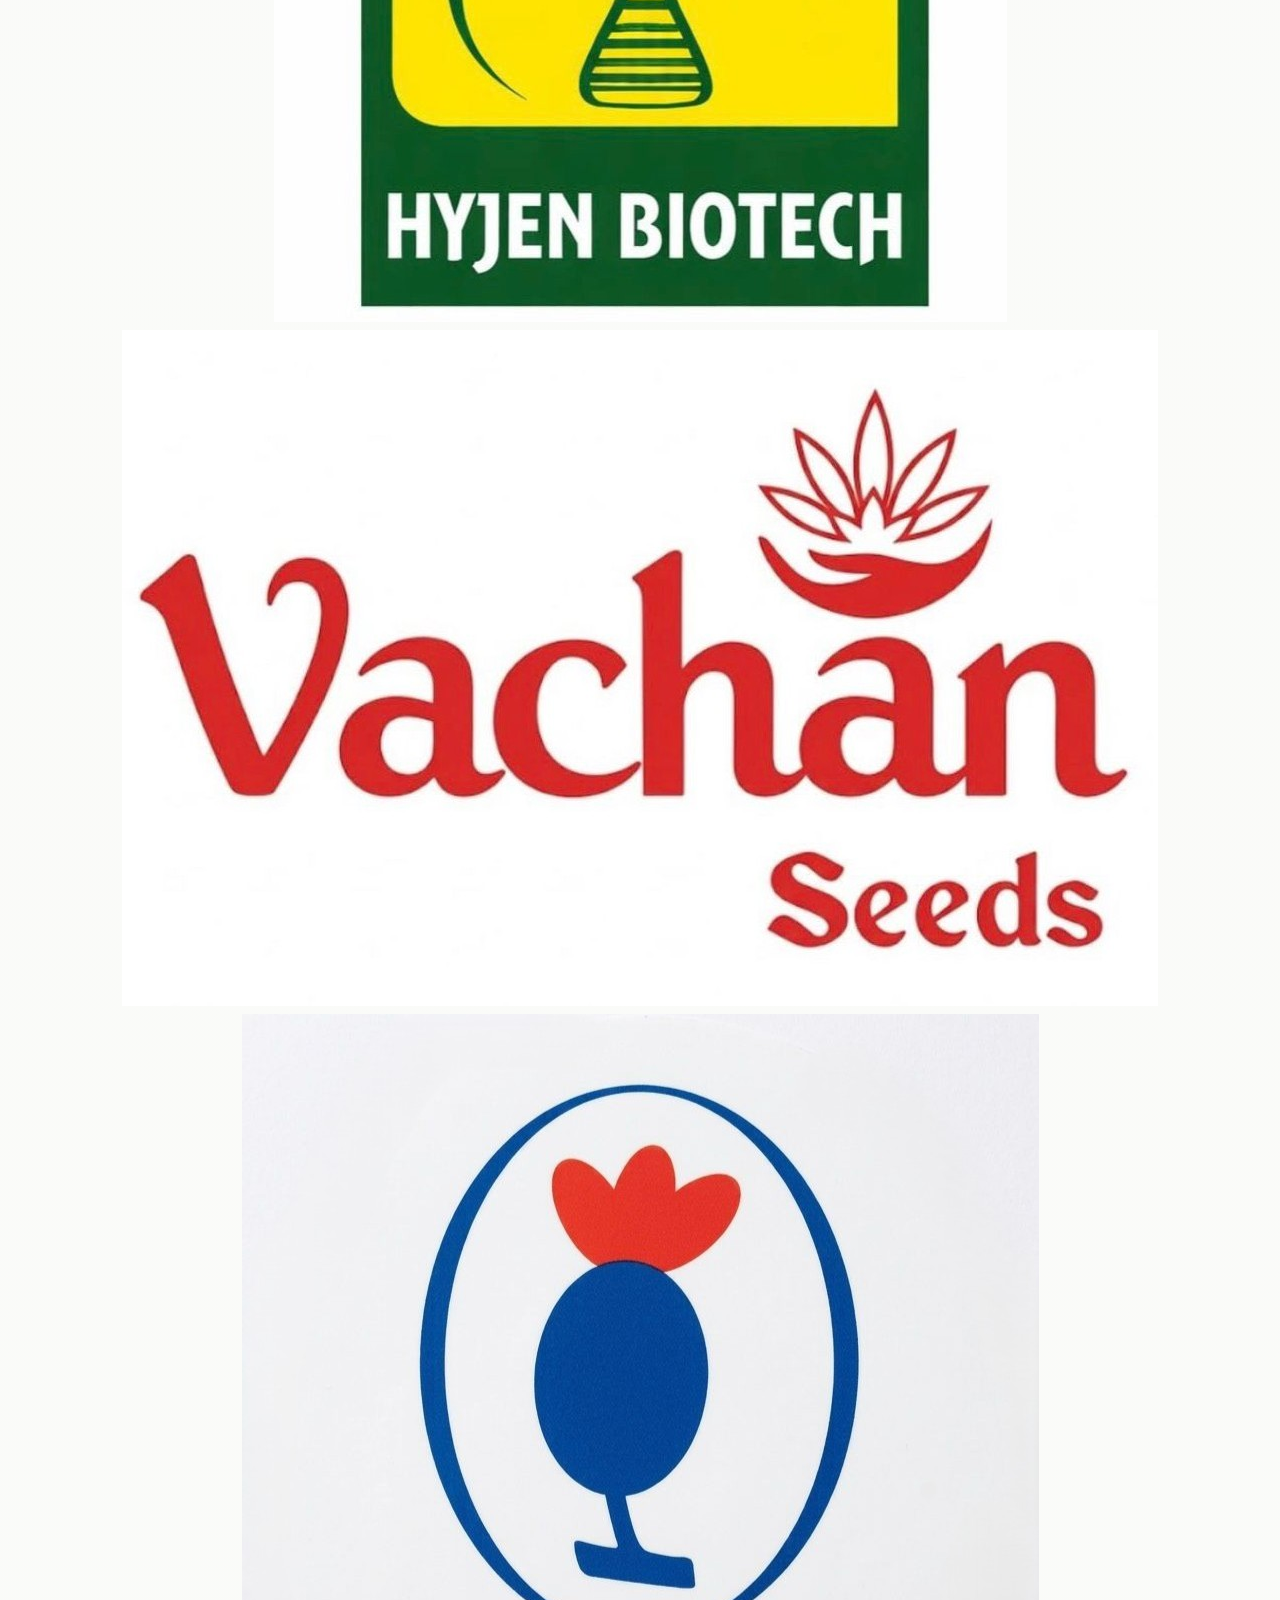
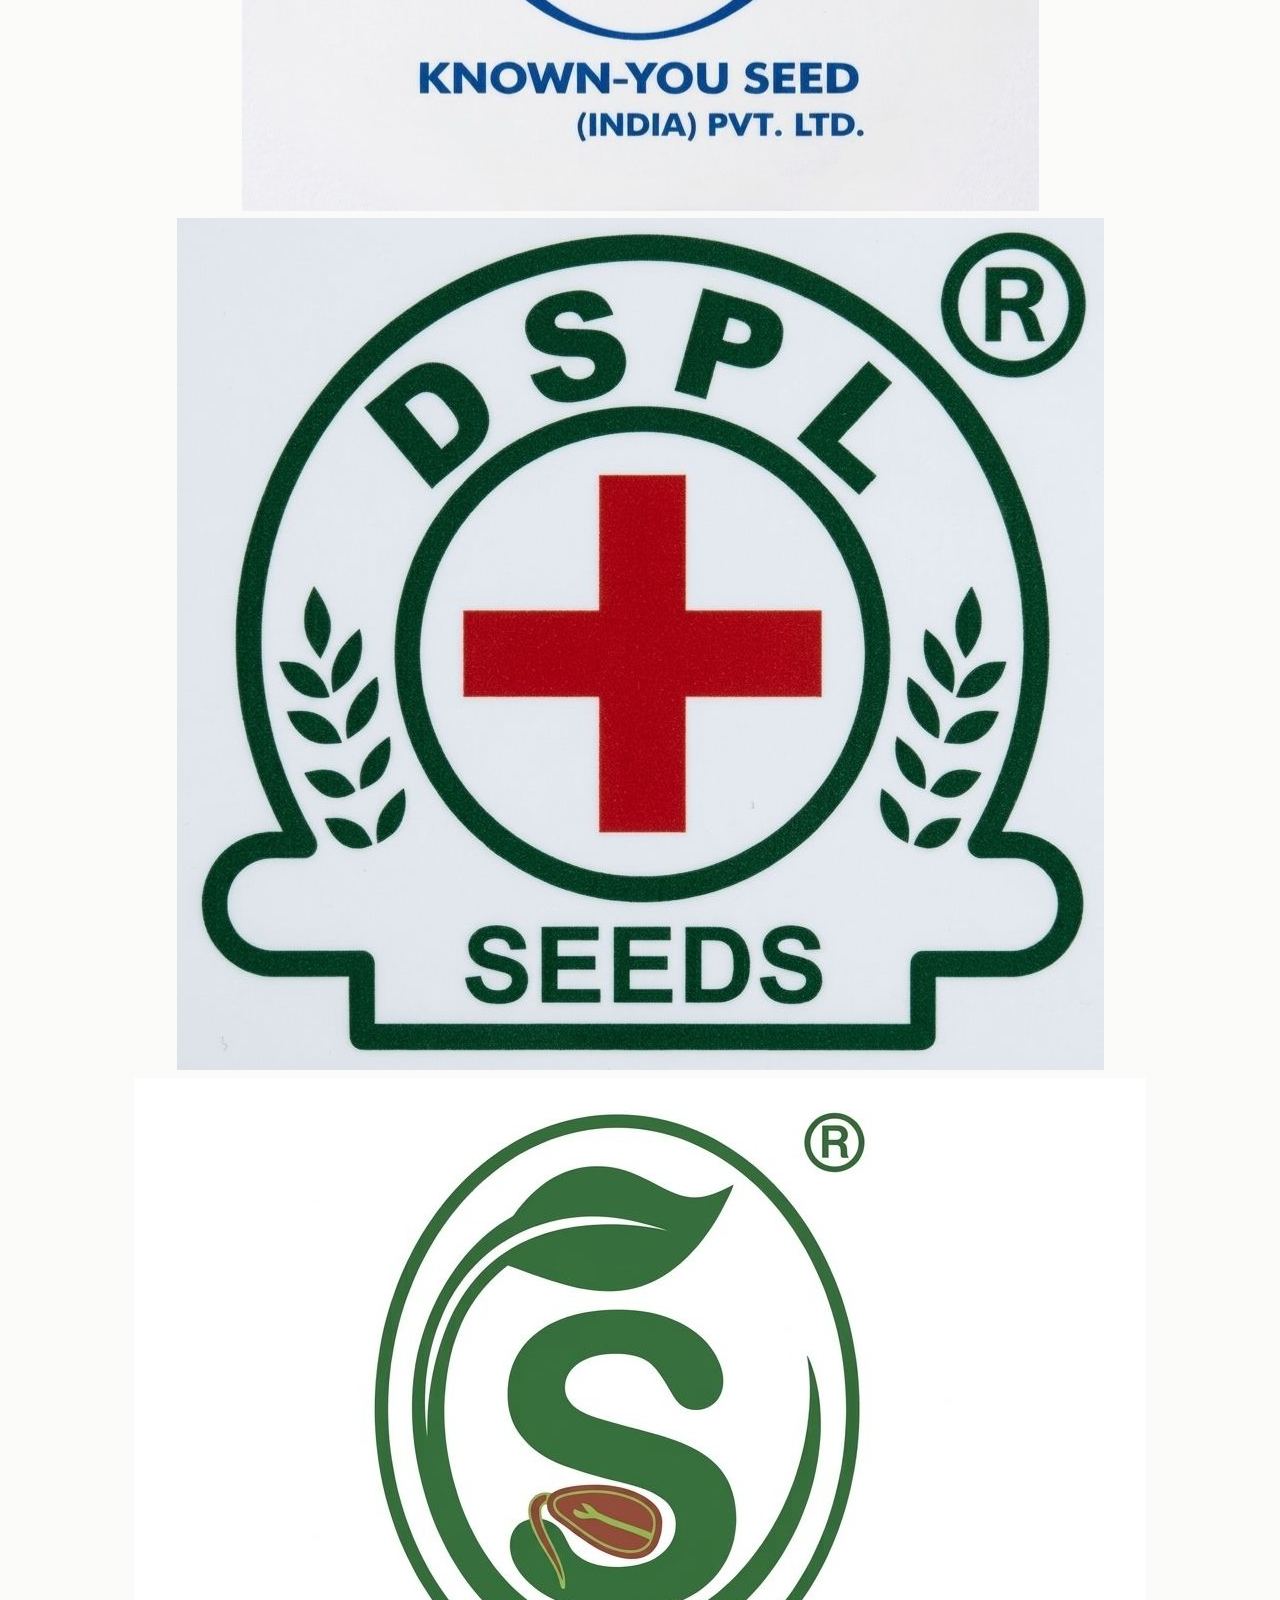
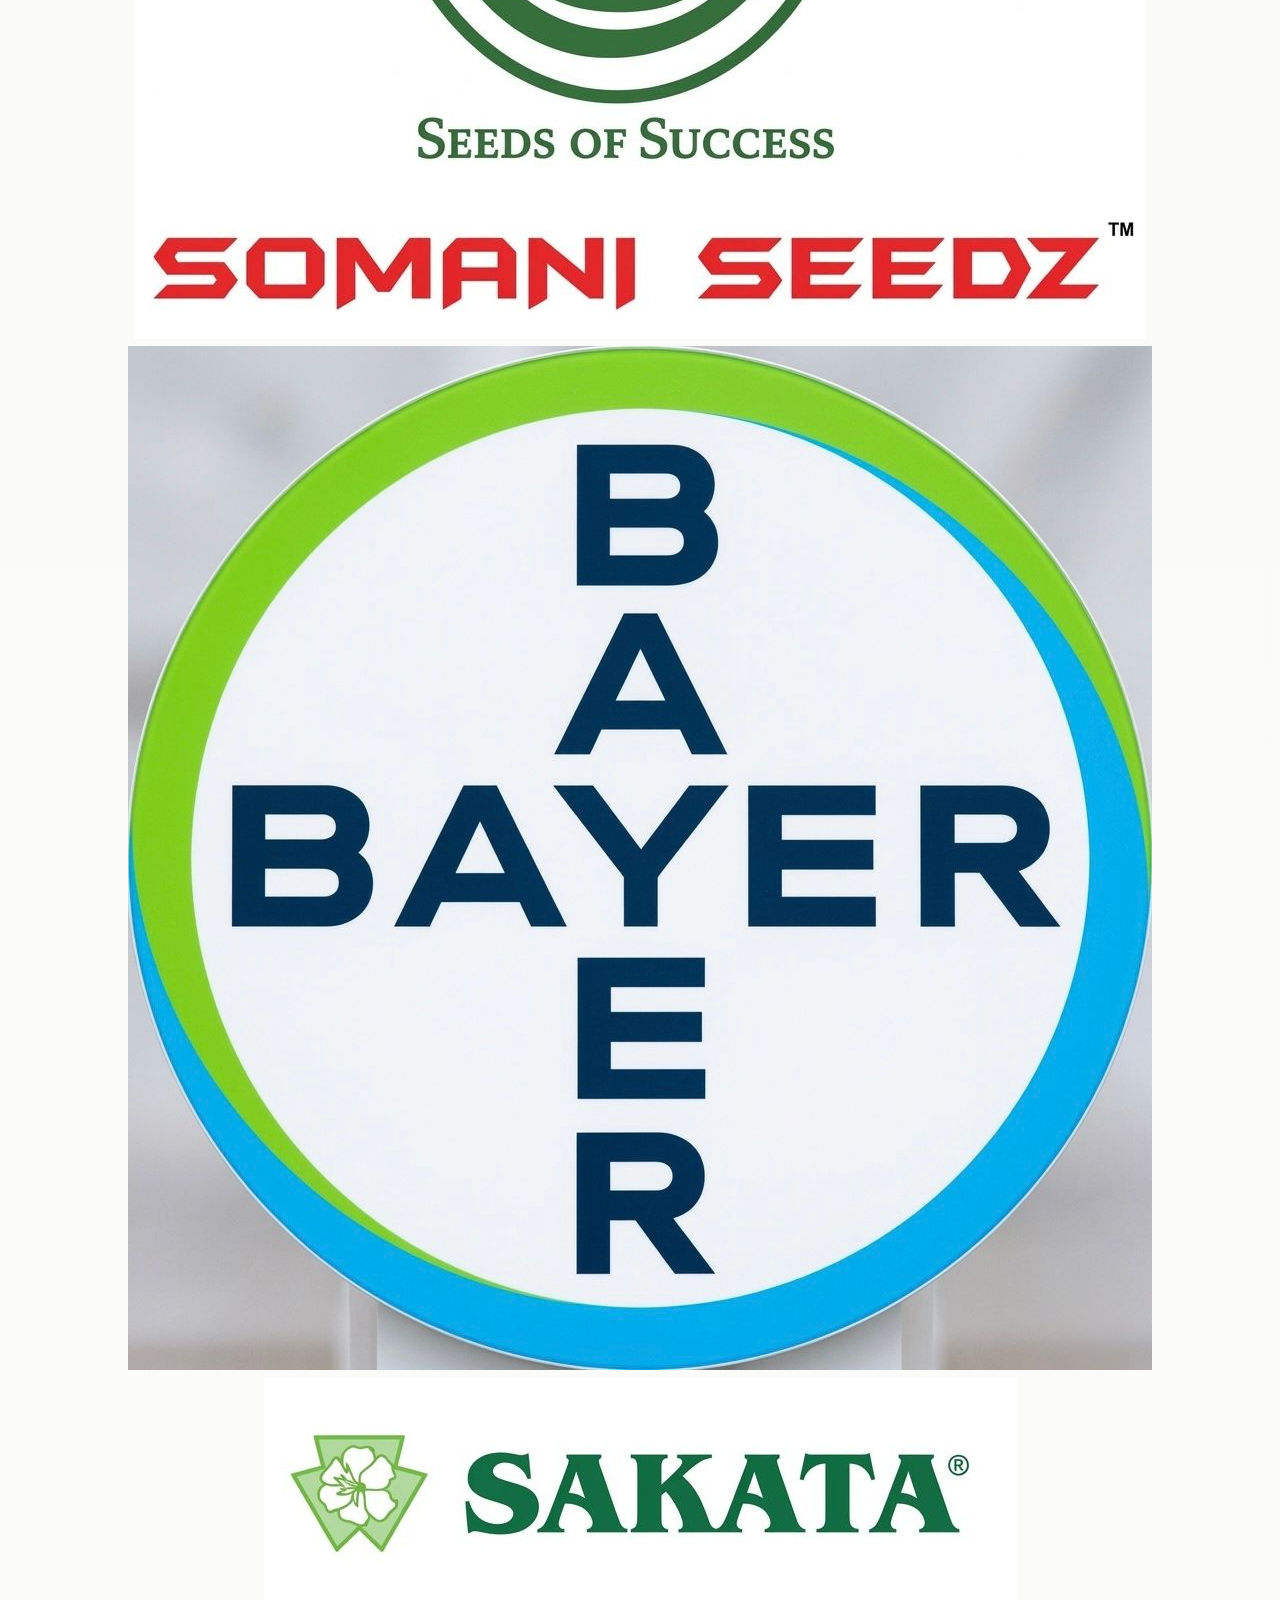
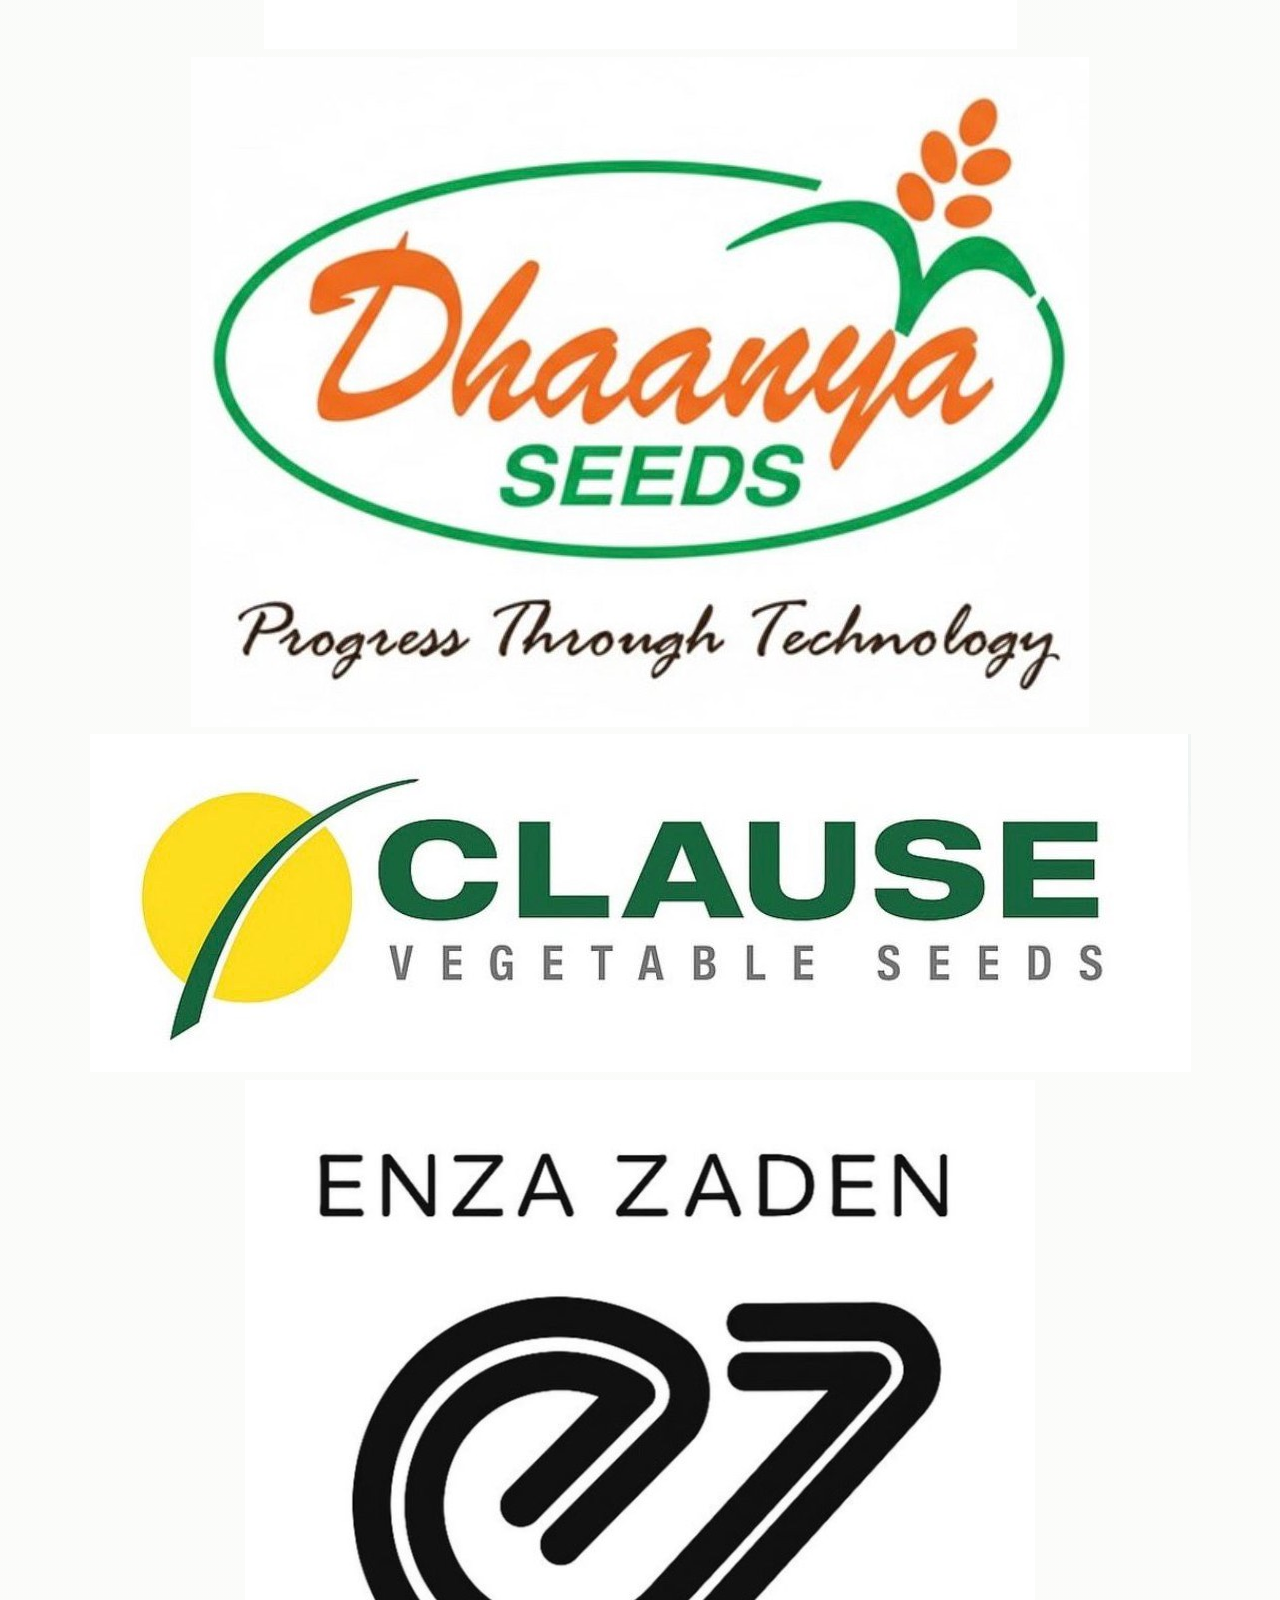
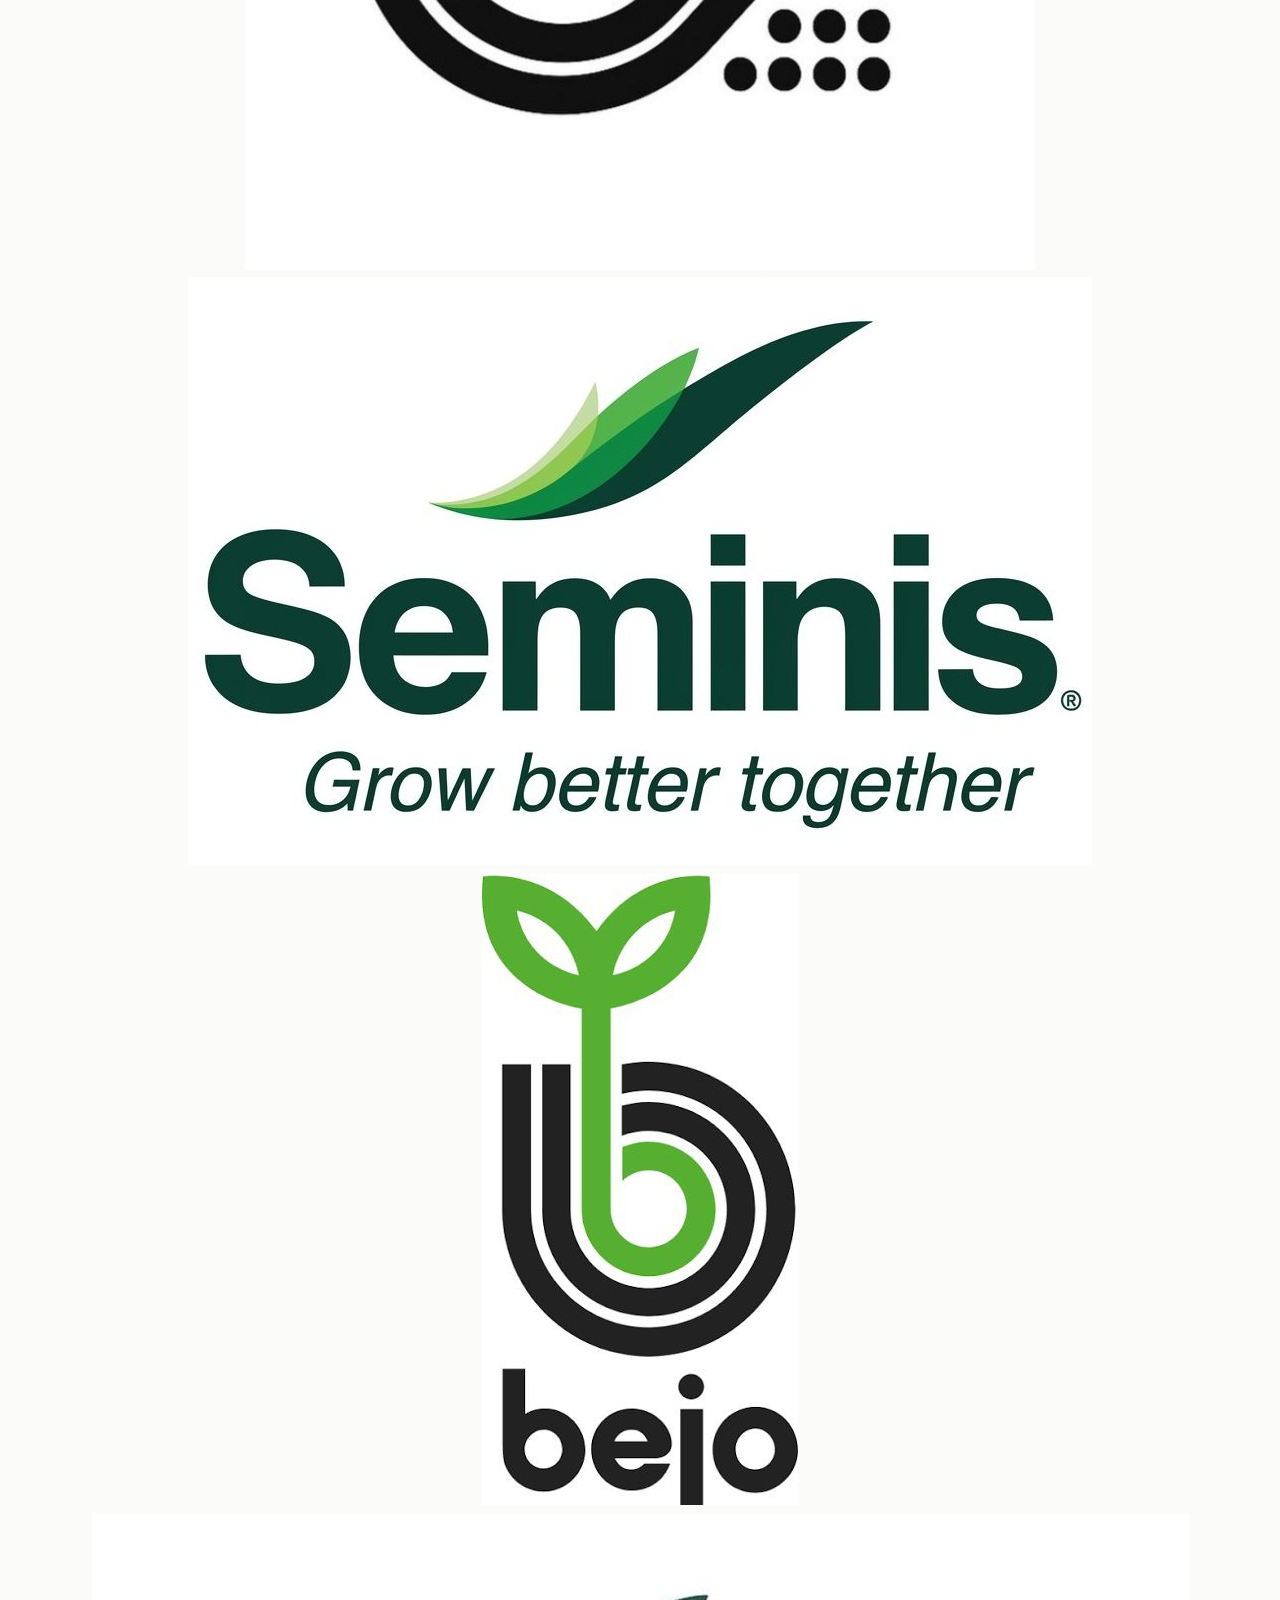
==== commit 7d9676c7: "Add files via upload" ====
--- a/index.html
+++ b/index.html
@@ -1,230 +1,317 @@
-<!DOCTYPE html>
-<html lang="en" data-default-lang="en">
-<head>
-  <meta charset="UTF-8">
-  <meta name="viewport" content="width=device-width, initial-scale=1.0">
-  <title>Bharat Seeds | Where Farmers Trust</title>
-  <link rel="icon" href="minefavicon.svg" type="image/svg+xml">
-  <link rel="stylesheet" href="assets/css/style.css">
-  <link rel="stylesheet" href="https://cdnjs.cloudflare.com/ajax/libs/font-awesome/6.5.0/css/all.min.css">
-</head>
-<body>
-
-  <header>
-  <div class="logo">BHARAT SEEDS</div>
-
-  <div class="header-right">
-    <select id="languageSelect" class="language-select" aria-label="Language selector">
-      <option value="en">EN</option>
-      <option value="hi">हिंदी</option>
-      <option value="pa">ਪੰਜਾਬੀ</option>
-    </select>
-
-    <button class="menu-toggle" id="menuToggle" aria-label="Toggle navigation" aria-expanded="false">
-      <i class="fas fa-bars"></i>
-    </button>
-  </div>
-
-  <nav id="navbar">
-    <a href="#" data-en="Home" data-hi="होम" data-pa="ਹੋਮ">Home</a>
-    <a href="#about" data-en="About" data-hi="परिचय" data-pa="ਬਾਰੇ">About</a>
-    <a href="#products" data-en="Products" data-hi="उत्पाद" data-pa="ਉਤਪਾਦ">Products</a>
-    <a href="#contact" data-en="Contact" data-hi="संपर्क" data-pa="ਸੰਪਰਕ">Contact</a>
-  </nav>
-</header>
-
-  <section class="hero">
-    <div class="hero-content">
-      <h1 data-en="WHERE FARMERS TRUST" data-hi="जहां किसान भरोसा करते हैं" data-pa="ਜਿੱਥੇ ਕਿਸਾਨ ਭਰੋਸਾ ਕਰਦੇ ਹਨ">
-        WHERE FARMERS TRUST
-      </h1>
-      <p data-en="Premium Quality Hybrid Vegetable Seeds" data-hi="उच्च गुणवत्ता वाले हाइब्रिड सब्ज़ी बीज" data-pa="ਉੱਚ ਗੁਣਵੱਤਾ ਵਾਲੇ ਹਾਈਬ੍ਰਿਡ ਸਬਜ਼ੀ ਬੀਜ">
-        Premium Quality Hybrid Vegetable Seeds
-      </p>
-      <a href="products.html" class="btn" data-en="Explore Products" data-hi="उत्पाद देखें" data-pa="ਉਤਪਾਦ ਵੇਖੋ">
-        Explore Products
-      </a>
-    </div>
-  </section>
-
-  <section class="section" id="about">
-    <h2 class="section-title" data-en="About Bharat Seeds" data-hi="भरत सीड्स के बारे में" data-pa="ਭਾਰਤ ਸੀਡਜ਼ ਬਾਰੇ">
-      About Bharat Seeds
-    </h2>
-
-    <div class="about">
-      <img src="assets/images/bharatseedslogo.jpeg" alt="Bharat Seeds logo">
-
-      <div>
-        <h3 data-en="Trusted Seeds for Better Harvest" data-hi="बेहतर उपज के लिए विश्वसनीय बीज" data-pa="ਵਧੀਆ ਉਪਜ ਲਈ ਭਰੋਸੇਮੰਦ ਬੀਜ">
-          Trusted Seeds for Better Harvest
-        </h3>
-
-        <p data-en="Bharat Seeds provides high-quality hybrid vegetable seeds designed for better yield, disease resistance, and strong crop performance across India."
-           data-hi="भरत सीड्स उच्च गुणवत्ता वाले हाइब्रिड सब्ज़ी बीज प्रदान करता है, जो बेहतर उपज, रोग प्रतिरोध और मजबूत फसल प्रदर्शन के लिए बनाए गए हैं।"
-           data-pa="ਭਾਰਤ ਸੀਡਜ਼ ਉੱਚ ਗੁਣਵੱਤਾ ਵਾਲੇ ਹਾਈਬ੍ਰਿਡ ਸਬਜ਼ੀ ਬੀਜ ਪ੍ਰਦਾਨ ਕਰਦਾ ਹੈ, ਜੋ ਵਧੀਆ ਉਪਜ, ਬਿਮਾਰੀ ਪ੍ਰਤੀਰੋਧ ਅਤੇ ਮਜ਼ਬੂਤ ਫਸਲੀ ਪ੍ਰਦਰਸ਼ਨ ਲਈ ਬਣਾਏ ਗਏ ਹਨ।">
-          Bharat Seeds provides high-quality hybrid vegetable seeds designed for better yield, disease resistance, and strong crop performance across India.
-        </p>
-
-        <p data-en="We partner with farmers, distributors, and agricultural experts to deliver trusted seed solutions for sustainable farming."
-           data-hi="हम किसानों, वितरकों और कृषि विशेषज्ञों के साथ मिलकर टिकाऊ खेती के लिए भरोसेमंद बीज समाधान उपलब्ध कराते हैं।"
-           data-pa="ਅਸੀਂ ਕਿਸਾਨਾਂ, ਡਿਸਟ੍ਰੀਬਿਊਟਰਾਂ ਅਤੇ ਖੇਤੀਬਾੜੀ ਵਿਸ਼ੇਸ਼ਗਿਆਂ ਨਾਲ ਮਿਲ ਕੇ ਟਿਕਾਊ ਖੇਤੀ ਲਈ ਭਰੋਸੇਮੰਦ ਬੀਜ ਹੱਲ ਪ੍ਰਦਾਨ ਕਰਦੇ ਹਾਂ।">
-          We partner with farmers, distributors, and agricultural experts to deliver trusted seed solutions for sustainable farming.
-        </p>
-      </div>
-    </div>
-  </section>
-
-  <section class="section" id="products">
-    <h2 class="section-title" data-en="Our Categories" data-hi="हमारी श्रेणियाँ" data-pa="ਸਾਡੀਆਂ ਸ਼੍ਰੇਣੀਆਂ">
-      Our Categories
-    </h2>
-
-    <div class="products">
-      <a href="products.html?category=leafy" class="card category-card">
-        <img src="assets/images/categories/1.jpg" alt="Leafy Vegetables">
-        <h3 data-en="Leafy Vegetables" data-hi="पत्तेदार सब्जियाँ" data-pa="ਪੱਤੇਦਾਰ ਸਬਜ਼ੀਆਂ">Leafy Vegetables</h3>
-        <p data-en="Fenugreek, Coriander, Amaranthus, Lettuce" data-hi="मेथी, धनिया, चौलाई, लेट्यूस" data-pa="ਮੇਥੀ, ਧਨੀਆ, ਚੌਲਾਈ, ਲੈਟਸ">
-          Fenugreek, Coriander, Amaranthus, Lettuce
-        </p>
-      </a>
-
-      <a href="products.html?category=solanaceous" class="card category-card">
-        <img src="assets/images/categories/2.jpg" alt="Solanaceous Crops">
-        <h3 data-en="Solanaceous Crops" data-hi="सोलनैशियस फसलें" data-pa="ਸੋਲਨੇਸ਼ੀਅਸ ਫਸਲਾਂ">Solanaceous Crops</h3>
-        <p data-en="Brinjal, Chilli, Capsicum" data-hi="बैंगन, मिर्च, शिमला मिर्च" data-pa="ਬੈਂਗਣ, ਮਿਰਚ, ਸ਼ਿਮਲਾ ਮਿਰਚ">
-          Brinjal, Chilli, Capsicum
-        </p>
-      </a>
-
-      <a href="products.html?category=gourds" class="card category-card">
-        <img src="assets/images/categories/3.jpg" alt="Gourds">
-        <h3 data-en="Gourds" data-hi="लौकी वर्ग की फसलें" data-pa="ਲੌਕੀ ਵਰਗ ਦੀਆਂ ਫਸਲਾਂ">Gourds</h3>
-        <p data-en="Bitter Gourd, Ridge Gourd, Sponge Gourd" data-hi="करेला, तोरी, तुरई" data-pa="ਕਰੇਲਾ, ਤੋਰੀ, ਤੁਰੀ">
-          Bitter Gourd, Ridge Gourd, Sponge Gourd
-        </p>
-      </a>
-
-      <a href="products.html?category=cucurbits" class="card category-card">
-        <img src="assets/images/categories/4.jpg" alt="Cucurbits">
-        <h3 data-en="Cucurbits" data-hi="कद्दूवर्गीय फसलें" data-pa="ਕੱਦੂਵਰਗੀ ਫਸਲਾਂ">Cucurbits</h3>
-        <p data-en="Cucumber and related varieties" data-hi="खीरा और संबंधित किस्में" data-pa="ਖੀਰਾ ਅਤੇ ਸੰਬੰਧਿਤ ਕਿਸਮਾਂ">
-          Cucumber and related varieties
-        </p>
-      </a>
-
-      <a href="products.html?category=pod" class="card category-card">
-        <img src="assets/images/categories/5.jpg" alt="Pod Vegetables">
-        <h3 data-en="Pod Vegetables" data-hi="फलीदार सब्जियाँ" data-pa="ਫਲੀਦਾਰ ਸਬਜ਼ੀਆਂ">Pod Vegetables</h3>
-        <p data-en="Okra and similar varieties" data-hi="भिंडी और समान किस्में" data-pa="ਭਿੰਡੀ ਅਤੇ ਸਮਾਨ ਕਿਸਮਾਂ">
-          Okra and similar varieties
-        </p>
-      </a>
-    </div>
-  </section>
-
-  <section class="partners-section">
-    <h2 class="section-title" data-en="Our Partners" data-hi="हमारे साझेदार" data-pa="ਸਾਡੇ ਸਾਥੀ">
-      Our Partners
-    </h2>
-
-    <div class="partners-grid" id="partnersGrid">
-      <img src="assets/images/partners/1.jpeg" class="partner-logo" alt="Partner logo 1">
-      <img src="assets/images/partners/2.jpeg" class="partner-logo" alt="Partner logo 2">
-      <img src="assets/images/partners/3.jpeg" class="partner-logo" alt="Partner logo 3">
-      <img src="assets/images/partners/4.jpeg" class="partner-logo" alt="Partner logo 4">
-      <img src="assets/images/partners/5.jpeg" class="partner-logo" alt="Partner logo 5">
-      <img src="assets/images/partners/6.jpeg" class="partner-logo" alt="Partner logo 6">
-
-      <img src="assets/images/partners/7.jpeg" class="partner-logo hidden-partner" alt="Partner logo 7">
-      <img src="assets/images/partners/8.jpeg" class="partner-logo hidden-partner" alt="Partner logo 8">
-      <img src="assets/images/partners/9.jpeg" class="partner-logo hidden-partner" alt="Partner logo 9">
-      <img src="assets/images/partners/10.jpeg" class="partner-logo hidden-partner" alt="Partner logo 10">
-      <img src="assets/images/partners/11.jpeg" class="partner-logo hidden-partner" alt="Partner logo 11">
-      <img src="assets/images/partners/12.jpeg" class="partner-logo hidden-partner" alt="Partner logo 12">
-      <img src="assets/images/partners/13.jpeg" class="partner-logo hidden-partner" alt="Partner logo 13">
-      <img src="assets/images/partners/14.jpeg" class="partner-logo hidden-partner" alt="Partner logo 14">
-      <img src="assets/images/partners/15.jpeg" class="partner-logo hidden-partner" alt="Partner logo 15">
-      <img src="assets/images/partners/16.jpeg" class="partner-logo hidden-partner" alt="Partner logo 16">
-      <img src="assets/images/partners/17.jpeg" class="partner-logo hidden-partner" alt="Partner logo 17">
-      <img src="assets/images/partners/18.jpeg" class="partner-logo hidden-partner" alt="Partner logo 18">
-      <img src="assets/images/partners/19.jpeg" class="partner-logo hidden-partner" alt="Partner logo 19">
-      <img src="assets/images/partners/20.jpeg" class="partner-logo hidden-partner" alt="Partner logo 20">
-      <img src="assets/images/partners/21.jpeg" class="partner-logo hidden-partner" alt="Partner logo 21">
-      <img src="assets/images/partners/22.jpeg" class="partner-logo hidden-partner" alt="Partner logo 22">
-      <img src="assets/images/partners/23.jpeg" class="partner-logo hidden-partner" alt="Partner logo 23">
-      <img src="assets/images/partners/24.jpeg" class="partner-logo hidden-partner" alt="Partner logo 24">
-      <img src="assets/images/partners/25.jpeg" class="partner-logo hidden-partner" alt="Partner logo 25">
-      <img src="assets/images/partners/26.jpeg" class="partner-logo hidden-partner" alt="Partner logo 26">
-      <img src="assets/images/partners/27.jpeg" class="partner-logo hidden-partner" alt="Partner logo 27">
-      <img src="assets/images/partners/28.jpeg" class="partner-logo hidden-partner" alt="Partner logo 28">
-    </div>
-
-    <button class="view-btn" onclick="togglePartners()" id="viewBtn" type="button" data-en="View All" data-hi="सभी देखें" data-pa="ਸਾਰੇ ਵੇਖੋ">
-      View All
-    </button>
-  </section>
-
-  <section class="contact" id="contact">
-    <h2 class="section-title" data-en="Contact Us" data-hi="संपर्क करें" data-pa="ਸੰਪਰਕ ਕਰੋ">
-      Contact Us
-    </h2>
-
-    <p>
-      <span data-en="Email:" data-hi="ईमेल:" data-pa="ਈਮੇਲ:">Email:</span>
-      <a href="mailto:Bharatseeds@gmail.com">Bharatseeds@gmail.com</a>
-    </p>
-
-    <p>
-      <span data-en="Phone:" data-hi="फोन:" data-pa="ਫੋਨ:">Phone:</span>
-      <a href="tel:+919876910382">+91 98769 10382</a>
-    </p>
-
-    <p>
-      <a href="https://www.google.com/maps?q=95,+Luv-kush+Market,+Bus+Stand,+Patiala,+Punjab+147001,+India" target="_blank" rel="noopener noreferrer"
-         data-en="95, Luv-kush Market, Bus Stand, Patiala, Punjab 147001, India"
-         data-hi="95, लव-कुश मार्केट, बस स्टैंड, पटियाला, पंजाब 147001, भारत"
-         data-pa="95, ਲਵ-ਕੁਸ਼ ਮਾਰਕੀਟ, ਬਸ ਸਟੈਂਡ, ਪਟਿਆਲਾ, ਪੰਜਾਬ 147001, ਭਾਰਤ">
-        95, Luv-kush Market, Bus Stand, Patiala, Punjab 147001, India
-      </a>
-    </p>
-
-    <div class="map-container">
-      <iframe
-        src="https://www.google.com/maps/embed?pb=!1m18!1m12!1m3!1d2813.1446462136223!2d76.40226665324055!3d30.338452761924554!2m3!1f0!2f0!3f0!3m2!1i1024!2i768!4f13.1!3m3!1m2!1s0x391028f3098c396d%3A0x86d84044a77a9594!2sBharat%20Seeds!5e0!3m2!1sen!2sin!4v1775980598095!5m2!1sen!2sin"
-        width="800"
-        height="300"
-        style="border:0;"
-        allowfullscreen=""
-        loading="lazy"
-        referrerpolicy="no-referrer-when-downgrade">
-      </iframe>
-    </div>
-  </section>
-
-  <footer>
-    <p data-en="GSTIN: 03AAJFB7450Q1Z3" data-hi="जीएसटीआईएन: 03AAJFB7450Q1Z3" data-pa="ਜੀਐਸਟੀਈਐਨ: 03AAJFB7450Q1Z3">GSTIN: 03AAJFB7450Q1Z3</p>
-    <p data-en="Bharat Seeds | Since 1993" data-hi="भरत सीड्स | 1993 से" data-pa="ਭਾਰਤ ਸੀਡਜ਼ | 1993 ਤੋਂ">Bharat Seeds | Since 1993</p>
-  </footer>
-
-  <div class="social-icons">
-    <a href="https://wa.me/919876910382" target="_blank" rel="noopener noreferrer" class="whatsapp" aria-label="WhatsApp">
-      <i class="fab fa-whatsapp"></i>
-    </a>
-
-    <a href="https://www.facebook.com/share/1JHaWWN5nT/?mibextid=wwXIfr" target="_blank" rel="noopener noreferrer" class="facebook" aria-label="Facebook">
-      <i class="fab fa-facebook-f"></i>
-    </a>
-
-    <a href="https://www.youtube.com/@bharatseedspatiala" target="_blank" rel="noopener noreferrer" class="youtube" aria-label="YouTube">
-      <i class="fab fa-youtube"></i>
-    </a>
-
-    <a href="https://www.instagram.com/bharat_seeds_patiala?igsh=MXJlamliZmdmdXNpZQ==" target="_blank" rel="noopener noreferrer" class="instagram" aria-label="Instagram">
-      <i class="fab fa-instagram"></i>
-    </a>
-  </div>
-
-  <script src="assets/js/script.js"></script>
-</body>
-</html>+<!DOCTYPE html>
+<html lang="en" data-default-lang="en">
+<head>
+  <meta charset="UTF-8">
+  <meta name="viewport" content="width=device-width, initial-scale=1.0">
+  <title>Bharat Seeds | Where Farmers Trust</title>
+  <meta name="description" content="Premium quality hybrid vegetable seeds for Indian farmers. Trusted since 1993.">
+  <link rel="icon" href="minefavicon.svg" type="image/svg+xml">
+  <link rel="stylesheet" href="assets/css/style.css">
+  <link rel="stylesheet" href="https://cdnjs.cloudflare.com/ajax/libs/font-awesome/6.5.0/css/all.min.css">
+</head>
+<body>
+
+  <!-- ── HEADER ─────────────────────────────────── -->
+  <header id="siteHeader">
+    <a href="index.html" class="header-brand">
+      <img src="minefavicon.svg" alt="Bharat Seeds Logo" class="header-logo-img" type="image/svg+xml">
+      <div class="logo">BHARAT SEEDS</div>
+    </a>
+
+    <nav id="navbar">
+      <a href="#" data-en="Home" data-hi="होम" data-pa="ਹੋਮ">Home</a>
+      <a href="#about" data-en="About" data-hi="परिचय" data-pa="ਬਾਰੇ">About</a>
+      <a href="#products" data-en="Products" data-hi="उत्पाद" data-pa="ਉਤਪਾਦ">Products</a>
+      <a href="#contact" data-en="Contact" data-hi="संपर्क" data-pa="ਸੰਪਰਕ">Contact</a>
+    </nav>
+
+    <div class="header-right">
+      <div class="lang-wrap">
+        <i class="fas fa-globe lang-globe"></i>
+        <select id="languageSelect" class="language-select" aria-label="Language selector">
+          <option value="en">EN</option>
+          <option value="hi">हिंदी</option>
+          <option value="pa">ਪੰਜਾਬੀ</option>
+        </select>
+        <i class="fas fa-chevron-down lang-chevron"></i>
+      </div>
+      <button class="menu-toggle" id="menuToggle" aria-label="Toggle navigation" aria-expanded="false">
+        <i class="fas fa-bars"></i>
+      </button>
+    </div>
+  </header>
+
+  <!-- ── HERO ───────────────────────────────────── -->
+  <section class="hero">
+    <div class="hero-bg" id="heroBg"></div>
+
+    <div class="hero-content">
+      <span class="hero-tag" data-en="Trusted Since 1993" data-hi="1993 से विश्वसनीय" data-pa="1993 ਤੋਂ ਭਰੋਸੇਮੰਦ">
+        Trusted Since 1993
+      </span>
+
+      <h1 data-en="WHERE FARMERS TRUST" data-hi="जहां किसान भरोसा करते हैं" data-pa="ਜਿੱਥੇ ਕਿਸਾਨ ਭਰੋਸਾ ਕਰਦੇ ਹਨ">
+        WHERE FARMERS TRUST
+      </h1>
+
+      <p data-en="Premium Quality Hybrid Vegetable Seeds for a Better Harvest"
+         data-hi="बेहतर उपज के लिए उच्च गुणवत्ता वाले हाइब्रिड सब्ज़ी बीज"
+         data-pa="ਵਧੀਆ ਉਪਜ ਲਈ ਉੱਚ ਗੁਣਵੱਤਾ ਵਾਲੇ ਹਾਈਬ੍ਰਿਡ ਸਬਜ਼ੀ ਬੀਜ">
+        Premium Quality Hybrid Vegetable Seeds for a Better Harvest
+      </p>
+
+      <div class="hero-actions">
+        <a href="products.html" class="btn-primary" data-en="Explore Products" data-hi="उत्पाद देखें" data-pa="ਉਤਪਾਦ ਵੇਖੋ">
+          Explore Products
+        </a>
+      </div>
+    </div>
+  </section>
+
+  <!-- ── STATS BAR ───────────────────────────────── -->
+  <div class="stats-bar">
+    <div class="stat-item">
+      <span class="stat-number" data-target="30" data-suffix="+">0+</span>
+      <span class="stat-label" data-en="Years of Trust" data-hi="वर्षों का भरोसा" data-pa="ਸਾਲਾਂ ਦਾ ਭਰੋਸਾ">Years of Trust</span>
+    </div>
+    <div class="stat-item">
+      <span class="stat-number" data-target="5000" data-suffix="+">0+</span>
+      <span class="stat-label" data-en="Customers Served" data-hi="ग्राहक सेवित" data-pa="ਗਾਹਕ ਸੇਵਿਤ">Customers Served</span>
+    </div>
+    <div class="stat-item">
+      <span class="stat-number" data-target="28" data-suffix="+">0+</span>
+      <span class="stat-label" data-en="Trusted Partners" data-hi="विश्वसनीय साझेदार" data-pa="ਭਰੋਸੇਮੰਦ ਸਾਥੀ">Trusted Partners</span>
+    </div>
+  </div>
+
+  <!-- ── ABOUT ───────────────────────────────────── -->
+  <section class="section" id="about">
+    <span class="section-eyebrow reveal" data-en="Our Story" data-hi="हमारी कहानी" data-pa="ਸਾਡੀ ਕਹਾਣੀ">Our Story</span>
+    <h2 class="section-title reveal reveal-delay-1"
+        data-en="About Bharat Seeds"
+        data-hi="भरत सीड्स के बारे में"
+        data-pa="ਭਾਰਤ ਸੀਡਜ਼ ਬਾਰੇ">
+      About Bharat Seeds
+    </h2>
+
+    <div class="about-grid">
+      <div class="about-image-wrap reveal">
+        <img src="assets/images/bharatseedslogo.jpeg" alt="Bharat Seeds Logo">
+        <div class="about-badge">
+          <span class="badge-num">1993</span>
+          <span class="badge-text">Est.</span>
+        </div>
+      </div>
+
+      <div class="about-content reveal reveal-delay-2">
+        <h3 data-en="Trusted Seeds for Better Harvest"
+            data-hi="बेहतर उपज के लिए विश्वसनीय बीज"
+            data-pa="ਵਧੀਆ ਉਪਜ ਲਈ ਭਰੋਸੇਮੰਦ ਬੀਜ">
+          Trusted Seeds for Better Harvest
+        </h3>
+
+        <p data-en="Since 1993, Bharat Seeds has been serving the farming community with trust and dedication. Founded in Patiala, Punjab, by a family deeply connected to agriculture, the journey started with a small-scale seed business built on generations of farming knowledge and experience."
+           data-hi="1993 से, भरत सीड्स विश्वास और समर्पण के साथ किसान समुदाय की सेवा कर रहा है। पटियाला, पंजाब में कृषि से गहरे जुड़े एक परिवार द्वारा स्थापित, यह यात्रा पीढ़ियों के खेती के ज्ञान और अनुभव पर आधारित एक छोटे बीज व्यवसाय से शुरू हुई।"
+           data-pa="1993 ਤੋਂ, ਭਾਰਤ ਸੀਡਜ਼ ਵਿਸ਼ਵਾਸ ਅਤੇ ਸਮਰਪਣ ਨਾਲ ਕਿਸਾਨ ਭਾਈਚਾਰੇ ਦੀ ਸੇਵਾ ਕਰ ਰਿਹਾ ਹੈ। ਪਟਿਆਲਾ, ਪੰਜਾਬ ਵਿੱਚ ਖੇਤੀਬਾੜੀ ਨਾਲ ਡੂੰਘੇ ਜੁੜੇ ਇੱਕ ਪਰਿਵਾਰ ਦੁਆਰਾ ਸਥਾਪਿਤ, ਇਹ ਯਾਤਰਾ ਪੀੜ੍ਹੀਆਂ ਦੇ ਖੇਤੀ ਗਿਆਨ ਅਤੇ ਅਨੁਭਵ 'ਤੇ ਆਧਾਰਿਤ ਇੱਕ ਛੋਟੇ ਬੀਜ ਕਾਰੋਬਾਰ ਤੋਂ ਸ਼ੁਰੂ ਹੋਈ।">
+          Since 1993, Bharat Seeds has been serving the farming community with trust and dedication. Founded in Patiala, Punjab, by a family deeply connected to agriculture, the journey started with a small-scale seed business built on generations of farming knowledge and experience.
+        </p>
+
+        <p data-en="By staying closely connected with farmers over the years, we understood the changing needs of modern agriculture and expanded Bharat Seeds into a farmer-oriented company focused on providing quality seeds, farming products, and reliable agricultural solutions."
+           data-hi="वर्षों से किसानों के साथ घनिष्ठ संपर्क बनाए रखते हुए, हमने आधुनिक कृषि की बदलती जरूरतों को समझा और भरत सीड्स को गुणवत्तापूर्ण बीज, कृषि उत्पाद और विश्वसनीय कृषि समाधान उपलब्ध कराने पर केंद्रित एक किसान-उन्मुख कंपनी के रूप में विकसित किया।"
+           data-pa="ਸਾਲਾਂ ਦੌਰਾਨ ਕਿਸਾਨਾਂ ਨਾਲ ਨੇੜਿਓਂ ਜੁੜੇ ਰਹਿ ਕੇ, ਅਸੀਂ ਆਧੁਨਿਕ ਖੇਤੀਬਾੜੀ ਦੀਆਂ ਬਦਲਦੀਆਂ ਲੋੜਾਂ ਨੂੰ ਸਮਝਿਆ ਅਤੇ ਭਾਰਤ ਸੀਡਜ਼ ਨੂੰ ਗੁਣਵੱਤਾ ਵਾਲੇ ਬੀਜ, ਖੇਤੀ ਉਤਪਾਦ ਅਤੇ ਭਰੋਸੇਮੰਦ ਖੇਤੀ ਹੱਲ ਦੇਣ 'ਤੇ ਕੇਂਦ੍ਰਿਤ ਕਿਸਾਨ-ਅਨੁਕੂਲ ਕੰਪਨੀ ਵਿੱਚ ਵਿਸਤਾਰ ਕੀਤਾ।">
+          By staying closely connected with farmers over the years, we understood the changing needs of modern agriculture and expanded Bharat Seeds into a farmer-oriented company focused on providing quality seeds, farming products, and reliable agricultural solutions.
+        </p>
+      </div>
+    </div>
+  </section>
+
+  <!-- ── CATEGORIES ──────────────────────────────── -->
+  <section class="section section-alt" id="products">
+    <span class="section-eyebrow reveal" data-en="What We Offer" data-hi="हम क्या प्रदान करते हैं" data-pa="ਅਸੀਂ ਕੀ ਪੇਸ਼ ਕਰਦੇ ਹਾਂ">What We Offer</span>
+    <h2 class="section-title reveal reveal-delay-1"
+        data-en="Our Categories"
+        data-hi="हमारी श्रेणियाँ"
+        data-pa="ਸਾਡੀਆਂ ਸ਼੍ਰੇਣੀਆਂ">
+      Our Categories
+    </h2>
+
+    <div class="products" id="categoryGrid">
+      <a href="products.html?category=vegetable" class="card category-card reveal reveal-delay-1">
+        <div class="card-img-wrap">
+          <img src="assets/images/categories/1.png" alt="Vegetable &amp; Fruit Seeds">
+        </div>
+        <div class="card-body">
+          <h3 data-en="Vegetable &amp; Fruit Seeds" data-hi="सब्जी और फल के बीज" data-pa="ਸਬਜ਼ੀ ਅਤੇ ਫਲ ਦੇ ਬੀਜ">Vegetable &amp; Fruit Seeds</h3>
+        </div>
+      </a>
+
+      <a href="products.html?category=field" class="card category-card reveal reveal-delay-2">
+        <div class="card-img-wrap">
+          <img src="assets/images/categories/2.png" alt="Field Crop Seeds">
+        </div>
+        <div class="card-body">
+          <h3 data-en="Field Crop Seeds" data-hi="खेत फसल बीज" data-pa="ਖੇਤ ਫਸਲ ਬੀਜ">Field Crop Seeds</h3>
+        </div>
+      </a>
+
+      <a href="products.html?category=tools" class="card category-card reveal reveal-delay-3">
+        <div class="card-img-wrap">
+          <img src="assets/images/categories/3.png" alt="Gardening &amp; Farming Tools">
+        </div>
+        <div class="card-body">
+          <h3 data-en="Gardening &amp; Farming Tools" data-hi="बागवानी और खेती के उपकरण" data-pa="ਬਾਗਬਾਨੀ ਅਤੇ ਖੇਤੀ ਸੰਦ">Gardening &amp; Farming Tools</h3>
+        </div>
+      </a>
+
+      <a href="products.html?category=mulching" class="card category-card reveal reveal-delay-3">
+        <div class="card-img-wrap">
+          <img src="assets/images/categories/4.png" alt="Mulching &amp; Nursery Supplies">
+        </div>
+        <div class="card-body">
+          <h3 data-en="Mulching &amp; Nursery Supplies" data-hi="मल्चिंग और नर्सरी सामग्री" data-pa="ਮਲਚਿੰਗ ਅਤੇ ਨਰਸਰੀ ਸਮੱਗਰੀ">Mulching &amp; Nursery Supplies</h3>
+        </div>
+      </a>
+
+      <a href="products.html?category=sprayers" class="card category-card reveal reveal-delay-4">
+        <div class="card-img-wrap">
+          <img src="assets/images/categories/5.png" alt="Sprayers &amp; Watering Tools">
+        </div>
+        <div class="card-body">
+          <h3 data-en="Sprayers &amp; Watering Tools" data-hi="स्प्रेयर और सिंचाई उपकरण" data-pa="ਸਪ੍ਰੇਅਰ ਅਤੇ ਸਿੰਚਾਈ ਸੰਦ">Sprayers &amp; Watering Tools</h3>
+        </div>
+      </a>
+    </div>
+  </section>
+
+  <!-- ── PARTNERS MARQUEE ────────────────────────── -->
+  <section class="partners-section">
+    <span class="section-eyebrow reveal" data-en="We Work With" data-hi="हम इनके साथ काम करते हैं" data-pa="ਅਸੀਂ ਇਹਨਾਂ ਨਾਲ ਕੰਮ ਕਰਦੇ ਹਾਂ">We Work With</span>
+    <h2 class="section-title reveal reveal-delay-1"
+        data-en="Our Partners"
+        data-hi="हमारे साझेदार"
+        data-pa="ਸਾਡੇ ਸਾਥੀ">
+      Our Partners
+    </h2>
+
+    <div class="marquee-container">
+      <div class="marquee-track">
+        <div class="marquee-item"><img src="assets/images/partners/1.jpeg" alt="Partner 1"></div>
+        <div class="marquee-item"><img src="assets/images/partners/2.jpeg" alt="Partner 2"></div>
+        <div class="marquee-item"><img src="assets/images/partners/3.jpeg" alt="Partner 3"></div>
+        <div class="marquee-item"><img src="assets/images/partners/4.jpeg" alt="Partner 4"></div>
+        <div class="marquee-item"><img src="assets/images/partners/5.jpeg" alt="Partner 5"></div>
+        <div class="marquee-item"><img src="assets/images/partners/6.jpeg" alt="Partner 6"></div>
+        <div class="marquee-item"><img src="assets/images/partners/7.jpeg" alt="Partner 7"></div>
+        <div class="marquee-item"><img src="assets/images/partners/8.jpeg" alt="Partner 8"></div>
+        <div class="marquee-item"><img src="assets/images/partners/9.jpeg" alt="Partner 9"></div>
+        <div class="marquee-item"><img src="assets/images/partners/10.jpeg" alt="Partner 10"></div>
+        <div class="marquee-item"><img src="assets/images/partners/11.jpeg" alt="Partner 11"></div>
+        <div class="marquee-item"><img src="assets/images/partners/12.jpeg" alt="Partner 12"></div>
+        <div class="marquee-item"><img src="assets/images/partners/13.jpeg" alt="Partner 13"></div>
+        <div class="marquee-item"><img src="assets/images/partners/14.jpeg" alt="Partner 14"></div>
+        <div class="marquee-item"><img src="assets/images/partners/15.jpeg" alt="Partner 15"></div>
+        <div class="marquee-item"><img src="assets/images/partners/16.jpeg" alt="Partner 16"></div>
+        <div class="marquee-item"><img src="assets/images/partners/17.jpeg" alt="Partner 17"></div>
+        <div class="marquee-item"><img src="assets/images/partners/18.jpeg" alt="Partner 18"></div>
+        <div class="marquee-item"><img src="assets/images/partners/19.jpeg" alt="Partner 19"></div>
+        <div class="marquee-item"><img src="assets/images/partners/20.jpeg" alt="Partner 20"></div>
+        <div class="marquee-item"><img src="assets/images/partners/21.jpeg" alt="Partner 21"></div>
+        <div class="marquee-item"><img src="assets/images/partners/22.jpeg" alt="Partner 22"></div>
+        <div class="marquee-item"><img src="assets/images/partners/23.jpeg" alt="Partner 23"></div>
+        <div class="marquee-item"><img src="assets/images/partners/24.jpeg" alt="Partner 24"></div>
+        <div class="marquee-item"><img src="assets/images/partners/25.jpeg" alt="Partner 25"></div>
+        <div class="marquee-item"><img src="assets/images/partners/26.jpeg" alt="Partner 26"></div>
+        <div class="marquee-item"><img src="assets/images/partners/27.jpeg" alt="Partner 27"></div>
+        <div class="marquee-item"><img src="assets/images/partners/28.jpeg" alt="Partner 28"></div>
+        <!-- Duplicate for seamless loop -->
+        <div class="marquee-item"><img src="assets/images/partners/1.jpeg" alt="Partner 1"></div>
+        <div class="marquee-item"><img src="assets/images/partners/2.jpeg" alt="Partner 2"></div>
+        <div class="marquee-item"><img src="assets/images/partners/3.jpeg" alt="Partner 3"></div>
+        <div class="marquee-item"><img src="assets/images/partners/4.jpeg" alt="Partner 4"></div>
+        <div class="marquee-item"><img src="assets/images/partners/5.jpeg" alt="Partner 5"></div>
+        <div class="marquee-item"><img src="assets/images/partners/6.jpeg" alt="Partner 6"></div>
+        <div class="marquee-item"><img src="assets/images/partners/7.jpeg" alt="Partner 7"></div>
+        <div class="marquee-item"><img src="assets/images/partners/8.jpeg" alt="Partner 8"></div>
+        <div class="marquee-item"><img src="assets/images/partners/9.jpeg" alt="Partner 9"></div>
+        <div class="marquee-item"><img src="assets/images/partners/10.jpeg" alt="Partner 10"></div>
+        <div class="marquee-item"><img src="assets/images/partners/11.jpeg" alt="Partner 11"></div>
+        <div class="marquee-item"><img src="assets/images/partners/12.jpeg" alt="Partner 12"></div>
+        <div class="marquee-item"><img src="assets/images/partners/13.jpeg" alt="Partner 13"></div>
+        <div class="marquee-item"><img src="assets/images/partners/14.jpeg" alt="Partner 14"></div>
+        <div class="marquee-item"><img src="assets/images/partners/15.jpeg" alt="Partner 15"></div>
+        <div class="marquee-item"><img src="assets/images/partners/16.jpeg" alt="Partner 16"></div>
+        <div class="marquee-item"><img src="assets/images/partners/17.jpeg" alt="Partner 17"></div>
+        <div class="marquee-item"><img src="assets/images/partners/18.jpeg" alt="Partner 18"></div>
+        <div class="marquee-item"><img src="assets/images/partners/19.jpeg" alt="Partner 19"></div>
+        <div class="marquee-item"><img src="assets/images/partners/20.jpeg" alt="Partner 20"></div>
+        <div class="marquee-item"><img src="assets/images/partners/21.jpeg" alt="Partner 21"></div>
+        <div class="marquee-item"><img src="assets/images/partners/22.jpeg" alt="Partner 22"></div>
+        <div class="marquee-item"><img src="assets/images/partners/23.jpeg" alt="Partner 23"></div>
+        <div class="marquee-item"><img src="assets/images/partners/24.jpeg" alt="Partner 24"></div>
+        <div class="marquee-item"><img src="assets/images/partners/25.jpeg" alt="Partner 25"></div>
+        <div class="marquee-item"><img src="assets/images/partners/26.jpeg" alt="Partner 26"></div>
+        <div class="marquee-item"><img src="assets/images/partners/27.jpeg" alt="Partner 27"></div>
+        <div class="marquee-item"><img src="assets/images/partners/28.jpeg" alt="Partner 28"></div>
+      </div>
+    </div>
+  </section>
+
+  <!-- ── CONTACT ─────────────────────────────────── -->
+  <section class="contact" id="contact">
+    <span class="section-eyebrow reveal" style="color: rgba(255,255,255,0.45);"
+          data-en="Reach Out" data-hi="संपर्क करें" data-pa="ਸੰਪਰਕ ਕਰੋ">Reach Out</span>
+    <h2 class="section-title reveal reveal-delay-1"
+        data-en="Contact Us" data-hi="संपर्क करें" data-pa="ਸੰਪਰਕ ਕਰੋ">
+      Contact Us
+    </h2>
+
+    <div class="contact-grid">
+      <div class="contact-item reveal reveal-delay-1">
+        <div class="contact-icon"><i class="fas fa-envelope"></i></div>
+        <span class="label" data-en="Email" data-hi="ईमेल" data-pa="ਈਮੇਲ">Email</span>
+        <a href="mailto:Bharatseeds@gmail.com">Bharatseeds@gmail.com</a>
+      </div>
+      <div class="contact-item reveal reveal-delay-2">
+        <div class="contact-icon"><i class="fas fa-phone"></i></div>
+        <span class="label" data-en="Phone" data-hi="फोन" data-pa="ਫੋਨ">Phone</span>
+        <a href="tel:+919876910382">+91 98769 10382</a>
+      </div>
+      <div class="contact-item reveal reveal-delay-3">
+        <div class="contact-icon"><i class="fas fa-map-marker-alt"></i></div>
+        <span class="label" data-en="Address" data-hi="पता" data-pa="ਪਤਾ">Address</span>
+        <a href="https://www.google.com/maps?q=95,+Luv-kush+Market,+Bus+Stand,+Patiala,+Punjab+147001,+India"
+           target="_blank" rel="noopener noreferrer"
+           data-en="95, Luv-kush Market, Bus Stand, Patiala, Punjab 147001"
+           data-hi="95, लव-कुश मार्केट, बस स्टैंड, पटियाला, पंजाब 147001"
+           data-pa="95, ਲਵ-ਕੁਸ਼ ਮਾਰਕੀਟ, ਬਸ ਸਟੈਂਡ, ਪਟਿਆਲਾ, ਪੰਜਾਬ 147001">
+          95, Luv-kush Market, Bus Stand, Patiala, Punjab 147001
+        </a>
+      </div>
+    </div>
+
+    <div class="map-container reveal">
+      <iframe
+        src="https://www.google.com/maps/embed?pb=!1m18!1m12!1m3!1d2813.1446462136223!2d76.40226665324055!3d30.338452761924554!2m3!1f0!2f0!3f0!3m2!1i1024!2i768!4f13.1!3m3!1m2!1s0x391028f3098c396d%3A0x86d84044a77a9594!2sBharat%20Seeds!5e0!3m2!1sen!2sin!4v1775980598095!5m2!1sen!2sin"
+        allowfullscreen="" loading="lazy" referrerpolicy="no-referrer-when-downgrade">
+      </iframe>
+    </div>
+  </section>
+
+  <!-- ── FOOTER ─────────────────────────────────── -->
+  <footer>
+    <p class="footer-brand">BHARAT SEEDS</p>
+    <p data-en="GSTIN: 03AAJFB7450Q1Z3" data-hi="जीएसटीआईएन: 03AAJFB7450Q1Z3" data-pa="ਜੀਐਸਟੀਈਐਨ: 03AAJFB7450Q1Z3">GSTIN: 03AAJFB7450Q1Z3</p>
+    <p data-en="© 2025 Bharat Seeds. Trusted Since 1993." data-hi="© 2025 भरत सीड्स। 1993 से विश्वसनीय।" data-pa="© 2025 ਭਾਰਤ ਸੀਡਜ਼। 1993 ਤੋਂ ਭਰੋਸੇਮੰਦ।">© 2025 Bharat Seeds. Trusted Since 1993.</p>
+  </footer>
+
+  <!-- ── SOCIAL ───────────────────────────────────── -->
+  <div class="social-icons">
+    <a href="https://wa.me/919876910382" target="_blank" rel="noopener noreferrer" class="whatsapp" aria-label="WhatsApp"><i class="fab fa-whatsapp"></i></a>
+    <a href="https://www.facebook.com/share/1JHaWWN5nT/?mibextid=wwXIfr" target="_blank" rel="noopener noreferrer" class="facebook" aria-label="Facebook"><i class="fab fa-facebook-f"></i></a>
+    <a href="https://www.youtube.com/@bharatseedspatiala" target="_blank" rel="noopener noreferrer" class="youtube" aria-label="YouTube"><i class="fab fa-youtube"></i></a>
+    <a href="https://www.instagram.com/bharat_seeds_patiala?igsh=MXJlamliZmdmdXNpZQ==" target="_blank" rel="noopener noreferrer" class="instagram" aria-label="Instagram"><i class="fab fa-instagram"></i></a>
+  </div>
+
+  <script src="assets/js/script.js"></script>
+</body>
+</html>
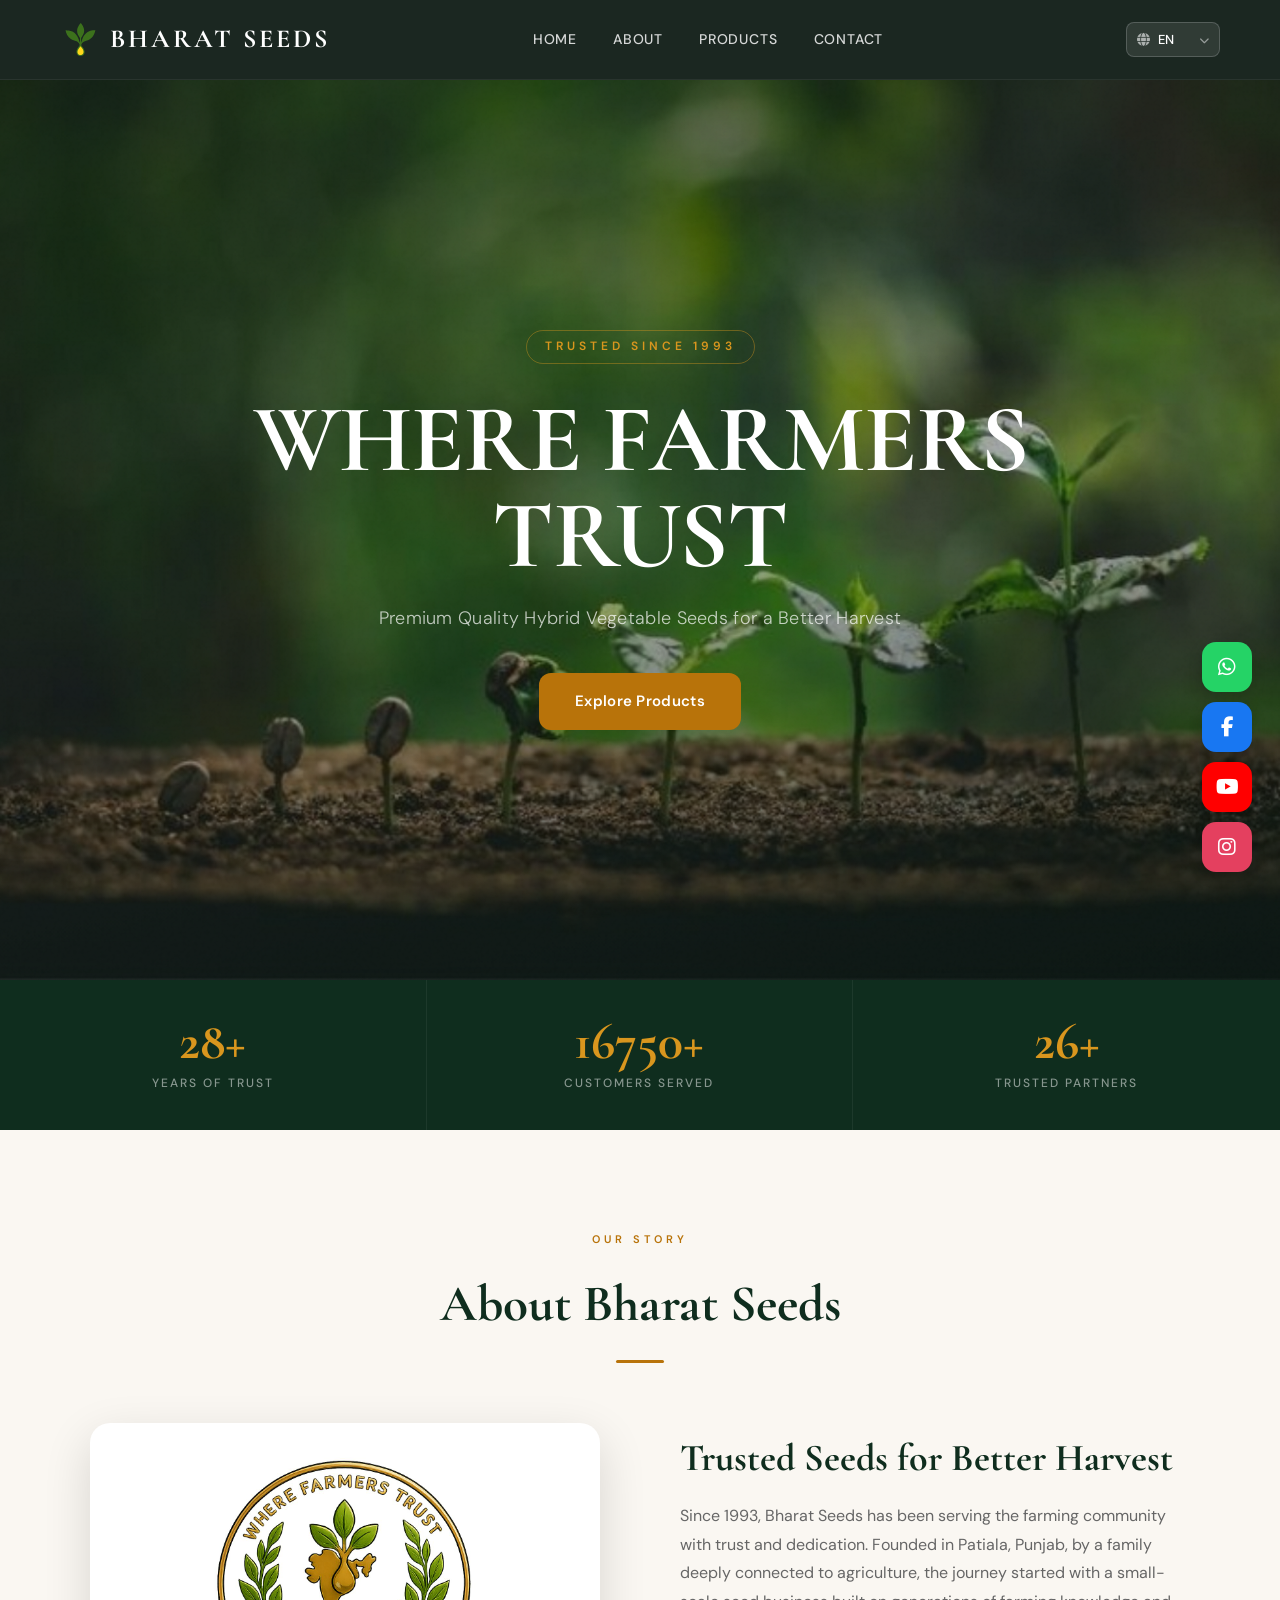
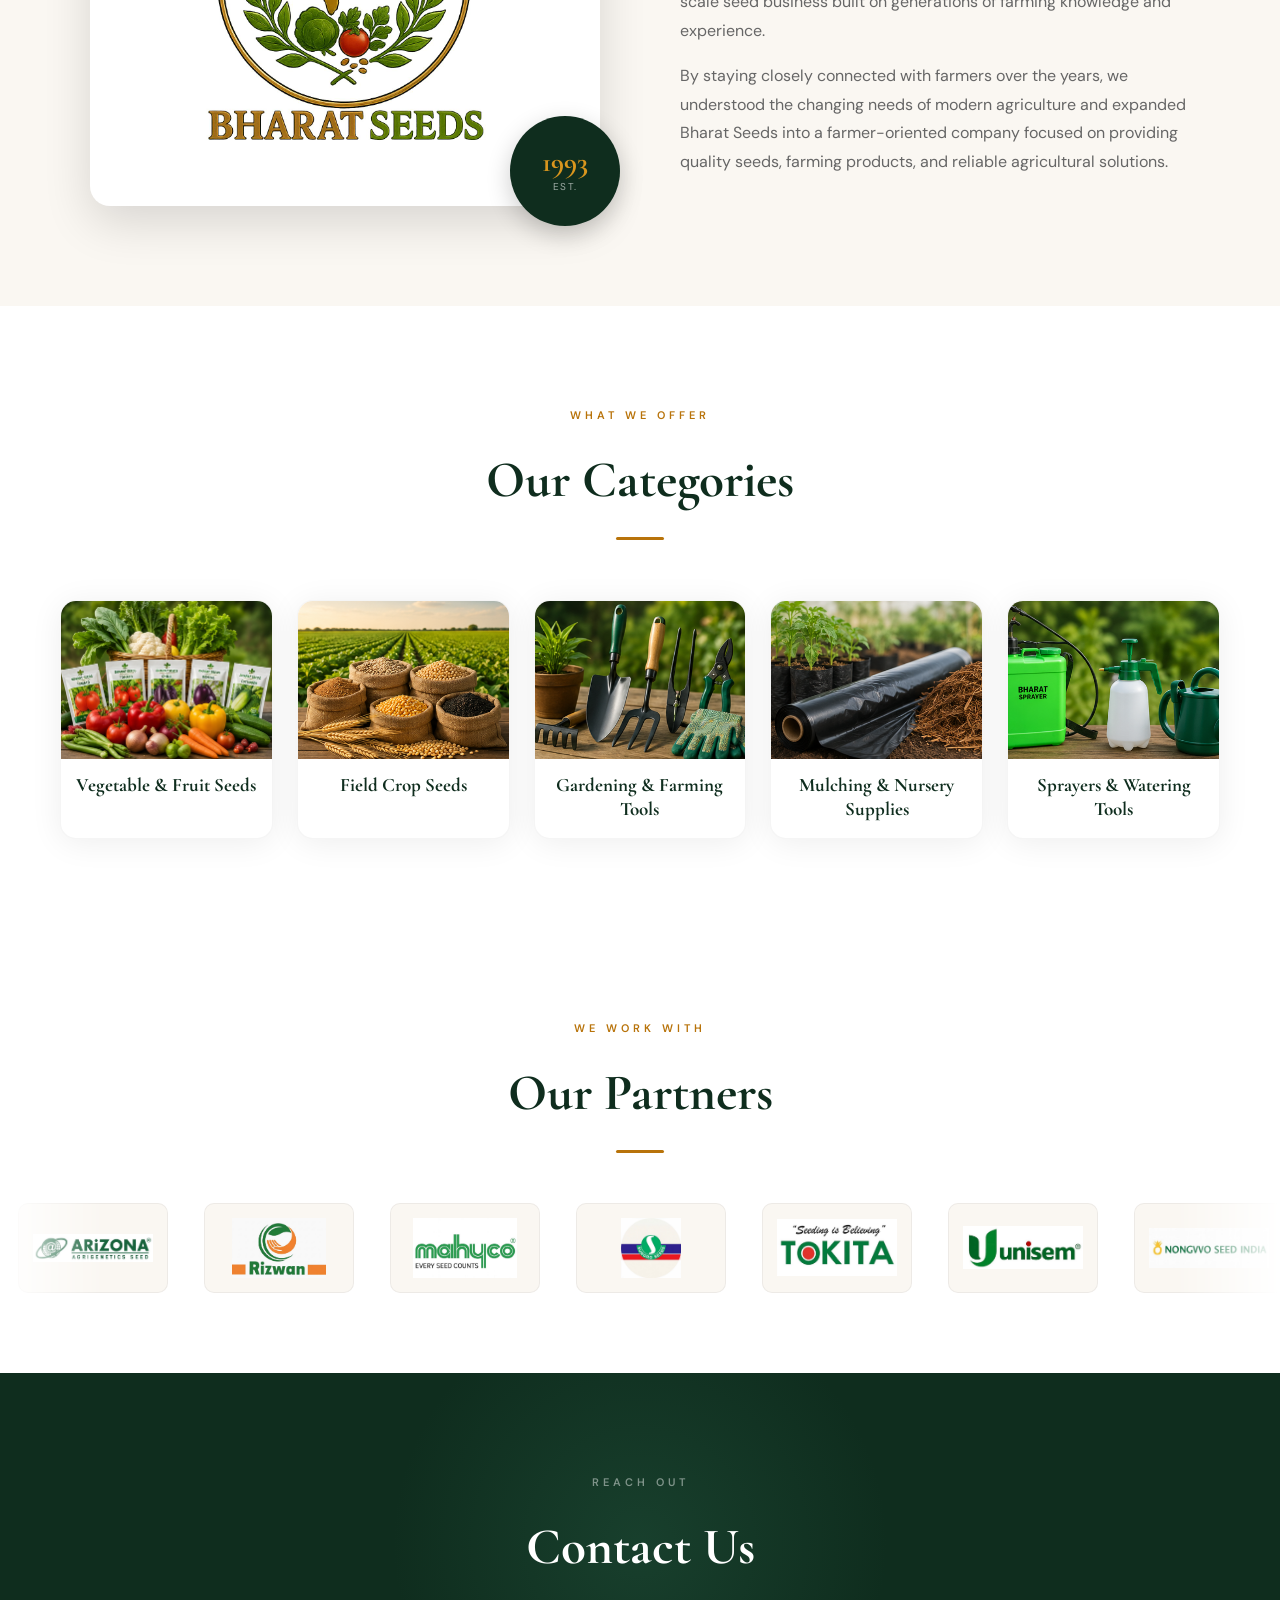
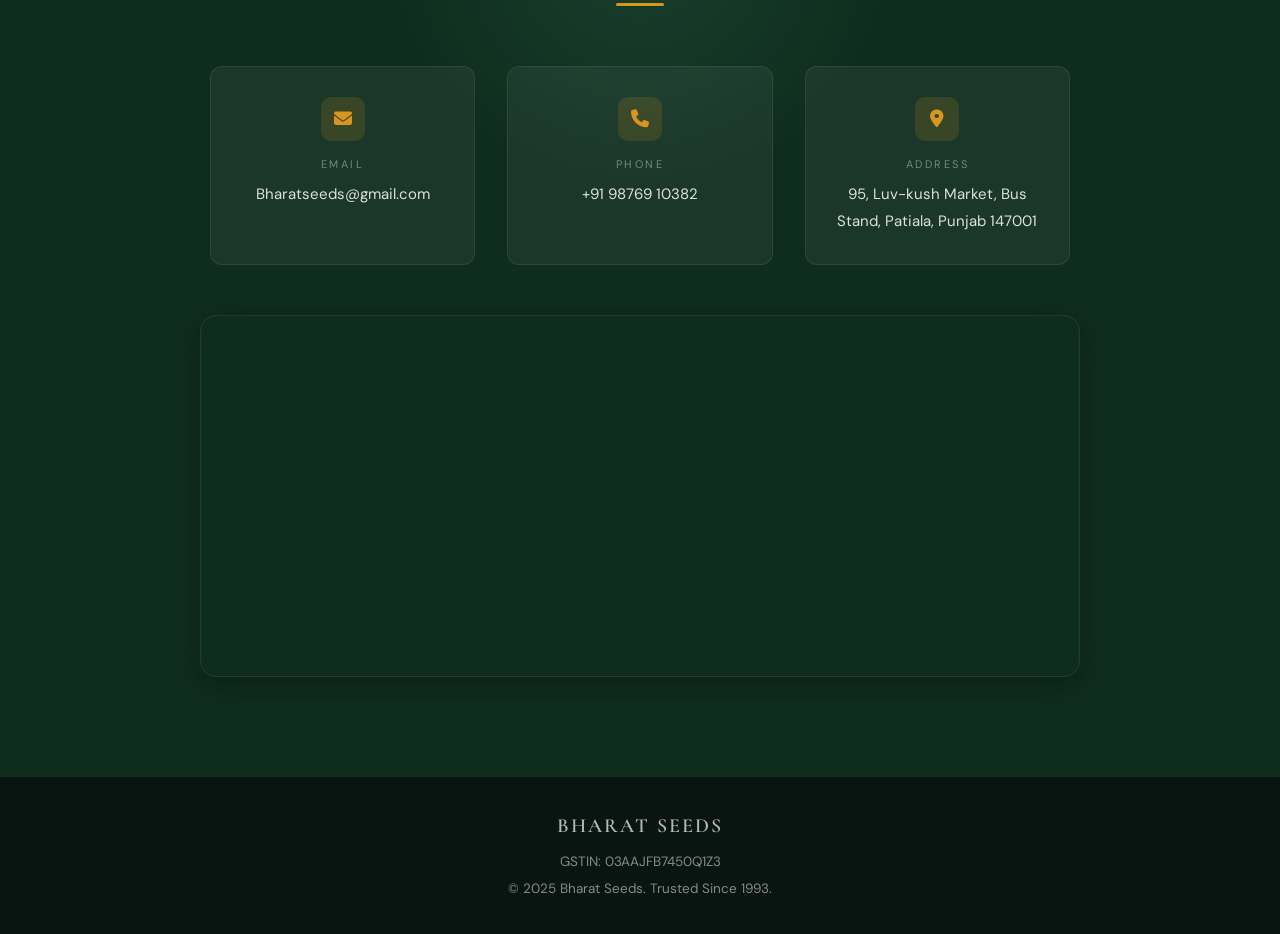
==== commit a36f6b23: "Add files via upload" ====
--- a/index.html
+++ b/index.html
@@ -75,7 +75,7 @@
       <span class="stat-label" data-en="Years of Trust" data-hi="वर्षों का भरोसा" data-pa="ਸਾਲਾਂ ਦਾ ਭਰੋਸਾ">Years of Trust</span>
     </div>
     <div class="stat-item">
-      <span class="stat-number" data-target="5000" data-suffix="+">0+</span>
+      <span class="stat-number" data-target="18000" data-suffix="+">0+</span>
       <span class="stat-label" data-en="Customers Served" data-hi="ग्राहक सेवित" data-pa="ਗਾਹਕ ਸੇਵਿਤ">Customers Served</span>
     </div>
     <div class="stat-item">
--- a/assets/css/style.css
+++ b/assets/css/style.css
@@ -1,5 +1,37 @@
-/* GLOBAL RESET */
-* {
+/* ─────────────────────────────────────────────────
+   BHARAT SEEDS — Modernized Style
+   Aesthetic: Organic Editorial · Earthy Luxury
+   ───────────────────────────────────────────────── */
+
+@import url('https://fonts.googleapis.com/css2?family=Cormorant+Garamond:ital,wght@0,400;0,600;0,700;1,400;1,600&family=DM+Sans:wght@300;400;500;600&display=swap');
+
+/* ── TOKENS ──────────────────────────────────────── */
+:root {
+  --g-darkest: #081510;
+  --g-dark: #0f2d1e;
+  --g-mid: #1a4d32;
+  --g-main: #2d6a4f;
+  --g-light: #40916c;
+  --g-pale: #e9f5ec;
+  --gold: #b8730a;
+  --gold-lt: #d9961e;
+  --amber: #f4a261;
+  --cream: #faf7f2;
+  --cream-dk: #f0e9da;
+  --white: #ffffff;
+  --text: #1a1a1a;
+  --muted: #666;
+  --radius: 12px;
+  --ease: cubic-bezier(0.4, 0, 0.2, 1);
+  --trans: all 0.35s var(--ease);
+  --shadow: 0 4px 32px rgba(0, 0, 0, 0.07);
+  --shadow-lg: 0 16px 48px rgba(0, 0, 0, 0.14);
+}
+
+/* ── RESET ───────────────────────────────────────── */
+*,
+*::before,
+*::after {
   margin: 0;
   padding: 0;
   box-sizing: border-box;
@@ -7,34 +39,93 @@
 
 html {
   scroll-behavior: smooth;
+  font-size: 16px;
 }
 
 body {
-  font-family: Arial, sans-serif;
-  background: #f7f7f7;
-  color: #222;
-  line-height: 1.6;
-  padding-top: 78px;
-}
-
-/* HEADER */
+  font-family: 'DM Sans', sans-serif;
+  background: var(--cream);
+  color: var(--text);
+  line-height: 1.65;
+  padding-top: 80px;
+  overflow-x: hidden;
+}
+
+/* ── SCROLL REVEAL ───────────────────────────────── */
+.reveal {
+  opacity: 0;
+  transform: translateY(36px);
+  transition: opacity 0.7s var(--ease), transform 0.7s var(--ease);
+}
+
+.reveal.visible {
+  opacity: 1;
+  transform: translateY(0);
+}
+
+.reveal-delay-1 {
+  transition-delay: 0.1s;
+}
+
+.reveal-delay-2 {
+  transition-delay: 0.2s;
+}
+
+.reveal-delay-3 {
+  transition-delay: 0.3s;
+}
+
+.reveal-delay-4 {
+  transition-delay: 0.4s;
+}
+
+/* ── HEADER ──────────────────────────────────────── */
 header {
-  background: #2d6a4f;
-  color: #fff;
-  padding: 15px 60px;
-  display: flex;
-  justify-content: space-between;
-  align-items: center;
   position: fixed;
   top: 0;
   left: 0;
   width: 100%;
   z-index: 1000;
+  padding: 0 60px;
+  height: 80px;
+  display: flex;
+  align-items: center;
+  justify-content: space-between;
+  background: rgba(8, 21, 16, 0.92);
+  backdrop-filter: blur(14px);
+  -webkit-backdrop-filter: blur(14px);
+  border-bottom: 1px solid rgba(255, 255, 255, 0.06);
+  transition: var(--trans);
+}
+
+header.scrolled {
+  background: rgba(8, 21, 16, 0.98);
+  box-shadow: 0 2px 24px rgba(0, 0, 0, 0.3);
+}
+
+/* Header brand (logo image + text) */
+.header-brand {
+  display: flex;
+  align-items: center;
+  gap: 10px;
+  text-decoration: none;
+}
+
+.header-logo-img {
+  width: 40px;
+  height: 40px;
+  object-fit: contain;
+  border-radius: 6px;
+  flex-shrink: 0;
 }
 
 .logo {
-  font-size: 28px;
-  font-weight: bold;
+  font-family: 'Cormorant Garamond', serif;
+  font-size: 26px;
+  font-weight: 700;
+  color: var(--white);
+  letter-spacing: 3px;
+  text-transform: uppercase;
 }
 
 .logo-link {
@@ -42,45 +133,97 @@
   color: inherit;
 }
 
+.logo span {
+  color: var(--gold-lt);
+}
+
 nav {
   display: flex;
   align-items: center;
-  gap: 25px;
-  flex-wrap: wrap;
+  gap: 36px;
 }
 
 nav a {
+  color: rgba(255, 255, 255, 0.82);
+  text-decoration: none;
+  font-size: 14px;
+  font-weight: 500;
+  letter-spacing: 0.8px;
+  text-transform: uppercase;
+  position: relative;
+  transition: color 0.25s;
+}
+
+nav a::after {
+  content: '';
+  position: absolute;
+  bottom: -3px;
+  left: 0;
+  width: 0;
+  height: 1.5px;
+  background: var(--gold-lt);
+  transition: width 0.3s var(--ease);
+}
+
+nav a:hover {
   color: #fff;
-  text-decoration: none;
-  font-weight: 600;
-  transition: color 0.25s ease;
-  white-space: nowrap;
-}
-
-nav a:hover {
-  color: #f4a261;
+}
+
+nav a:hover::after {
+  width: 100%;
 }
 
 .header-right {
   display: flex;
   align-items: center;
-  gap: 10px;
-  margin-left: auto;
+  gap: 12px;
+  margin-left: 40px;
+}
+
+/* Language selector wrapper */
+.lang-wrap {
+  position: relative;
+  display: flex;
+  align-items: center;
+  gap: 6px;
+  background: rgba(255, 255, 255, 0.09);
+  border: 1px solid rgba(255, 255, 255, 0.18);
+  border-radius: 8px;
+  padding: 0 10px;
+  cursor: pointer;
+  transition: var(--trans);
+}
+
+.lang-wrap:hover {
+  background: rgba(255, 255, 255, 0.16);
+  border-color: rgba(255, 255, 255, 0.3);
+}
+
+.lang-globe {
+  font-size: 13px;
+  color: rgba(255, 255, 255, 0.6);
+  pointer-events: none;
+}
+
+.lang-chevron {
+  font-size: 10px;
+  color: rgba(255, 255, 255, 0.5);
+  pointer-events: none;
 }
 
 .language-select {
-  background: rgba(255, 255, 255, 0.15);
+  background: transparent;
   color: #fff;
-  border: 1px solid rgba(255, 255, 255, 0.25);
-  border-radius: 6px;
-  padding: 8px 10px;
-  font-size: 14px;
+  border: none;
+  padding: 8px 2px;
+  font-size: 13px;
+  font-weight: 500;
+  font-family: 'DM Sans', sans-serif;
   cursor: pointer;
   outline: none;
-}
-
-.language-select:hover {
-  background: rgba(255, 255, 255, 0.24);
+  -webkit-appearance: none;
+  appearance: none;
+  letter-spacing: 0.3px;
 }
 
 .language-select option {
@@ -88,521 +231,1019 @@
   background: #fff;
 }
 
-/* LANGUAGE SWITCHER */
-.language-switcher {
-  display: flex;
-  gap: 8px;
-  margin-left: 10px;
-  align-items: center;
-}
-
-.language-switcher button {
-  background: rgba(255, 255, 255, 0.15);
-  color: #fff;
-  border: 1px solid rgba(255, 255, 255, 0.25);
-  padding: 6px 10px;
-  border-radius: 6px;
-  cursor: pointer;
-  transition: 0.25s ease;
-  font-size: 14px;
-  line-height: 1;
-}
-
-.language-switcher button:hover {
-  background: rgba(255, 255, 255, 0.28);
-}
-
-.language-switcher button.active-lang {
-  background: #fff;
-  color: #2d6a4f;
-  border-color: #fff;
-}
-
-/* HERO SECTION */
-.hero {
-  min-height: 500px;
-  background-image:
-    linear-gradient(rgba(0, 0, 0, 0.55), rgba(0, 0, 0, 0.55)),
-    url("../images/bgimage.jpg");
-  background-size: cover;
-  background-position: bottom;
-  background-repeat: no-repeat;
-  display: flex;
-  justify-content: center;
-  align-items: center;
-  text-align: center;
-  color: #fff;
-  padding: 40px 20px;
-}
-
-.hero-content h1 {
-  font-size: 60px;
-  margin-bottom: 12px;
-}
-
-.hero-content p {
-  font-size: 22px;
-  margin-bottom: 24px;
-}
-
-.hero-content .btn {
-  display: inline-block;
-  margin: 8px 8px 0 8px;
-}
-
-/* BUTTONS */
-.btn,
-.view-btn,
-.filter-btn {
-  border: none;
-  cursor: pointer;
-  transition: all 0.3s ease;
-}
-
-.btn {
-  background: #f4a261;
-  padding: 14px 28px;
-  border-radius: 6px;
-  color: #fff;
-  font-size: 18px;
-  text-decoration: none;
-}
-
-.btn:hover {
-  background: #e76f51;
-}
-
-/* SECTIONS */
-.section {
-  padding: 80px 60px;
-  background: #fff;
-}
-
-/* GLOBAL SECTION HEADINGS */
-.section-title {
-  font-size: 40px;
-  color: #2d6a4f;
-  margin: 0 auto 50px auto;
-  text-align: center;
-  display: block;
-  position: relative;
-  width: fit-content;
-}
-
-.section-title::after {
-  content: "";
-  width: 80px;
-  height: 4px;
-  background: #f4a261;
-  display: block;
-  margin: 12px auto 0;
-  border-radius: 3px;
-}
-
-.contact .section-title {
-  color: #fff;
-}
-
-/* ABOUT SECTION */
-.about {
-  display: flex;
-  align-items: center;
-  justify-content: center;
-  gap: 60px;
-  max-width: 1100px;
-  margin: auto;
-}
-
-.about img {
-  width: 40%;
-  max-width: 420px;
-  border-radius: 14px;
-  box-shadow: 0 10px 25px rgba(0, 0, 0, 0.15);
-}
-
-.about div {
-  width: 55%;
-}
-
-.about h3 {
-  font-size: 26px;
-  color: #2d6a4f;
-  margin-bottom: 15px;
-}
-
-.about p {
-  font-size: 18px;
-  line-height: 1.8;
-  color: #444;
-  letter-spacing: 0.2px;
-}
-
-/* PRODUCTS */
-.products {
-  display: grid;
-  grid-template-columns: repeat(5, 1fr);
-  gap: 25px;
-}
-
-.card {
-  background: #fafafa;
-  padding: 25px;
-  text-align: center;
-  border-radius: 10px;
-  box-shadow: 0 4px 10px rgba(0, 0, 0, 0.1);
-}
-
-.card img {
-  width: 100%;
-  height: 180px;
-  object-fit: cover;
-  border-radius: 8px;
-}
-
-.card h3 {
-  margin-top: 14px;
-  margin-bottom: 8px;
-}
-
-.card p {
-  color: #555;
-}
-
-/* CATEGORY CARDS */
-.category-card {
-  display: block;
-  text-decoration: none;
-  color: inherit;
-  transition: transform 0.25s ease, box-shadow 0.25s ease;
-}
-
-.category-card:hover {
-  transform: translateY(-6px);
-  box-shadow: 0 10px 22px rgba(0, 0, 0, 0.14);
-}
-
-.category-card h3 {
-  margin-top: 14px;
-}
-
-.category-card p {
-  color: #555;
-  margin-top: 8px;
-}
-
-/* PARTNERS */
-.partners-section {
-  padding: 80px 60px;
-  background: linear-gradient(to bottom, #f9faf7, #ffffff);
-  text-align: center;
-}
-
-.partners-grid {
-  display: grid;
-  grid-template-columns: repeat(6, 1fr);
-  gap: 30px;
-  align-items: center;
-  justify-items: center;
-  max-width: 1100px;
-  margin: auto;
-}
-
-.partner-logo {
-  width: 150px;
-  height: 100px;
-  object-fit: contain;
-  padding: 14px;
-  background: #fff;
-  border-radius: 10px;
-  box-shadow: 0 4px 12px rgba(0, 0, 0, 0.08);
-  transition: transform 0.25s ease, box-shadow 0.25s ease;
-}
-
-.partner-logo:hover {
-  transform: translateY(-6px) scale(1.05);
-  box-shadow: 0 10px 25px rgba(0, 0, 0, 0.15);
-}
-
-.hidden-partner {
-  display: none;
-}
-
-.hidden-partner.show {
-  display: block;
-}
-
-.view-btn {
-  margin-top: 45px;
-  background: linear-gradient(135deg, #2d6a4f, #40916c);
-  color: #fff;
-  padding: 14px 34px;
-  font-size: 17px;
-  border-radius: 30px;
-  letter-spacing: 0.5px;
-}
-
-.view-btn:hover {
-  background: linear-gradient(135deg, #1b4332, #2d6a4f);
-  transform: translateY(-2px);
-  box-shadow: 0 8px 18px rgba(0, 0, 0, 0.18);
-}
-
-/* PRODUCT PAGE FILTER */
-.product-filter {
-  display: flex;
-  flex-wrap: wrap;
-  justify-content: center;
-  gap: 12px;
-  margin: 0 auto 30px auto;
-}
-
-.filter-btn {
-  padding: 10px 18px;
-  border-radius: 999px;
-  background: #e9f2ec;
-  color: #2d6a4f;
-  font-weight: 600;
-}
-
-.filter-btn:hover,
-.filter-btn.active {
-  background: #2d6a4f;
-  color: #fff;
-}
-
-/* CONTACT */
-.contact {
-  background: #2d6a4f;
-  color: #fff;
-  text-align: center;
-  padding: 60px 20px;
-}
-
-.contact p {
-  margin: 10px 0;
-  font-size: 18px;
-}
-
-.contact a {
-  color: #fff;
-  text-decoration: underline;
-  word-break: break-word;
-}
-
-/* MAP */
-.map-container {
-  margin-top: 40px;
-  width: 100%;
-  max-width: 900px;
-  margin-left: auto;
-  margin-right: auto;
-  border-radius: 12px;
-  overflow: hidden;
-  box-shadow: 0 8px 20px rgba(0, 0, 0, 0.15);
-}
-
-.map-container iframe {
-  width: 100%;
-  height: 400px;
-  border: 0;
-}
-
-/* FOOTER */
-footer {
-  background: #1b4332;
-  color: #fff;
-  text-align: center;
-  padding: 20px;
-}
-
-footer p {
-  margin: 6px 0;
-}
-
-/* FLOATING SOCIAL ICONS */
-.social-icons {
-  position: fixed;
-  bottom: 25px;
-  right: 25px;
-  display: flex;
-  flex-direction: column;
-  gap: 12px;
-  z-index: 999;
-}
-
-.social-icons a {
-  width: 55px;
-  height: 55px;
-  display: flex;
-  align-items: center;
-  justify-content: center;
-  color: #fff;
-  font-size: 22px;
-  border-radius: 50%;
-  box-shadow: 0 6px 14px rgba(0, 0, 0, 0.2);
-  transition: 0.3s ease;
-  text-decoration: none;
-}
-
-.social-icons .whatsapp {
-  background: #25d366;
-}
-
-.social-icons .facebook {
-  background: #1877f2;
-}
-
-.social-icons .instagram {
-  background: #e4405f;
-}
-
-.social-icons .youtube {
-  background: #ff0000;
-}
-
-.social-icons a:hover {
-  transform: translateY(-5px) scale(1.1);
-  box-shadow: 0 10px 22px rgba(0, 0, 0, 0.3);
-}
-
-/* MOBILE TOGGLE BUTTON */
 .menu-toggle {
   display: none;
-  font-size: 26px;
+  font-size: 22px;
   cursor: pointer;
   background: transparent;
   border: none;
   color: #fff;
+  padding: 4px;
+}
+
+/* ── HERO ────────────────────────────────────────── */
+.hero {
+  position: relative;
+  height: 100vh;
+  min-height: 600px;
+  display: flex;
+  align-items: center;
+  justify-content: center;
+  text-align: center;
+  overflow: hidden;
+  background: var(--g-darkest);
+}
+
+.hero-bg {
+  position: absolute;
+  inset: 0;
+  background-image:
+    linear-gradient(170deg, rgba(8, 21, 16, 0.65) 0%, rgba(8, 21, 16, 0.35) 50%, rgba(8, 21, 16, 0.8) 100%),
+    url("../images/bgimage.jpg");
+  background-size: cover;
+  background-position: center;
+  transform: scale(1.05);
+  transition: transform 8s ease;
+  will-change: transform;
+}
+
+.hero-bg.loaded {
+  transform: scale(1);
+}
+
+/* Grain overlay */
+.hero::after {
+  content: '';
+  position: absolute;
+  inset: 0;
+  background-image: url("data:image/svg+xml,%3Csvg viewBox='0 0 256 256' xmlns='http://www.w3.org/2000/svg'%3E%3Cfilter id='noise'%3E%3CfeTurbulence type='fractalNoise' baseFrequency='0.9' numOctaves='4' stitchTiles='stitch'/%3E%3C/filter%3E%3Crect width='100%25' height='100%25' filter='url(%23noise)' opacity='0.04'/%3E%3C/svg%3E");
+  pointer-events: none;
+  opacity: 0.4;
+}
+
+.hero-content {
+  position: relative;
+  z-index: 2;
+  padding: 0 20px;
+  max-width: 900px;
+}
+
+.hero-tag {
+  display: inline-block;
+  font-size: 12px;
+  font-weight: 600;
+  letter-spacing: 4px;
+  text-transform: uppercase;
+  color: var(--gold-lt);
+  border: 1px solid rgba(217, 150, 30, 0.4);
+  padding: 6px 18px;
+  border-radius: 99px;
+  margin-bottom: 28px;
+  animation: fadeInDown 0.8s var(--ease) 0.2s both;
+}
+
+.hero-content h1 {
+  font-family: 'Cormorant Garamond', serif;
+  font-size: clamp(52px, 8vw, 96px);
+  font-weight: 700;
+  color: var(--white);
+  line-height: 1.0;
+  letter-spacing: -1px;
+  margin-bottom: 20px;
+  animation: fadeInUp 0.9s var(--ease) 0.4s both;
+}
+
+.hero-content h1 em {
+  font-style: italic;
+  color: var(--gold-lt);
+}
+
+.hero-content p {
+  font-size: 18px;
+  font-weight: 300;
+  color: rgba(255, 255, 255, 0.72);
+  margin-bottom: 40px;
+  letter-spacing: 0.3px;
+  animation: fadeInUp 0.9s var(--ease) 0.55s both;
+}
+
+.hero-actions {
+  display: flex;
+  gap: 14px;
+  justify-content: center;
+  flex-wrap: wrap;
+  animation: fadeInUp 0.9s var(--ease) 0.7s both;
+}
+
+.btn-primary {
+  background: var(--gold);
+  color: #fff;
+  padding: 16px 36px;
+  border-radius: var(--radius);
+  font-size: 15px;
+  font-weight: 600;
+  text-decoration: none;
+  letter-spacing: 0.3px;
+  transition: var(--trans);
+  border: none;
+  cursor: pointer;
+  display: inline-block;
+}
+
+.btn-primary:hover {
+  background: var(--gold-lt);
+  transform: translateY(-2px);
+  box-shadow: 0 8px 24px rgba(184, 115, 10, 0.4);
+}
+
+.btn-outline {
+  background: transparent;
+  color: #fff;
+  padding: 15px 36px;
+  border-radius: var(--radius);
+  font-size: 15px;
+  font-weight: 500;
+  text-decoration: none;
+  letter-spacing: 0.3px;
+  border: 1.5px solid rgba(255, 255, 255, 0.35);
+  transition: var(--trans);
+  display: inline-block;
+}
+
+.btn-outline:hover {
+  border-color: rgba(255, 255, 255, 0.7);
+  background: rgba(255, 255, 255, 0.08);
+  transform: translateY(-2px);
+}
+
+/* Legacy .btn support */
+.btn {
+  background: var(--gold);
+  color: #fff;
+  padding: 16px 36px;
+  border-radius: var(--radius);
+  font-size: 15px;
+  font-weight: 600;
+  text-decoration: none;
+  transition: var(--trans);
+  display: inline-block;
+  border: none;
+  cursor: pointer;
+}
+
+.btn:hover {
+  background: var(--gold-lt);
+  transform: translateY(-2px);
+  box-shadow: 0 8px 24px rgba(184, 115, 10, 0.4);
+}
+
+.hero-scroll {
+  position: absolute;
+  bottom: 36px;
+  left: 50%;
+  transform: translateX(-50%);
+  z-index: 2;
+  display: flex;
+  flex-direction: column;
+  align-items: center;
+  gap: 8px;
+  animation: fadeIn 1s var(--ease) 1.2s both;
+}
+
+.hero-scroll span {
+  font-size: 10px;
+  letter-spacing: 3px;
+  text-transform: uppercase;
+  color: rgba(255, 255, 255, 0.45);
+}
+
+.scroll-line {
+  width: 1px;
+  height: 48px;
+  background: linear-gradient(to bottom, rgba(255, 255, 255, 0.4), transparent);
+  animation: scrollPulse 2s ease-in-out infinite;
+}
+
+@keyframes scrollPulse {
+
+  0%,
+  100% {
+    opacity: 0.4;
+    transform: scaleY(1);
+  }
+
+  50% {
+    opacity: 1;
+    transform: scaleY(1.1);
+  }
+}
+
+/* ── STATS BAR ───────────────────────────────────── */
+.stats-bar {
+  background: var(--g-dark);
+  display: grid;
+  grid-template-columns: repeat(3, 1fr);
+}
+
+.stat-item {
+  padding: 36px 20px;
+  text-align: center;
+  border-right: 1px solid rgba(255, 255, 255, 0.06);
+  position: relative;
+}
+
+.stat-item:last-child {
+  border-right: none;
+}
+
+.stat-number {
+  font-family: 'Cormorant Garamond', serif;
+  font-size: 52px;
+  font-weight: 700;
+  color: var(--gold-lt);
+  line-height: 1;
+  display: block;
+}
+
+.stat-label {
+  font-size: 12px;
+  font-weight: 500;
+  letter-spacing: 2px;
+  text-transform: uppercase;
+  color: rgba(255, 255, 255, 0.5);
+  margin-top: 6px;
+  display: block;
+}
+
+/* ── SECTIONS ────────────────────────────────────── */
+.section {
+  padding: 100px 60px;
+  background: var(--cream);
+}
+
+.section-alt {
+  background: var(--white);
+}
+
+.section-title {
+  font-family: 'Cormorant Garamond', serif;
+  font-size: clamp(32px, 4vw, 52px);
+  font-weight: 700;
+  color: var(--g-dark);
+  text-align: center;
+  margin-bottom: 60px;
+  display: block;
+  position: relative;
+}
+
+.section-title::after {
+  content: '';
+  display: block;
+  width: 48px;
+  height: 3px;
+  background: var(--gold);
+  margin: 14px auto 0;
+  border-radius: 2px;
+}
+
+.section-eyebrow {
+  text-align: center;
+  font-size: 11px;
+  font-weight: 600;
+  letter-spacing: 4px;
+  text-transform: uppercase;
+  color: var(--gold);
+  margin-bottom: 14px;
+  display: block;
+}
+
+/* ── ABOUT ───────────────────────────────────────── */
+.about-grid {
+  display: grid;
+  grid-template-columns: 1fr 1fr;
+  gap: 80px;
+  align-items: center;
+  max-width: 1100px;
+  margin: 0 auto;
+}
+
+.about-image-wrap {
+  position: relative;
+}
+
+.about-image-wrap img {
+  width: 100%;
+  border-radius: 20px;
+  object-fit: contain;
+  background: #fff;
+  padding: 24px;
+  aspect-ratio: 4/3;
+  box-shadow: var(--shadow-lg);
+  display: block;
+}
+
+.about-badge {
+  position: absolute;
+  bottom: -20px;
+  right: -20px;
+  background: var(--g-dark);
+  color: #fff;
+  width: 110px;
+  height: 110px;
+  border-radius: 50%;
+  display: flex;
+  flex-direction: column;
+  align-items: center;
+  justify-content: center;
+  text-align: center;
+  box-shadow: 0 8px 24px rgba(0, 0, 0, 0.2);
+}
+
+.about-badge .badge-num {
+  font-family: 'Cormorant Garamond', serif;
+  font-size: 28px;
+  font-weight: 700;
+  color: var(--gold-lt);
+  line-height: 1;
+}
+
+.about-badge .badge-text {
+  font-size: 10px;
+  letter-spacing: 1.5px;
+  text-transform: uppercase;
+  color: rgba(255, 255, 255, 0.6);
+  margin-top: 4px;
+  line-height: 1.3;
+}
+
+.about-content h3 {
+  font-family: 'Cormorant Garamond', serif;
+  font-size: 38px;
+  font-weight: 700;
+  color: var(--g-dark);
+  line-height: 1.2;
+  margin-bottom: 20px;
+}
+
+.about-content p {
+  font-size: 16px;
+  line-height: 1.8;
+  color: var(--muted);
+  margin-bottom: 16px;
+}
+
+.about-pills {
+  display: flex;
+  flex-wrap: wrap;
+  gap: 10px;
+  margin-top: 24px;
+}
+
+.pill {
+  background: var(--g-pale);
+  color: var(--g-mid);
+  font-size: 13px;
+  font-weight: 500;
+  padding: 7px 16px;
+  border-radius: 99px;
+  letter-spacing: 0.2px;
+}
+
+/* ── PRODUCT CARDS ───────────────────────────────── */
+.products {
+  display: grid;
+  grid-template-columns: repeat(auto-fill, minmax(170px, 1fr));
+  gap: 20px;
+}
+
+/* Homepage category grid stays 5-col */
+#categoryGrid {
+  grid-template-columns: repeat(5, 1fr);
+  gap: 24px;
+}
+
+.card {
+  background: var(--white);
+  border-radius: 16px;
+  overflow: hidden;
+  box-shadow: var(--shadow);
+  transition: var(--trans);
+  text-align: center;
+  border: 1px solid rgba(0, 0, 0, 0.04);
+}
+
+.card:hover {
+  transform: translateY(-6px);
+  box-shadow: var(--shadow-lg);
+}
+
+.card-img-wrap {
+  overflow: hidden;
+  aspect-ratio: 4/3;
+}
+
+.card img {
+  width: 100%;
+  height: 100%;
+  object-fit: cover;
+  transition: transform 0.5s var(--ease);
+  display: block;
+}
+
+.card:hover .card-img-wrap img,
+.card:hover>img {
+  transform: scale(1.08);
+}
+
+/* Product items – direct img (products page) */
+.card>img {
+  width: 100%;
+  height: 150px;
+  object-fit: cover;
+  display: block;
+  transition: transform 0.5s var(--ease);
+}
+
+.card h3 {
+  font-family: 'Cormorant Garamond', serif;
+  font-size: 19px;
+  font-weight: 700;
+  color: var(--g-dark);
+  padding: 14px 12px 16px;
+  margin: 0;
+  text-align: center;
+  line-height: 1.3;
+}
+
+/* Category cards (homepage) */
+.category-card {
+  text-decoration: none;
+  color: inherit;
+  display: block;
+}
+
+.category-card .card-body {
+  padding: 14px 12px 16px;
+}
+
+.category-card h3 {
+  font-size: 19px;
+  padding: 0;
+}
+
+/* Hide descriptions everywhere */
+.card p,
+.card-body p {
+  display: none;
+}
+
+/* ── PARTNERS MARQUEE ────────────────────────────── */
+.partners-section {
+  padding: 80px 0;
+  background: var(--white);
+  overflow: hidden;
+}
+
+.partners-section .section-title {
+  margin-bottom: 50px;
+  padding: 0 60px;
+}
+
+.partners-section .section-eyebrow {
+  padding: 0 60px;
+}
+
+.marquee-container {
+  position: relative;
+  overflow: hidden;
+  /* Fade edges */
+  mask-image: linear-gradient(to right, transparent 0%, black 8%, black 92%, transparent 100%);
+  -webkit-mask-image: linear-gradient(to right, transparent 0%, black 8%, black 92%, transparent 100%);
+}
+
+.marquee-track {
+  display: flex;
+  width: max-content;
+  animation: marqueeScroll 40s linear infinite;
+}
+
+.marquee-track:hover {
+  animation-play-state: paused;
+}
+
+@keyframes marqueeScroll {
+  0% {
+    transform: translateX(0);
+  }
+
+  100% {
+    transform: translateX(-50%);
+  }
+}
+
+.marquee-item {
+  flex-shrink: 0;
+  margin: 0 18px;
+  width: 150px;
+  height: 90px;
+  background: var(--cream);
+  border-radius: 10px;
+  display: flex;
+  align-items: center;
+  justify-content: center;
+  padding: 14px;
+  border: 1px solid rgba(0, 0, 0, 0.05);
+  transition: var(--trans);
+}
+
+.marquee-item img {
+  width: 100%;
+  height: 100%;
+  object-fit: contain;
+}
+
+/* ── CONTACT ─────────────────────────────────────── */
+.contact {
+  background: var(--g-dark);
+  padding: 100px 60px;
+  text-align: center;
+  position: relative;
+  overflow: hidden;
+}
+
+.contact::before {
+  content: '';
+  position: absolute;
+  top: -80px;
+  left: 50%;
+  transform: translateX(-50%);
+  width: 500px;
+  height: 500px;
+  background: radial-gradient(circle, rgba(45, 106, 79, 0.3) 0%, transparent 70%);
+  pointer-events: none;
+}
+
+.contact .section-title {
+  color: var(--white);
+}
+
+.contact .section-title::after {
+  background: var(--gold-lt);
+}
+
+.contact-grid {
+  display: grid;
+  grid-template-columns: repeat(3, 1fr);
+  gap: 32px;
+  max-width: 860px;
+  margin: 0 auto 50px;
+}
+
+.contact-item {
+  background: rgba(255, 255, 255, 0.05);
+  border: 1px solid rgba(255, 255, 255, 0.08);
+  border-radius: var(--radius);
+  padding: 30px 24px;
+  text-align: center;
+  transition: var(--trans);
+}
+
+.contact-item:hover {
+  background: rgba(255, 255, 255, 0.09);
+  border-color: rgba(255, 255, 255, 0.15);
+}
+
+.contact-icon {
+  width: 44px;
+  height: 44px;
+  background: rgba(217, 150, 30, 0.15);
+  border-radius: 10px;
+  display: flex;
+  align-items: center;
+  justify-content: center;
+  margin: 0 auto 14px;
+  font-size: 18px;
+  color: var(--gold-lt);
+}
+
+.contact-item .label {
+  font-size: 11px;
+  letter-spacing: 2.5px;
+  text-transform: uppercase;
+  color: rgba(255, 255, 255, 0.4);
+  margin-bottom: 8px;
+  display: block;
+}
+
+.contact-item a,
+.contact-item p {
+  color: rgba(255, 255, 255, 0.85);
+  text-decoration: none;
+  font-size: 15px;
+  line-height: 1.5;
+  word-break: break-word;
+}
+
+.contact-item a:hover {
+  color: var(--gold-lt);
+}
+
+/* Keep old .contact p for backward compat */
+.contact>p {
+  margin: 10px 0;
+  font-size: 16px;
+  color: rgba(255, 255, 255, 0.8);
+}
+
+.contact>p a {
+  color: rgba(255, 255, 255, 0.85);
+  text-decoration: underline;
+}
+
+/* MAP */
+.map-container {
+  margin-top: 50px;
+  width: 100%;
+  max-width: 880px;
+  margin-left: auto;
+  margin-right: auto;
+  border-radius: 16px;
+  overflow: hidden;
+  box-shadow: 0 8px 32px rgba(0, 0, 0, 0.3);
+  border: 1px solid rgba(255, 255, 255, 0.08);
+}
+
+.map-container iframe {
+  width: 100%;
+  height: 360px;
+  border: 0;
+  display: block;
+}
+
+/* ── PRODUCT FILTER ──────────────────────────────── */
+.filter-bar {
+  display: flex;
+  flex-wrap: wrap;
+  justify-content: center;
+  gap: 10px;
+  margin-bottom: 40px;
+}
+
+.filter-btn,
+.product-filter .filter-btn {
+  padding: 10px 20px;
+  border-radius: 99px;
+  background: var(--white);
+  color: var(--g-main);
+  font-size: 13.5px;
+  font-weight: 500;
+  font-family: 'DM Sans', sans-serif;
+  border: 1.5px solid rgba(45, 106, 79, 0.2);
+  cursor: pointer;
+  transition: var(--trans);
+  letter-spacing: 0.2px;
+}
+
+.filter-btn:hover,
+.filter-btn.active,
+.product-filter .filter-btn:hover,
+.product-filter .filter-btn.active {
+  background: var(--g-main);
+  color: var(--white);
+  border-color: var(--g-main);
+  box-shadow: 0 4px 14px rgba(45, 106, 79, 0.28);
+}
+
+.product-filter {
+  display: flex;
+  flex-wrap: wrap;
+  justify-content: center;
+  gap: 10px;
+  margin: 0 auto 36px;
+}
+
+/* ── FOOTER ──────────────────────────────────────── */
+footer {
+  background: var(--g-darkest);
+  color: rgba(255, 255, 255, 0.5);
+  text-align: center;
+  padding: 28px 20px;
+  font-size: 13.5px;
+}
+
+footer p {
+  margin: 5px 0;
+}
+
+footer .footer-brand {
+  font-family: 'Cormorant Garamond', serif;
+  font-size: 20px;
+  font-weight: 600;
+  color: rgba(255, 255, 255, 0.7);
+  letter-spacing: 2px;
+  margin-bottom: 8px;
+}
+
+/* ── SOCIAL ICONS ────────────────────────────────── */
+.social-icons {
+  position: fixed;
+  bottom: 28px;
+  right: 28px;
+  display: flex;
+  flex-direction: column;
+  gap: 10px;
+  z-index: 999;
+}
+
+.social-icons a {
+  width: 50px;
+  height: 50px;
+  display: flex;
+  align-items: center;
+  justify-content: center;
+  color: #fff;
+  font-size: 20px;
+  border-radius: 14px;
+  box-shadow: 0 4px 14px rgba(0, 0, 0, 0.2);
+  transition: var(--trans);
+  text-decoration: none;
+}
+
+.social-icons .whatsapp {
+  background: #25d366;
+}
+
+.social-icons .facebook {
+  background: #1877f2;
+}
+
+.social-icons .instagram {
+  background: #e4405f;
+}
+
+.social-icons .youtube {
+  background: #ff0000;
+}
+
+.social-icons a:hover {
+  transform: translateY(-4px) scale(1.08);
+  box-shadow: 0 10px 24px rgba(0, 0, 0, 0.3);
+}
+
+/* ── PRODUCT PAGE HERO BANNER ────────────────────── */
+.page-banner {
+  background: linear-gradient(135deg, var(--g-dark) 0%, var(--g-mid) 100%);
+  padding: 80px 60px 60px;
+  text-align: center;
+  position: relative;
+  overflow: hidden;
+}
+
+.page-banner::before {
+  content: '';
+  position: absolute;
+  inset: 0;
+  background: url("data:image/svg+xml,%3Csvg width='60' height='60' viewBox='0 0 60 60' xmlns='http://www.w3.org/2000/svg'%3E%3Cg fill='none' fill-rule='evenodd'%3E%3Cg fill='%23ffffff' fill-opacity='0.03'%3E%3Ccircle cx='30' cy='30' r='2'/%3E%3C/g%3E%3C/g%3E%3C/svg%3E");
+}
+
+.page-banner h1 {
+  font-family: 'Cormorant Garamond', serif;
+  font-size: 56px;
+  font-weight: 700;
+  color: var(--white);
+  position: relative;
+  z-index: 1;
+}
+
+.page-banner p {
+  color: rgba(255, 255, 255, 0.6);
+  font-size: 16px;
+  margin-top: 12px;
+  position: relative;
+  z-index: 1;
+}
+
+.breadcrumb {
+  position: relative;
+  z-index: 1;
+  font-size: 13px;
+  color: rgba(255, 255, 255, 0.45);
+  margin-bottom: 16px;
+}
+
+.breadcrumb a {
+  color: var(--gold-lt);
+  text-decoration: none;
+}
+
+.breadcrumb a:hover {
+  text-decoration: underline;
+}
+
+/* ── ANIMATIONS ──────────────────────────────────── */
+@keyframes fadeInUp {
+  from {
+    opacity: 0;
+    transform: translateY(28px);
+  }
+
+  to {
+    opacity: 1;
+    transform: translateY(0);
+  }
+}
+
+@keyframes fadeInDown {
+  from {
+    opacity: 0;
+    transform: translateY(-20px);
+  }
+
+  to {
+    opacity: 1;
+    transform: translateY(0);
+  }
+}
+
+@keyframes fadeIn {
+  from {
+    opacity: 0;
+  }
+
+  to {
+    opacity: 1;
+  }
+}
+
+/* ── RESPONSIVE ──────────────────────────────────── */
+@media (max-width: 1100px) {
+  #categoryGrid {
+    grid-template-columns: repeat(3, 1fr);
+  }
+}
+
+@media (max-width: 900px) {
+  #categoryGrid {
+    grid-template-columns: repeat(3, 1fr);
+  }
+
+  .about-grid {
+    grid-template-columns: 1fr;
+    gap: 50px;
+  }
+
+  .about-image-wrap {
+    max-width: 480px;
+    margin: 0 auto;
+  }
+
+  .about-badge {
+    right: 0;
+    bottom: -16px;
+  }
+
+  .contact-grid {
+    grid-template-columns: 1fr;
+    max-width: 380px;
+  }
+
+  #categoryGrid {
+    grid-template-columns: repeat(2, 1fr);
+  }
+
+  .stats-bar {
+    grid-template-columns: repeat(3, 1fr);
+  }
 }
 
 @media (max-width: 768px) {
-  .header-right {
-    gap: 8px;
-  }
-
-  .language-select {
-    padding: 7px 9px;
-    font-size: 13px;
-  }
-}
-
-/* RESPONSIVE */
-@media (max-width: 1100px) {
-  .products {
-    grid-template-columns: repeat(3, 1fr);
-  }
-}
-
-@media (max-width: 900px) {
-  .partners-grid {
-    grid-template-columns: repeat(4, 1fr);
-  }
-
+  body {
+    padding-top: 72px;
+  }
+
+  header {
+    padding: 0 20px;
+    height: 72px;
+  }
+
+  nav {
+    position: absolute;
+    top: 72px;
+    left: 0;
+    right: 0;
+    background: rgba(8, 21, 16, 0.97);
+    backdrop-filter: blur(16px);
+    flex-direction: column;
+    padding: 16px 0 20px;
+    display: none;
+    gap: 0;
+    align-items: stretch;
+    border-bottom: 1px solid rgba(255, 255, 255, 0.06);
+  }
+
+  nav.active {
+    display: flex;
+  }
+
+  nav a {
+    padding: 14px 24px;
+    font-size: 15px;
+  }
+
+  nav a::after {
+    display: none;
+  }
+
+  .menu-toggle {
+    display: block;
+  }
+
+  .hero-content h1 {
+    font-size: 42px;
+  }
+
+  .hero-content p {
+    font-size: 16px;
+  }
+
+  .section,
+  .partners-section {
+    padding: 70px 20px;
+  }
+
+  .section-title {
+    font-size: 34px;
+  }
+
+  .page-banner {
+    padding: 60px 24px 50px;
+  }
+
+  .page-banner h1 {
+    font-size: 38px;
+  }
+
+  .stats-bar {
+    grid-template-columns: 1fr;
+  }
+
+  .stat-item {
+    border-right: none;
+    border-bottom: 1px solid rgba(255, 255, 255, 0.06);
+  }
+
+  .stat-item:last-child {
+    border-bottom: none;
+  }
+
+  .stat-number {
+    font-size: 40px;
+  }
+
+  .contact {
+    padding: 70px 20px;
+  }
+
+  .map-container iframe {
+    height: 280px;
+  }
+
+  .social-icons {
+    right: 14px;
+    bottom: 14px;
+  }
+
+  .social-icons a {
+    width: 46px;
+    height: 46px;
+    font-size: 18px;
+    border-radius: 12px;
+  }
+}
+
+@media (max-width: 600px) {
   .products {
     grid-template-columns: repeat(2, 1fr);
   }
 
-  .about {
+  #categoryGrid {
+    grid-template-columns: repeat(2, 1fr);
+  }
+
+  .hero-actions {
     flex-direction: column;
+    align-items: center;
+  }
+
+  .btn-primary,
+  .btn-outline {
+    width: 100%;
+    max-width: 280px;
     text-align: center;
   }
 
-  .about img {
-    width: 80%;
-  }
-
-  .about div {
-    width: 100%;
-  }
-}
-
-@media (max-width: 768px) {
-  header {
-    padding: 15px 20px;
-  }
-
-  nav {
-    position: absolute;
-    top: 70px;
-    right: 20px;
-    background: #2d6a4f;
-    width: 220px;
-    display: none;
-    flex-direction: column;
-    padding: 15px 0;
-    border-radius: 8px;
-    box-shadow: 0 6px 18px rgba(0, 0, 0, 0.2);
-    z-index: 1000;
-    align-items: stretch;
-    gap: 0;
-  }
-
-  nav a {
-    display: block;
-    padding: 12px 20px;
-    margin: 0;
-  }
-
-  .language-switcher {
-    margin: 10px 20px 0;
-    justify-content: flex-start;
-    flex-wrap: wrap;
-  }
-
-  .menu-toggle {
-    display: block;
-  }
-
-  nav.active {
-    display: flex;
-  }
-
-  .hero-content h1 {
-    font-size: 40px;
-  }
-
-  .hero-content p {
-    font-size: 18px;
-  }
-
-  .section,
-  .partners-section {
-    padding: 60px 20px;
-  }
-
-  .section-title {
-    font-size: 32px;
-  }
-
-  .partners-grid {
-    grid-template-columns: repeat(2, 1fr);
-  }
-
-  .map-container iframe {
-    height: 300px;
-  }
-}
-
-@media (max-width: 600px) {
-  .hero-content .btn {
-    display: block;
-    width: fit-content;
-    margin-left: auto;
-    margin-right: auto;
-  }
-
-  .social-icons {
-    right: 12px;
-    bottom: 12px;
-  }
-
-  .social-icons a {
-    width: 48px;
-    height: 48px;
-    font-size: 20px;
-  }
-
-  .products {
-    grid-template-columns: 1fr;
+  .partners-section .section-title,
+  .partners-section .section-eyebrow {
+    padding: 0 20px;
   }
 }
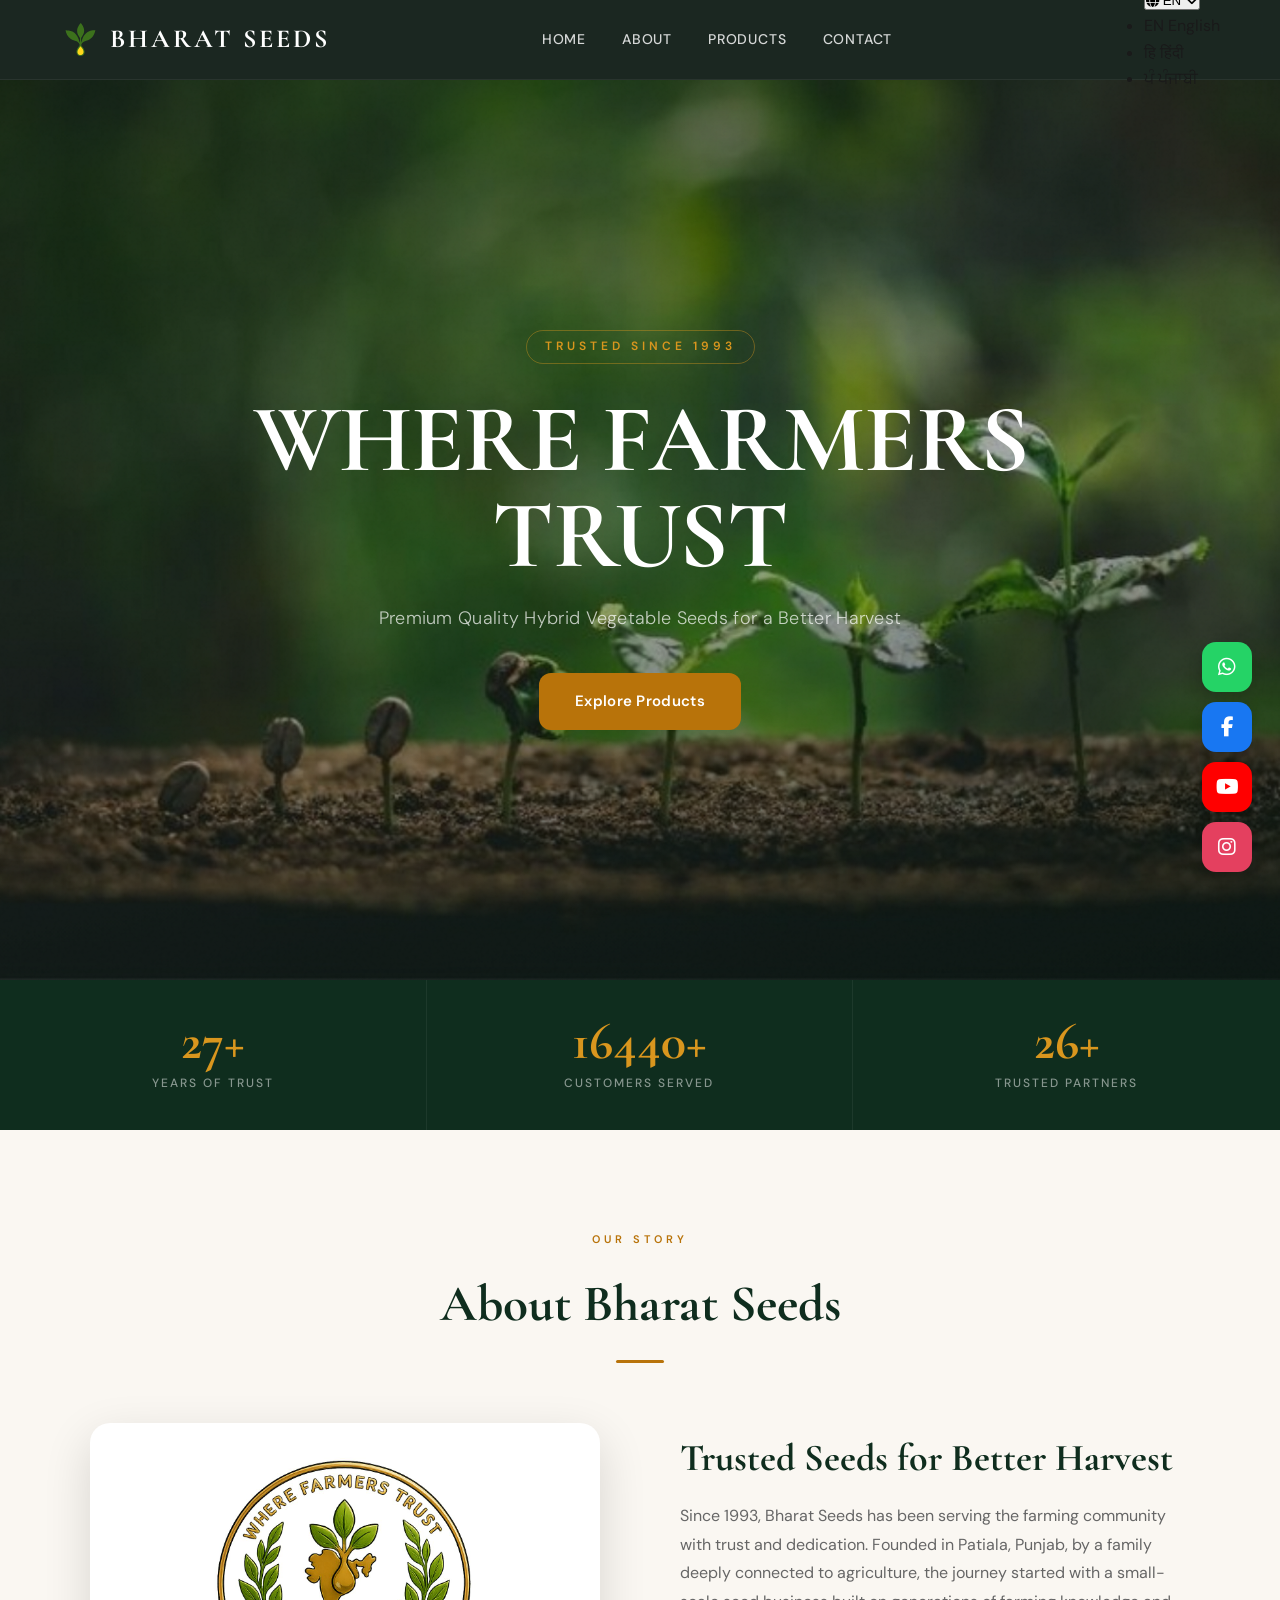
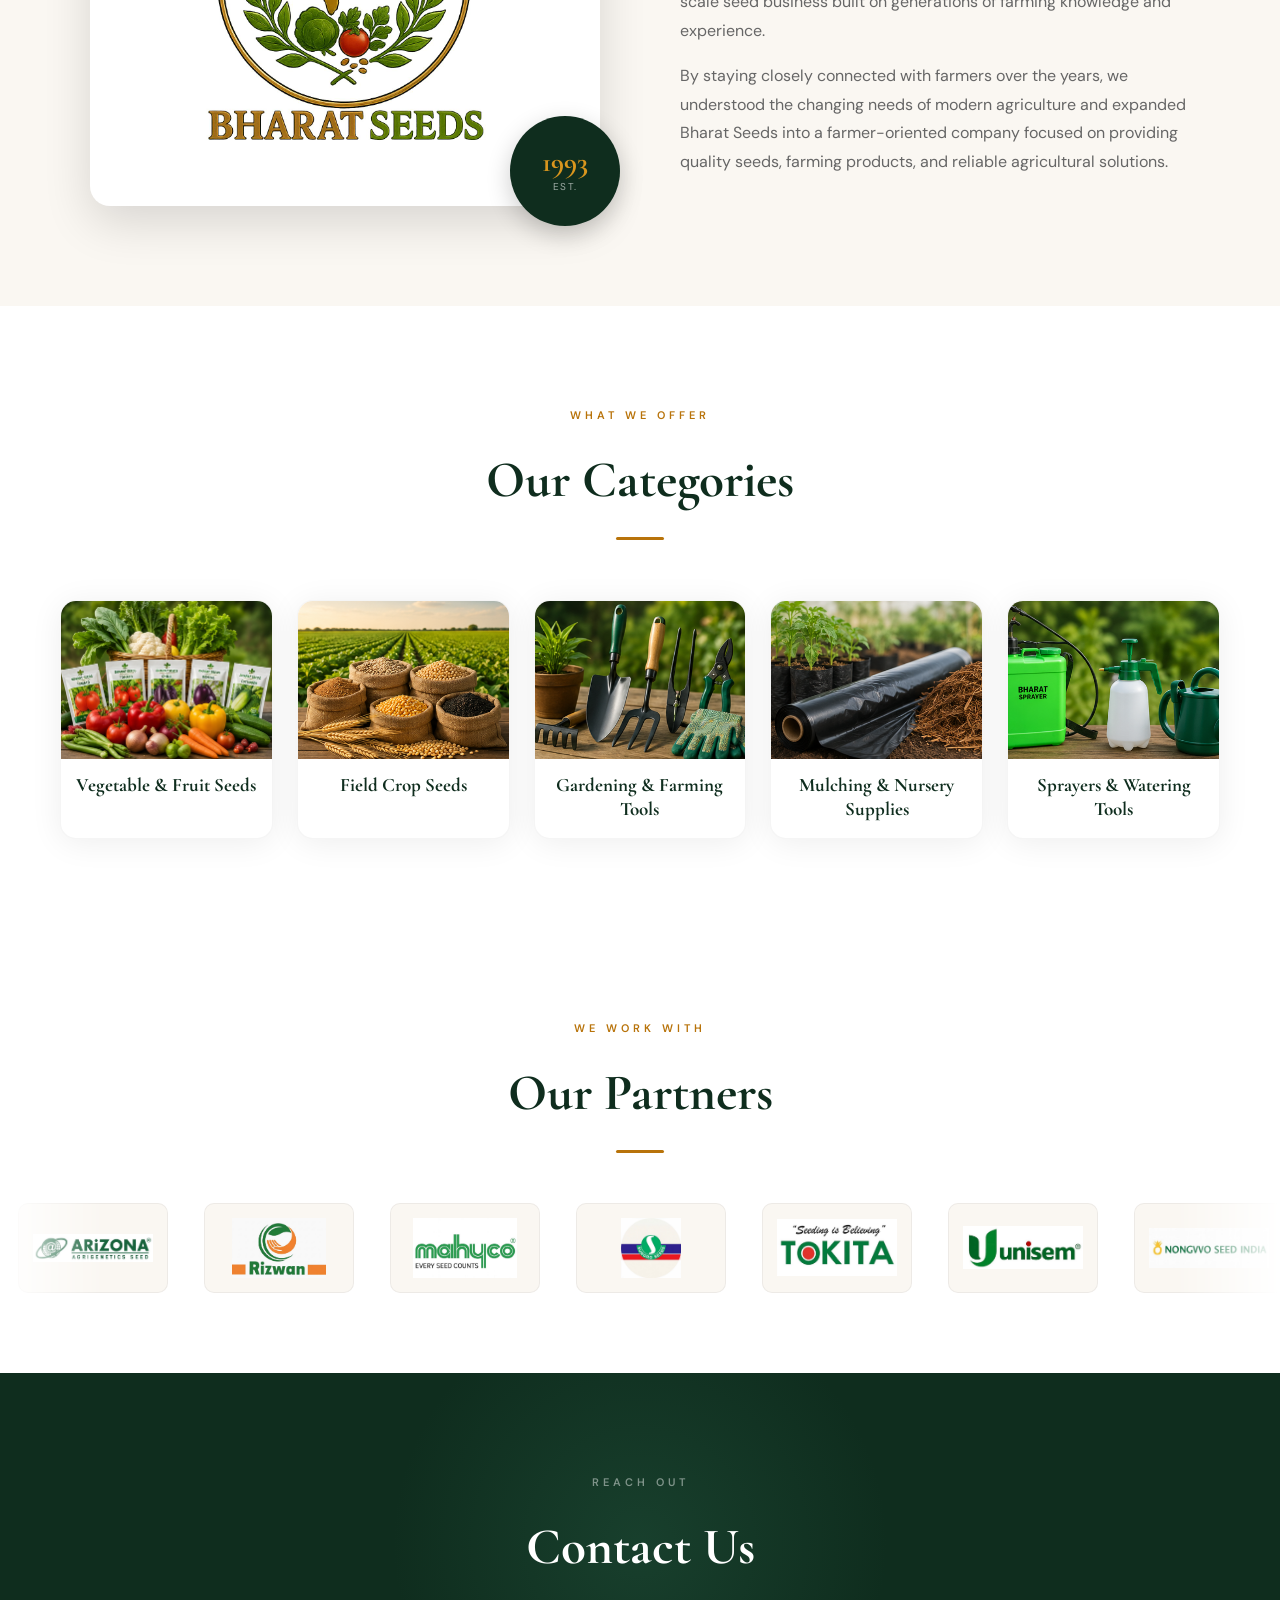
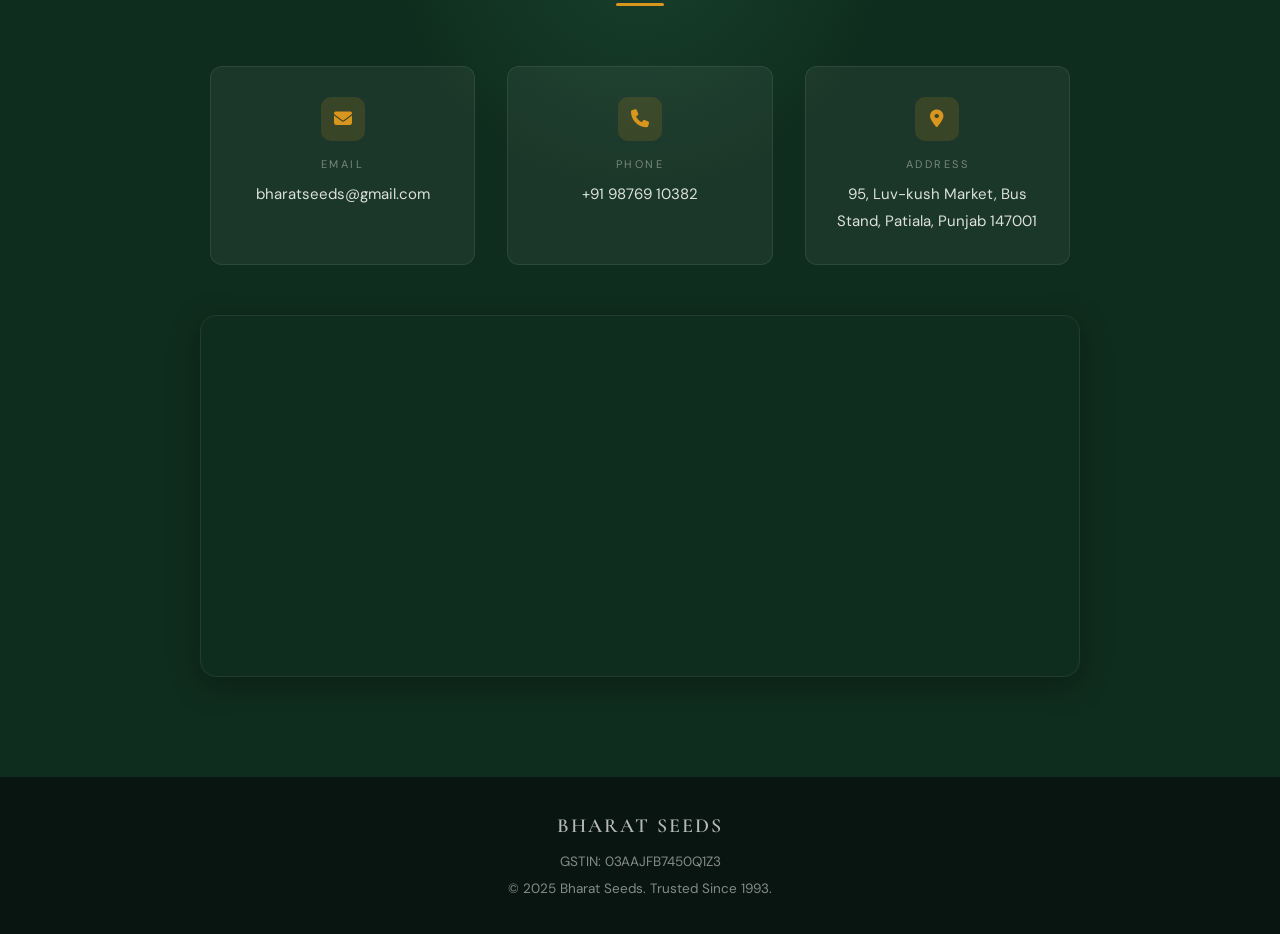
==== commit c59d7a3e: "Add files via upload" ====
--- a/index.html
+++ b/index.html
@@ -26,14 +26,26 @@
     </nav>
 
     <div class="header-right">
-      <div class="lang-wrap">
-        <i class="fas fa-globe lang-globe"></i>
-        <select id="languageSelect" class="language-select" aria-label="Language selector">
-          <option value="en">EN</option>
-          <option value="hi">हिंदी</option>
-          <option value="pa">ਪੰਜਾਬੀ</option>
-        </select>
-        <i class="fas fa-chevron-down lang-chevron"></i>
+      <div class="lang-dropdown" id="langDropdown">
+        <button class="lang-trigger" id="langTrigger" type="button" aria-expanded="false" aria-haspopup="listbox">
+          <i class="fas fa-globe"></i>
+          <span id="langCurrent">EN</span>
+          <i class="fas fa-chevron-down lang-chev"></i>
+        </button>
+        <ul class="lang-menu" id="langMenu" role="listbox">
+          <li class="lang-opt active" data-lang="en" role="option">
+            <span class="lang-code">EN</span>
+            <span class="lang-name">English</span>
+          </li>
+          <li class="lang-opt" data-lang="hi" role="option">
+            <span class="lang-code">हि</span>
+            <span class="lang-name">हिंदी</span>
+          </li>
+          <li class="lang-opt" data-lang="pa" role="option">
+            <span class="lang-code">ਪੰ</span>
+            <span class="lang-name">ਪੰਜਾਬੀ</span>
+          </li>
+        </ul>
       </div>
       <button class="menu-toggle" id="menuToggle" aria-label="Toggle navigation" aria-expanded="false">
         <i class="fas fa-bars"></i>
@@ -269,7 +281,7 @@
       <div class="contact-item reveal reveal-delay-1">
         <div class="contact-icon"><i class="fas fa-envelope"></i></div>
         <span class="label" data-en="Email" data-hi="ईमेल" data-pa="ਈਮੇਲ">Email</span>
-        <a href="mailto:Bharatseeds@gmail.com">Bharatseeds@gmail.com</a>
+        <a href="mailto:bharatseeds@gmail.com">bharatseeds@gmail.com</a>
       </div>
       <div class="contact-item reveal reveal-delay-2">
         <div class="contact-icon"><i class="fas fa-phone"></i></div>
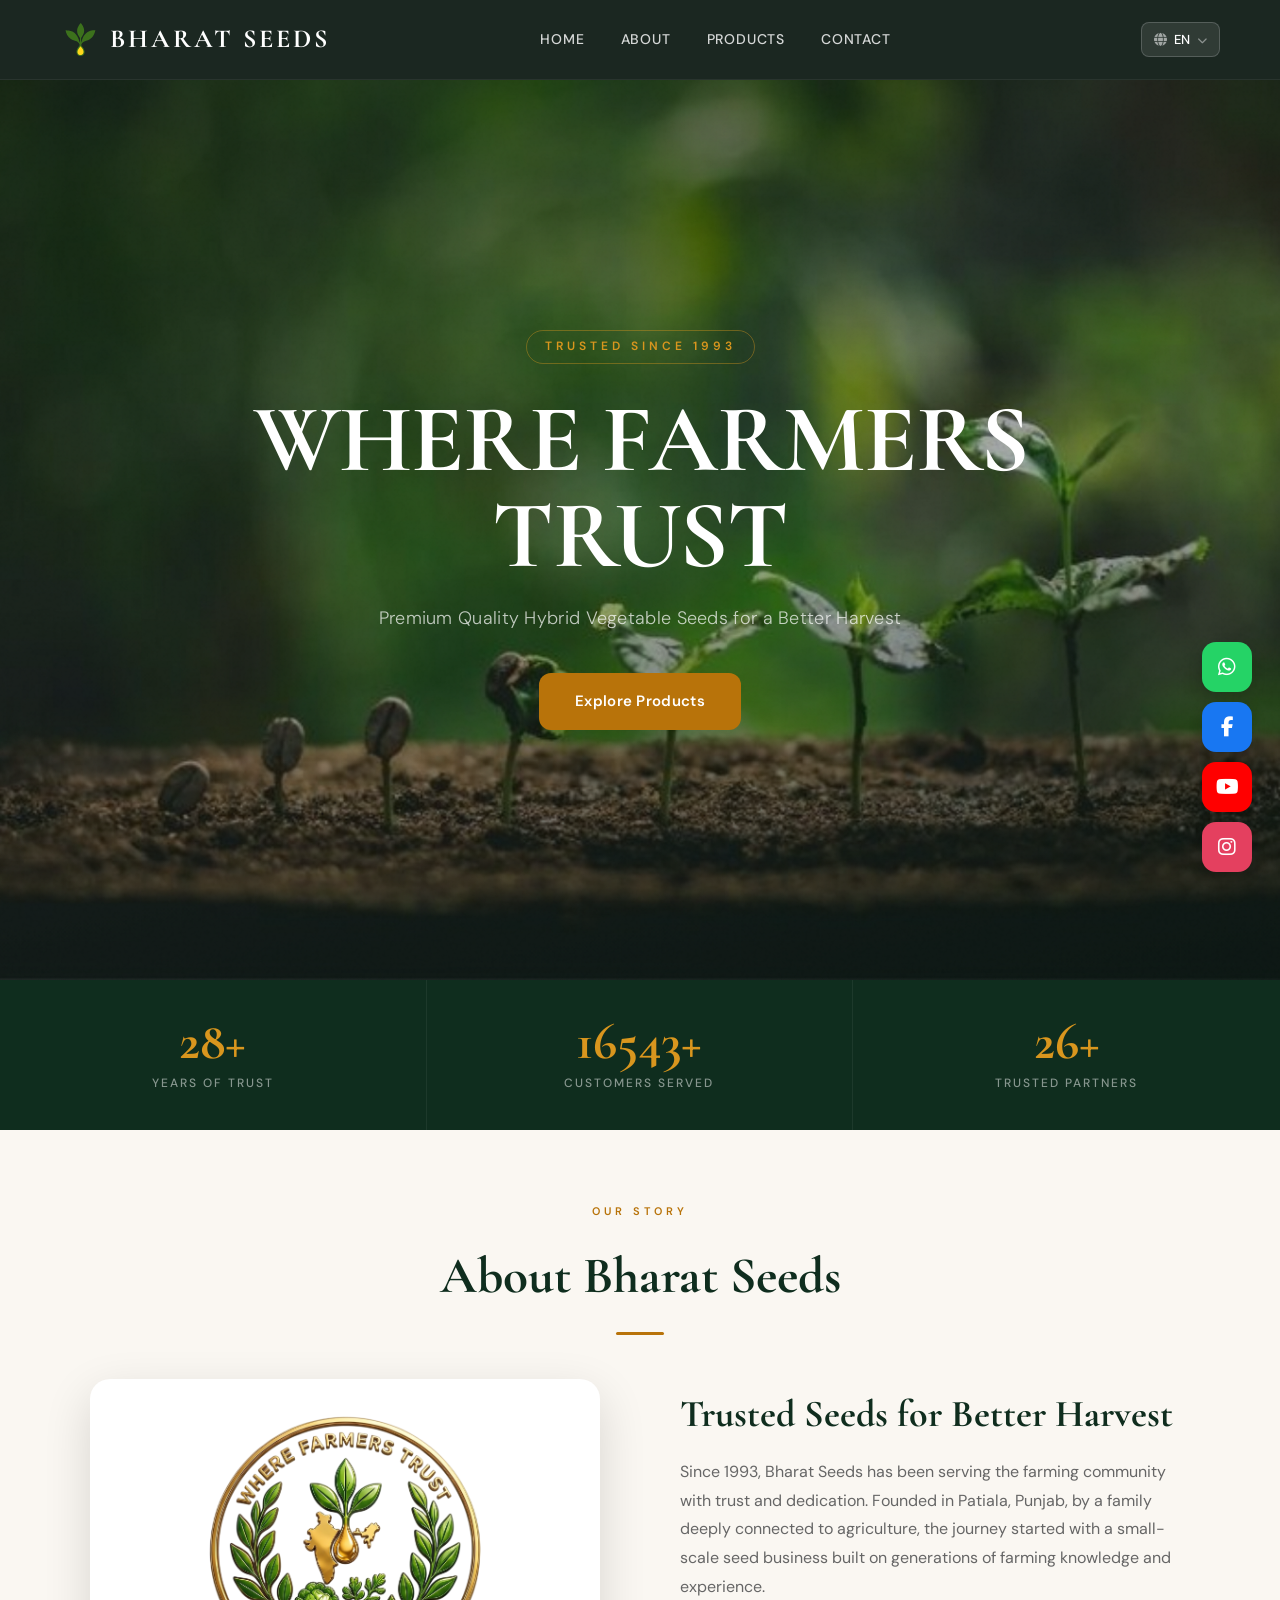
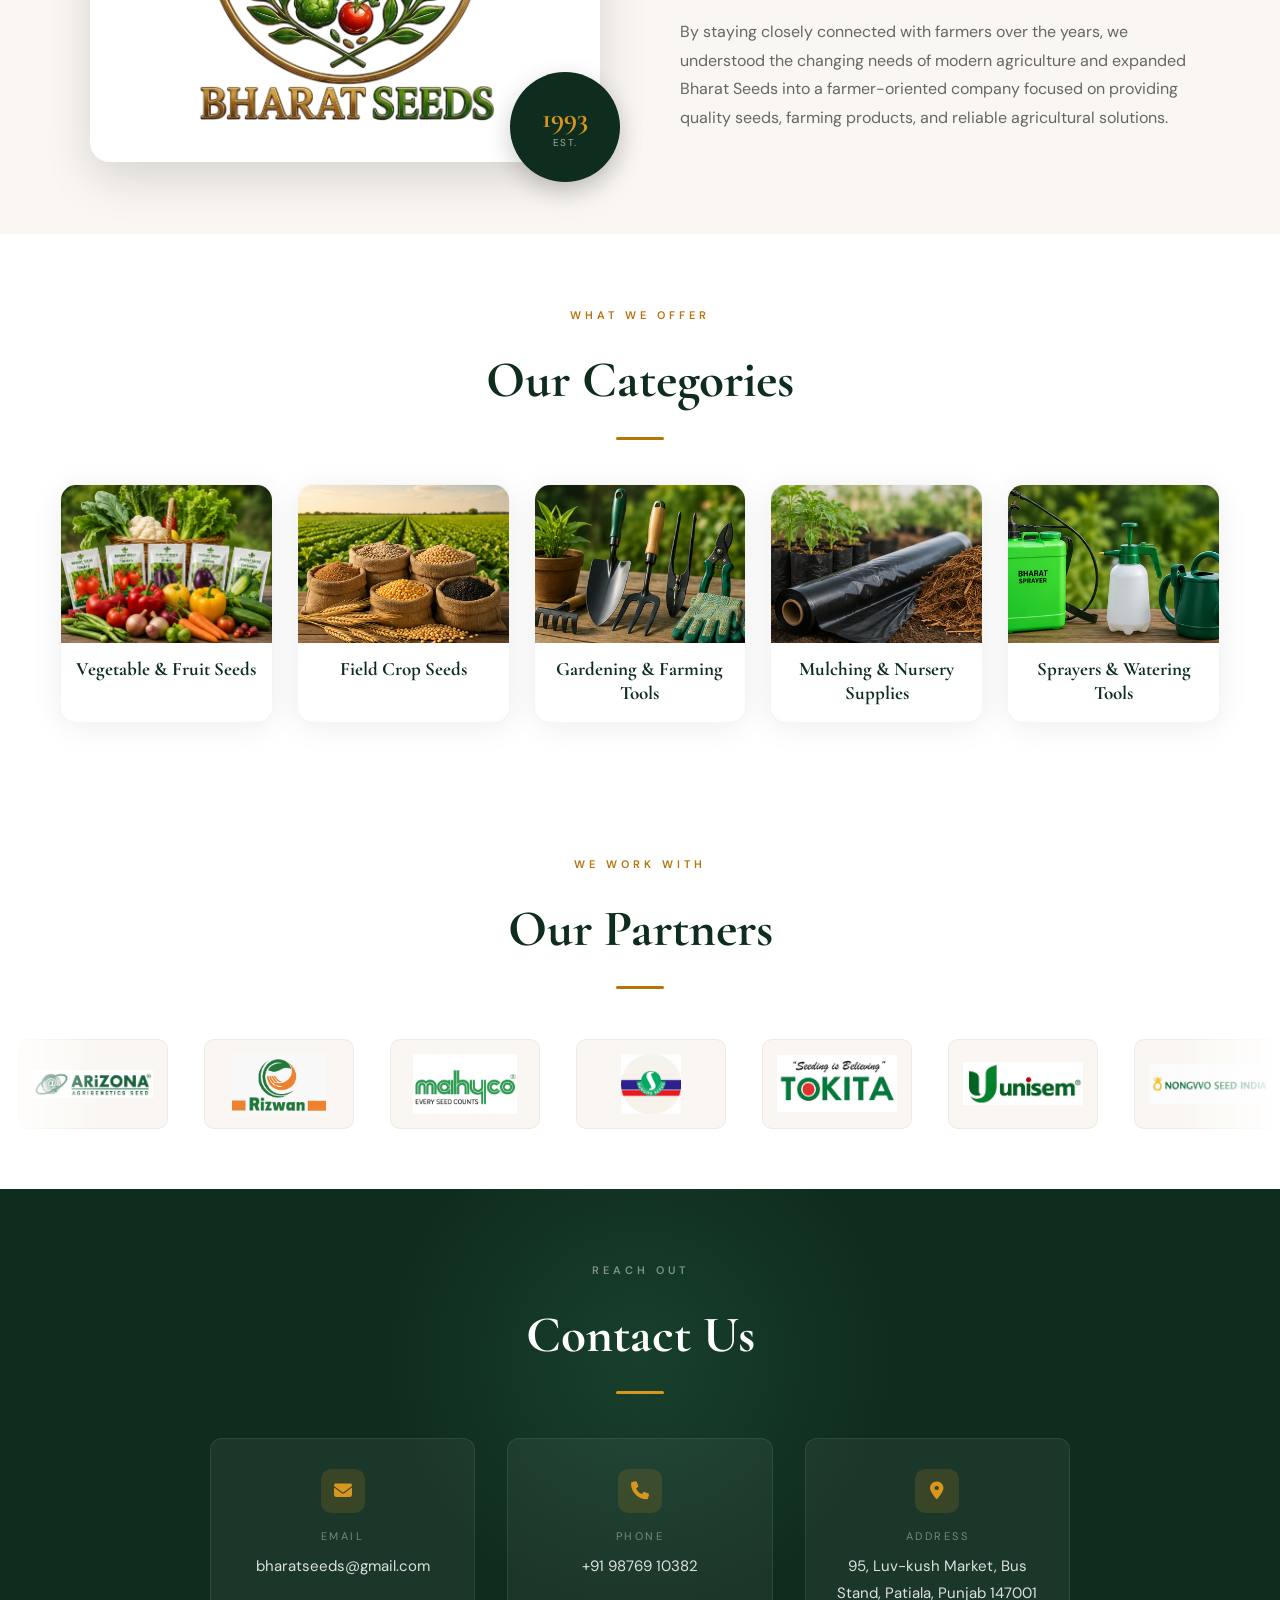
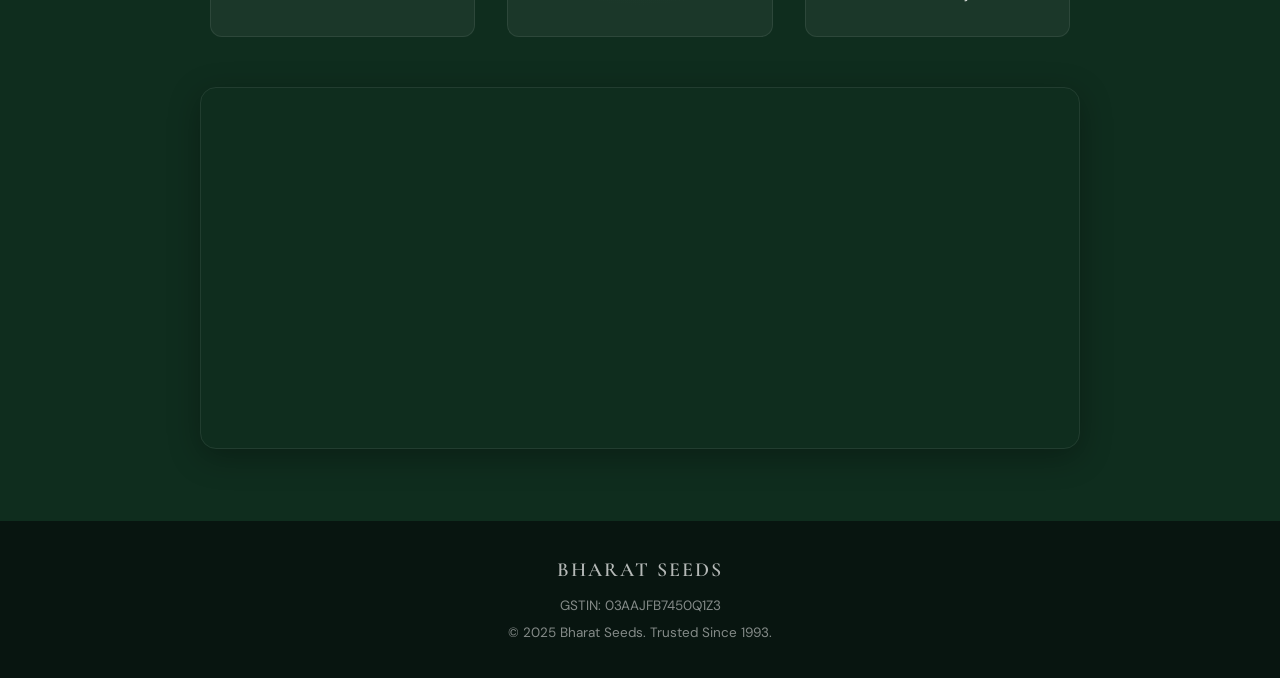
==== commit 0a6a34ee: "Add files via upload" ====
--- a/index.html
+++ b/index.html
@@ -108,7 +108,7 @@
 
     <div class="about-grid">
       <div class="about-image-wrap reveal">
-        <img src="assets/images/bharatseedslogo.jpeg" alt="Bharat Seeds Logo">
+        <img src="assets/images/bharatseedslogo.png" alt="Bharat Seeds Logo">
         <div class="about-badge">
           <span class="badge-num">1993</span>
           <span class="badge-text">Est.</span>
--- a/assets/css/style.css
+++ b/assets/css/style.css
@@ -126,6 +126,7 @@
   color: var(--white);
   letter-spacing: 3px;
   text-transform: uppercase;
+  white-space: nowrap;
 }
 
 .logo-link {
@@ -180,55 +181,117 @@
   margin-left: 40px;
 }
 
-/* Language selector wrapper */
-.lang-wrap {
+/* ── CUSTOM LANGUAGE DROPDOWN ────────────────────── */
+.lang-dropdown {
   position: relative;
+}
+
+.lang-trigger {
   display: flex;
   align-items: center;
-  gap: 6px;
+  gap: 7px;
   background: rgba(255, 255, 255, 0.09);
   border: 1px solid rgba(255, 255, 255, 0.18);
   border-radius: 8px;
-  padding: 0 10px;
+  padding: 8px 12px;
   cursor: pointer;
-  transition: var(--trans);
-}
-
-.lang-wrap:hover {
-  background: rgba(255, 255, 255, 0.16);
-  border-color: rgba(255, 255, 255, 0.3);
-}
-
-.lang-globe {
-  font-size: 13px;
-  color: rgba(255, 255, 255, 0.6);
-  pointer-events: none;
-}
-
-.lang-chevron {
-  font-size: 10px;
-  color: rgba(255, 255, 255, 0.5);
-  pointer-events: none;
-}
-
-.language-select {
-  background: transparent;
   color: #fff;
-  border: none;
-  padding: 8px 2px;
+  font-family: 'DM Sans', sans-serif;
   font-size: 13px;
   font-weight: 500;
+  transition: var(--trans);
+  white-space: nowrap;
+}
+
+.lang-trigger:hover,
+.lang-trigger[aria-expanded="true"] {
+  background: rgba(255, 255, 255, 0.16);
+  border-color: rgba(255, 255, 255, 0.32);
+}
+
+.lang-trigger i:first-child {
+  font-size: 13px;
+  color: rgba(255, 255, 255, 0.55);
+}
+
+.lang-chev {
+  font-size: 10px;
+  color: rgba(255, 255, 255, 0.45);
+  transition: transform 0.22s ease;
+}
+
+.lang-trigger[aria-expanded="true"] .lang-chev {
+  transform: rotate(180deg);
+}
+
+.lang-menu {
+  position: absolute;
+  top: calc(100% + 10px);
+  right: 0;
+  background: #0d2818;
+  border: 1px solid rgba(255, 255, 255, 0.1);
+  border-radius: 12px;
+  overflow: hidden;
+  list-style: none;
+  min-width: 168px;
+  opacity: 0;
+  transform: translateY(-8px) scale(0.97);
+  pointer-events: none;
+  transition: opacity 0.2s ease, transform 0.2s ease;
+  z-index: 500;
+  box-shadow: 0 16px 40px rgba(0, 0, 0, 0.5);
+}
+
+.lang-menu.open {
+  opacity: 1;
+  transform: translateY(0) scale(1);
+  pointer-events: all;
+}
+
+.lang-opt {
+  display: flex;
+  align-items: center;
+  gap: 12px;
+  padding: 13px 18px;
+  cursor: pointer;
+  transition: background 0.15s;
+  border-bottom: 1px solid rgba(255, 255, 255, 0.05);
+}
+
+.lang-opt:last-child {
+  border-bottom: none;
+}
+
+.lang-opt:hover {
+  background: rgba(255, 255, 255, 0.07);
+}
+
+.lang-opt.active {
+  background: rgba(217, 150, 30, 0.1);
+}
+
+.lang-code {
+  font-size: 12px;
+  font-weight: 700;
   font-family: 'DM Sans', sans-serif;
-  cursor: pointer;
-  outline: none;
-  -webkit-appearance: none;
-  appearance: none;
-  letter-spacing: 0.3px;
-}
-
-.language-select option {
-  color: #222;
-  background: #fff;
+  color: var(--gold-lt);
+  min-width: 22px;
+}
+
+.lang-name {
+  font-size: 14px;
+  font-family: 'DM Sans', sans-serif;
+  color: rgba(255, 255, 255, 0.7);
+}
+
+.lang-opt.active .lang-name,
+.lang-opt:hover .lang-name {
+  color: #fff;
+}
+
+/* hidden native select kept for JS compat */
+.language-select {
+  display: none;
 }
 
 .menu-toggle {
@@ -477,7 +540,7 @@
 
 /* ── SECTIONS ────────────────────────────────────── */
 .section {
-  padding: 100px 60px;
+  padding: 72px 60px;
   background: var(--cream);
 }
 
@@ -491,7 +554,7 @@
   font-weight: 700;
   color: var(--g-dark);
   text-align: center;
-  margin-bottom: 60px;
+  margin-bottom: 44px;
   display: block;
   position: relative;
 }
@@ -699,7 +762,7 @@
 
 /* ── PARTNERS MARQUEE ────────────────────────────── */
 .partners-section {
-  padding: 80px 0;
+  padding: 60px 0;
   background: var(--white);
   overflow: hidden;
 }
@@ -765,7 +828,7 @@
 /* ── CONTACT ─────────────────────────────────────── */
 .contact {
   background: var(--g-dark);
-  padding: 100px 60px;
+  padding: 72px 60px;
   text-align: center;
   position: relative;
   overflow: hidden;
@@ -1098,8 +1161,10 @@
   }
 
   .about-badge {
-    right: 0;
-    bottom: -16px;
+    right: -18px;
+    bottom: -18px;
+    width: 100px;
+    height: 100px;
   }
 
   .contact-grid {
@@ -1158,6 +1223,16 @@
     display: block;
   }
 
+  .logo {
+    font-size: 18px;
+    letter-spacing: 1.5px;
+  }
+
+  .header-logo-img {
+    width: 32px;
+    height: 32px;
+  }
+
   .hero-content h1 {
     font-size: 42px;
   }
@@ -1168,7 +1243,7 @@
 
   .section,
   .partners-section {
-    padding: 70px 20px;
+    padding: 50px 20px;
   }
 
   .section-title {
@@ -1201,7 +1276,7 @@
   }
 
   .contact {
-    padding: 70px 20px;
+    padding: 50px 20px;
   }
 
   .map-container iframe {
